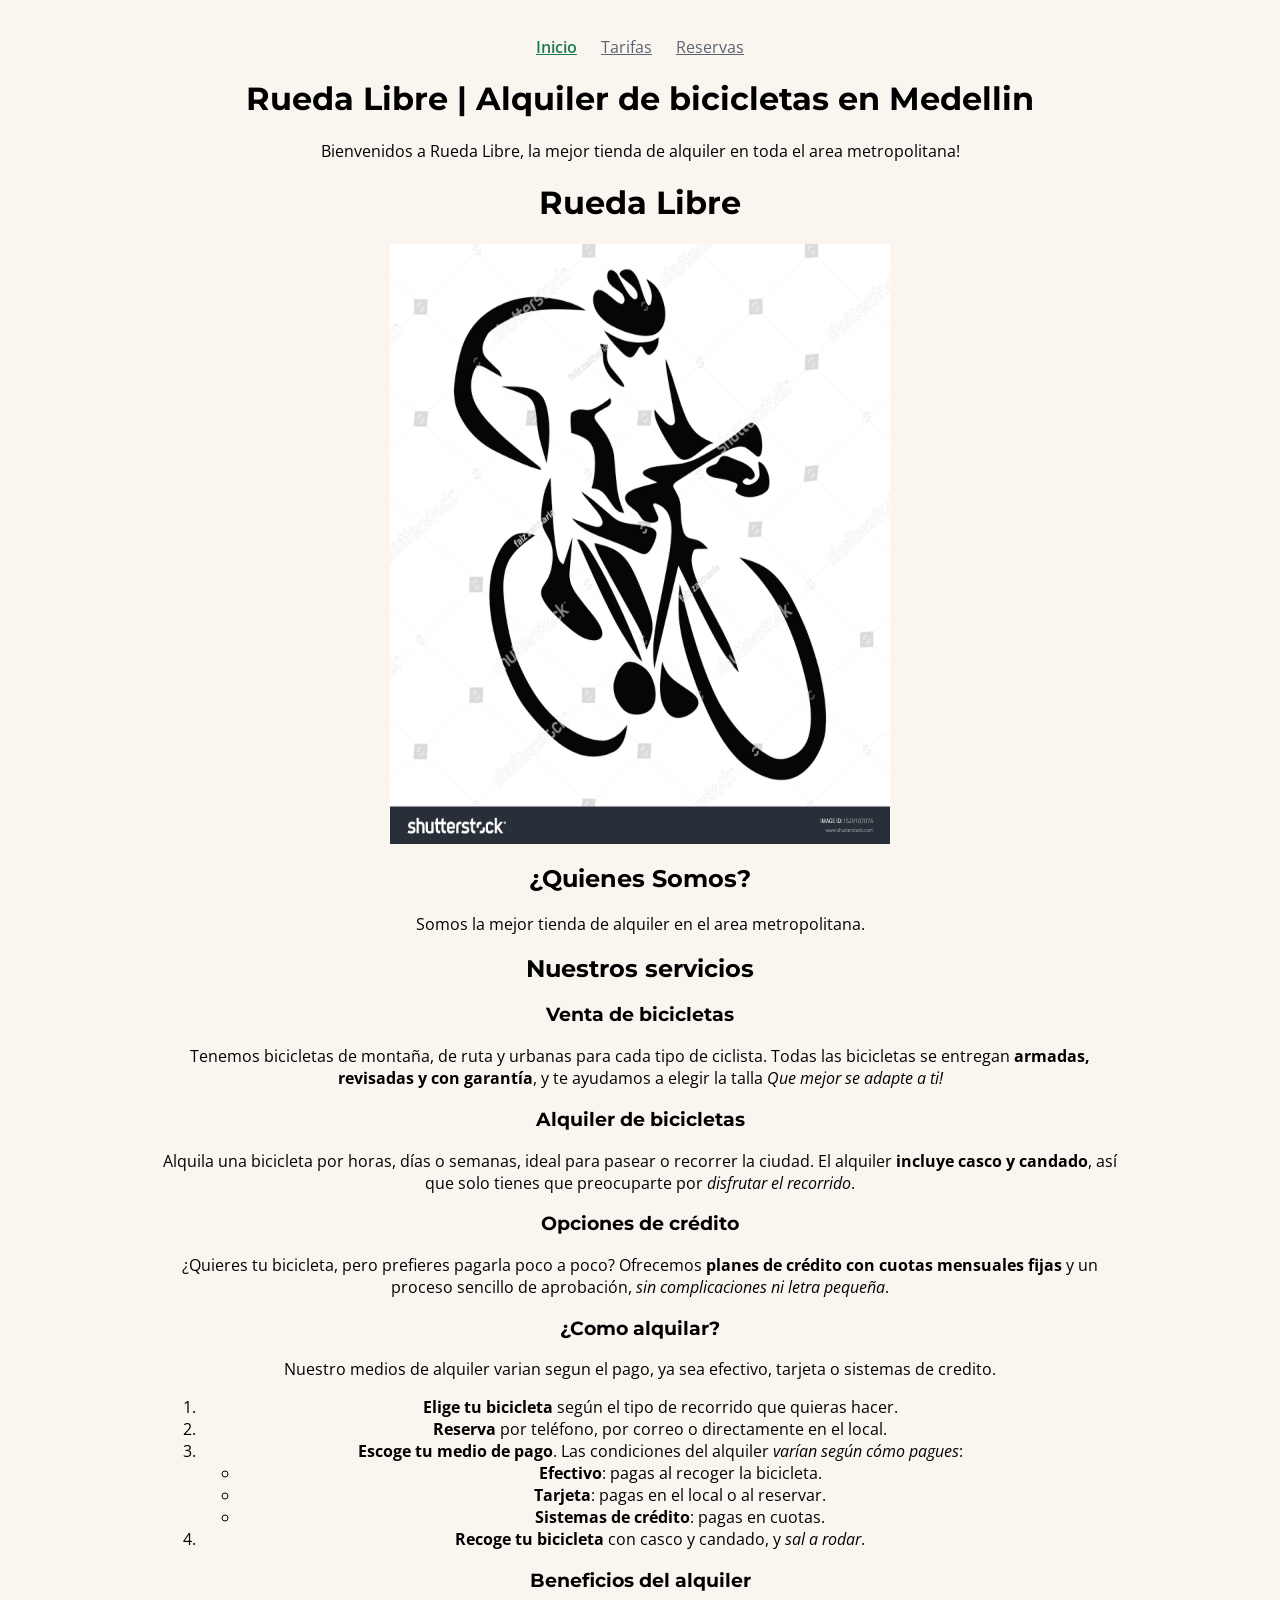
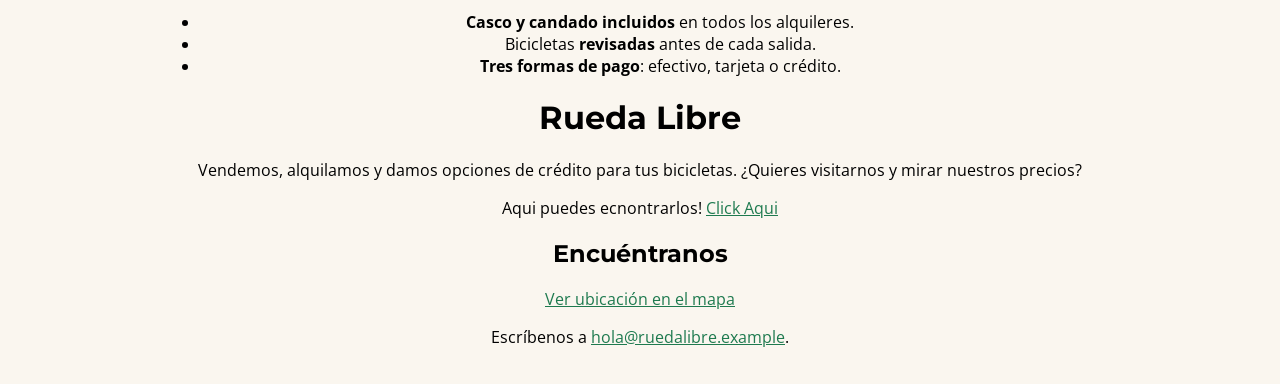
==== index.html @ 527c54b6 "Actualizacion 2.6" ====
<!DOCTYPE html>

<html lang="es">
<head> 

     <meta charset="UTF-8">
     <meta name="viewport" content="width=device-width, initial-scale=1.0">
     
<header>
  <nav>
    <ul id="menu">
      <li><a href="index.html" class="activo" aria-current="page">Inicio</a></li>
      <li><a href="Paginas/tarifas-recorridos.html">Tarifas</a></li>
      <li><a href="Paginas/reservas.html">Reservas</a></li>
    </ul>
  </nav>
</header>


<link rel="preconnect" href="https://fonts.googleapis.com">
<link rel="preconnect" href="https://fonts.gstatic.com" crossorigin>

<link href="https://fonts.googleapis.com/css2?family=Montserrat:wght@400;500;600;700&family=Open+Sans:wght@400;500;600;700&display=swap" rel="stylesheet">

<link rel="stylesheet" href="../Css/styles.css">
 
</head> 


<h1 class="Tituloprincipal">Rueda Libre | Alquiler de bicicletas en Medellin


</h1>

<p class="descripcion">Bienvenidos a Rueda Libre, la mejor tienda de alquiler en toda el area metropolitana!</p>







<h1 class="titulo-RuedaLibre">Rueda Libre</h1>

<img src="Img/Bicicleta.jpg" alt="Bicicleta" width="500" height="600">     



<section> <h2>¿Quienes Somos?</h2> </section>

<p> Somos la mejor tienda de alquiler en el area metropolitana.
 </p>


<section> <h2>Nuestros servicios</h2></section>




<h3>Venta de bicicletas</h3>

<p>Tenemos bicicletas de montaña, de ruta y urbanas para cada tipo de ciclista.
  Todas las bicicletas se entregan <strong>armadas, revisadas y con garantía</strong>,
  y te ayudamos a elegir la talla <em>Que mejor se adapte a ti!</em></p>


  <h3>Alquiler de bicicletas</h3>

<p>
  Alquila una bicicleta por horas, días o semanas, ideal para pasear o
  recorrer la ciudad. El alquiler <strong>incluye casco y candado</strong>,
  así que solo tienes que preocuparte por <em>disfrutar el recorrido</em>.     
  </p>   


  


    <h3>Opciones de crédito

     </h3>
  <p>
  ¿Quieres tu bicicleta, pero prefieres pagarla poco a poco? Ofrecemos
  <strong>planes de crédito con cuotas mensuales fijas</strong> y un
  proceso sencillo de aprobación, <em>sin complicaciones ni letra pequeña</em>.
     </p>
 
<section> <h3>¿Como alquilar?</h3></section>


<p> Nuestro medios de alquiler varian segun el pago, ya sea efectivo, tarjeta o sistemas de credito. </p>


<ol>
  <li><strong>Elige tu bicicleta</strong> según el tipo de recorrido que quieras hacer.</li>
  <li><strong>Reserva</strong> por teléfono, por correo o directamente en el local.</li>
  <li>
    <strong>Escoge tu medio de pago</strong>. Las condiciones del alquiler
    <em>varían según cómo pagues</em>:
    <ul>
      <li><strong>Efectivo</strong>: pagas al recoger la bicicleta.</li>
       
      <li><strong>Tarjeta</strong>: pagas en el local o al reservar.</li>
      <li><strong>Sistemas de crédito</strong>: pagas en cuotas.</li>
    </ul>
  </li>
  <li><strong>Recoge tu bicicleta</strong> con casco y candado, y <em>sal a rodar</em>.</li>
</ol>

<h3>Beneficios del alquiler</h3>

<ul>
  <li><strong>Casco y candado incluidos</strong> en todos los alquileres.</li>
  <li>Bicicletas <strong>revisadas</strong> antes de cada salida.</li>
  <li><strong>Tres formas de pago</strong>: efectivo, tarjeta o crédito.</li>
</ul>


<h1 class="titulo-RuedaLibre">Rueda Libre</h1>

<!-- Enlace interno: del primer párrafo hacia "Encuéntranos" -->
<p>
  Vendemos, alquilamos y damos opciones de crédito para tus bicicletas.
  ¿Quieres visitarnos y mirar nuestros precios? 
 
</p>
<p>

Aqui puedes ecnontrarlos!

<a href="http://127.0.0.1:5500/Paginas/tarifas-recorridos.html">Click Aqui</a>


</p>

<!-- ... resto de la página ... -->

<h2 id="encuentranos">Encuéntranos</h2>

<!-- Enlace absoluto al mapa, en pestaña nueva -->
<p>
  <a href="https://www.google.com/maps/search/?api=1&query=Medellín" target="_blank">Ver ubicación en el mapa</a>
</p>

<!-- Enlace de correo -->
<p>
  Escríbenos a <a href="mailto:hola@ruedalibre.example">hola@ruedalibre.example</a>.
</p>





</html>
---- Css/styles.css ----
/* ===== Variables de la paleta del cliente ===== */
:root {
  --verde-ruta: #1E7A4F;
  --naranja-pedal: #F39A2B;
  --azul-noche: #14213D;
  --crema: #FAF6EF;
  --gris-asfalto: #5B6470;
}

/* ===== Base ===== */
html {
  width: 100%;
}

body {
  width: 90%;
  max-width: 1000px;
  margin: 0 auto;
  padding: 20px;
  box-sizing: border-box;
  text-align: center;
  font-family: 'Open Sans', sans-serif;
  background-color: var(--crema);
}

h1, h2, h3, h4, h5, h6 {
  font-family: 'Montserrat', sans-serif;
}

img {
  display: block;
  margin: 0 auto;
}

h1.titulo-RuedaLibre,
h1.Tituloprincipal,
p.descripcion {
  text-align: center;
}

/* ===== Enlaces en general ===== */
a {
  color: var(--verde-ruta);
}

a:hover {
  text-decoration: none;
}

a:focus {
  outline: 3px solid var(--azul-noche);
  outline-offset: 3px;
}

/* ===== Menú ===== */
#menu {
  list-style: none;
  display: flex;
  justify-content: center;
  gap: 24px;
  margin: 16px 0;
  padding: 0;
}

#menu a {
  color: var(--gris-asfalto);
}

#menu a.activo {              /* (1,1,1) */
  color: var(--verde-ruta);
  font-weight: 600;
}

#menu a:hover {
  color: var(--azul-noche);
  text-decoration: underline;
}

#menu a:focus {
  color: var(--azul-noche);
  text-decoration: underline;
  outline: 3px solid var(--azul-noche);
  outline-offset: 3px;
}

/* ===== Botón de llamada a la acción ===== */
.btn-cta {
  display: inline-block;
  padding: 12px 24px;
  background-color: var(--naranja-pedal);
  color: var(--azul-noche);
  font-weight: 700;
  text-decoration: none;
  border: 2px solid var(--azul-noche);
  border-radius: 8px;
  cursor: pointer;
}

.btn-cta:hover {
  background-color: var(--azul-noche);
  color: var(--crema);
}

.btn-cta:focus {
  outline: 3px solid var(--verde-ruta);
  outline-offset: 3px;
}

/* ===== Formulario ===== */
fieldset {
  margin-bottom: 20px;
  padding: 16px;
  border: 1px solid var(--verde-ruta);
  border-radius: 10px;
}

legend {
  font-weight: bold;
  color: var(--verde-ruta);
  padding: 0 8px;
}

label {
  display: inline-block;
  margin-top: 10px;
}

input[type="text"],
input[type="email"],
input[type="tel"],
input[type="date"],
input[type="number"],
select,
textarea {
  display: block;
  width: 100%;
  box-sizing: border-box;
  padding: 8px;
  margin-top: 4px;
}

input:focus,
select:focus,
textarea:focus {
  outline: 3px solid var(--azul-noche);
  outline-offset: 2px;
}

/* ===== Tablas ===== */
table {
  margin: 20px auto;
  width: 100%;
  border-collapse: separate;
  border-spacing: 0;
  border: 1px solid var(--verde-ruta);
  border-radius: 10px;
  overflow: hidden;
  box-shadow: 0 2px 8px rgba(0, 0, 0, 0.15);
}

caption {
  font-size: 1.2em;
  font-weight: bold;
  margin-bottom: 10px;
}

thead th {
  background-color: var(--verde-ruta);
  color: white;
  padding: 12px 16px;
}

tbody th {
  background-color: #e3f2ec;
  text-align: left;
  padding: 10px 16px;
}

td {
  padding: 10px 16px;
}

tbody tr:nth-child(even) td {
  background-color: #f5f5f5;
}

tbody tr:hover td,
tbody tr:hover th {
  background-color: #ffe8a3;
}
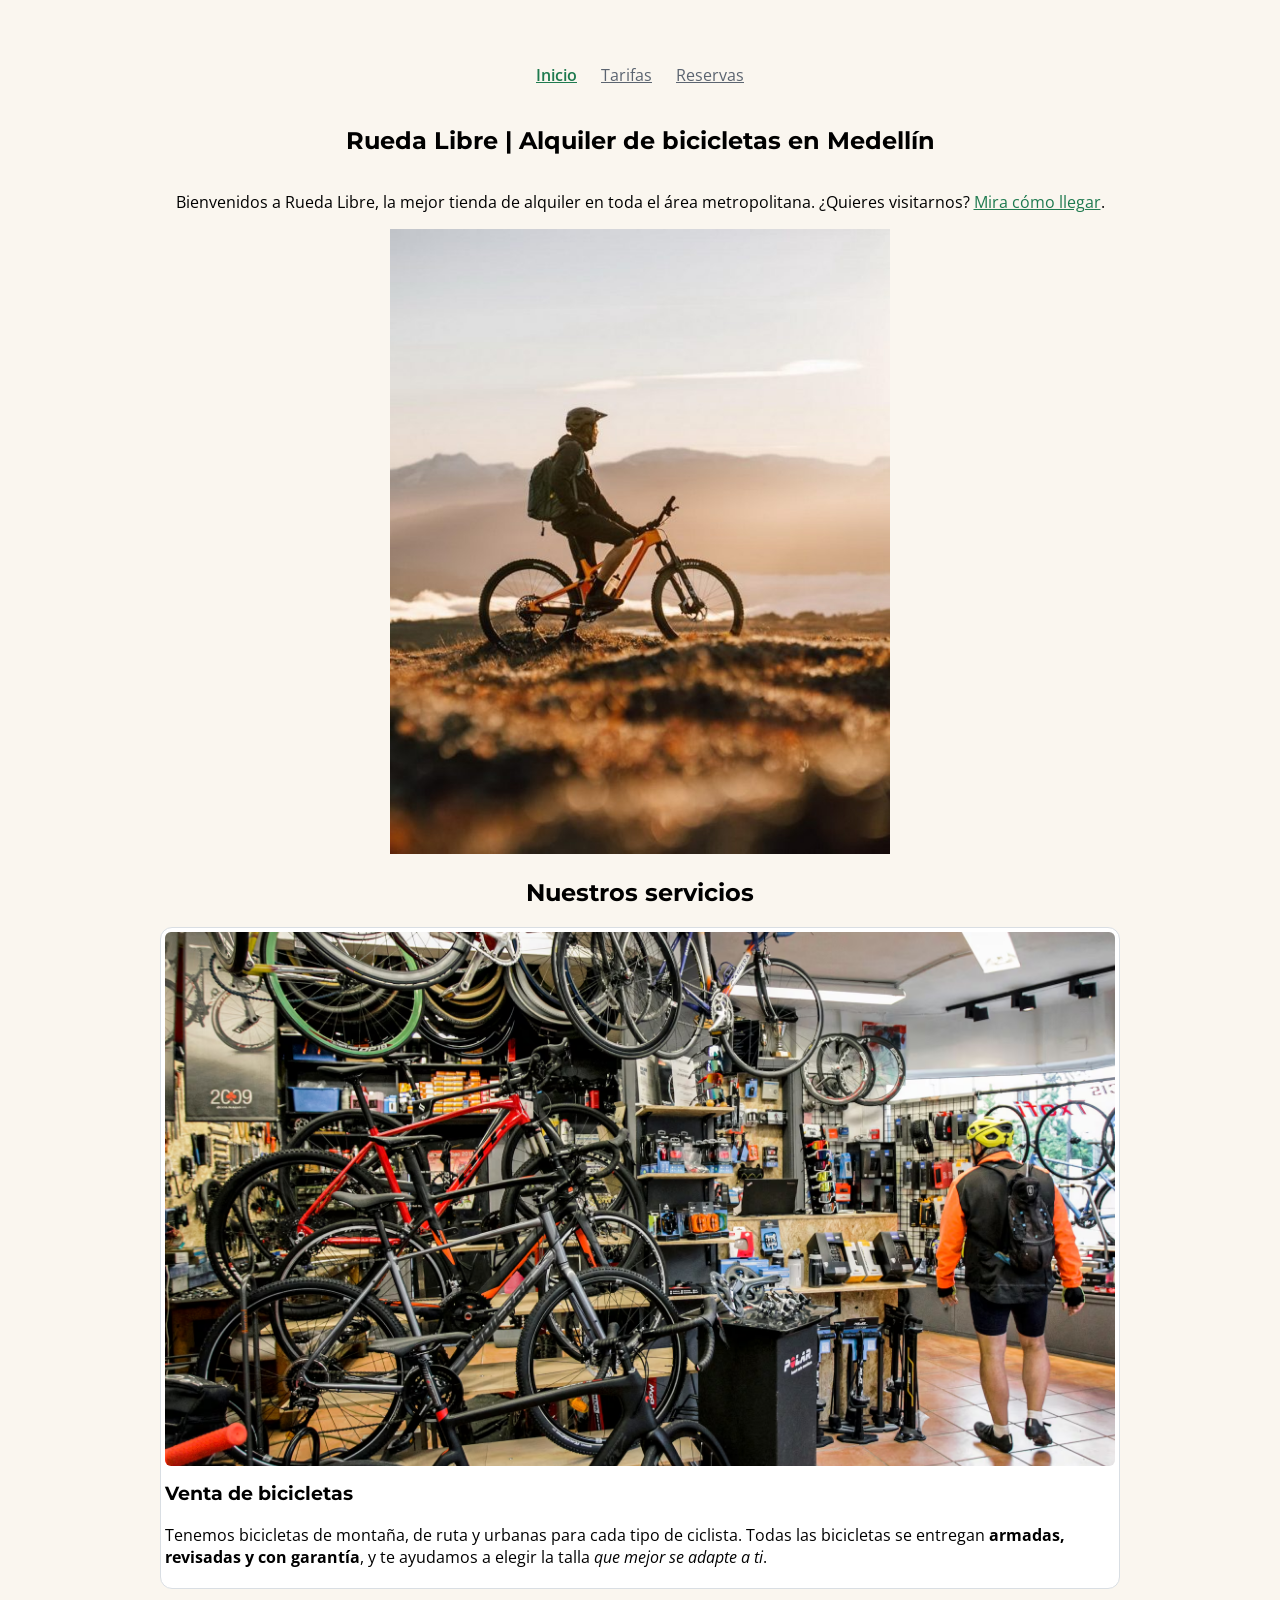
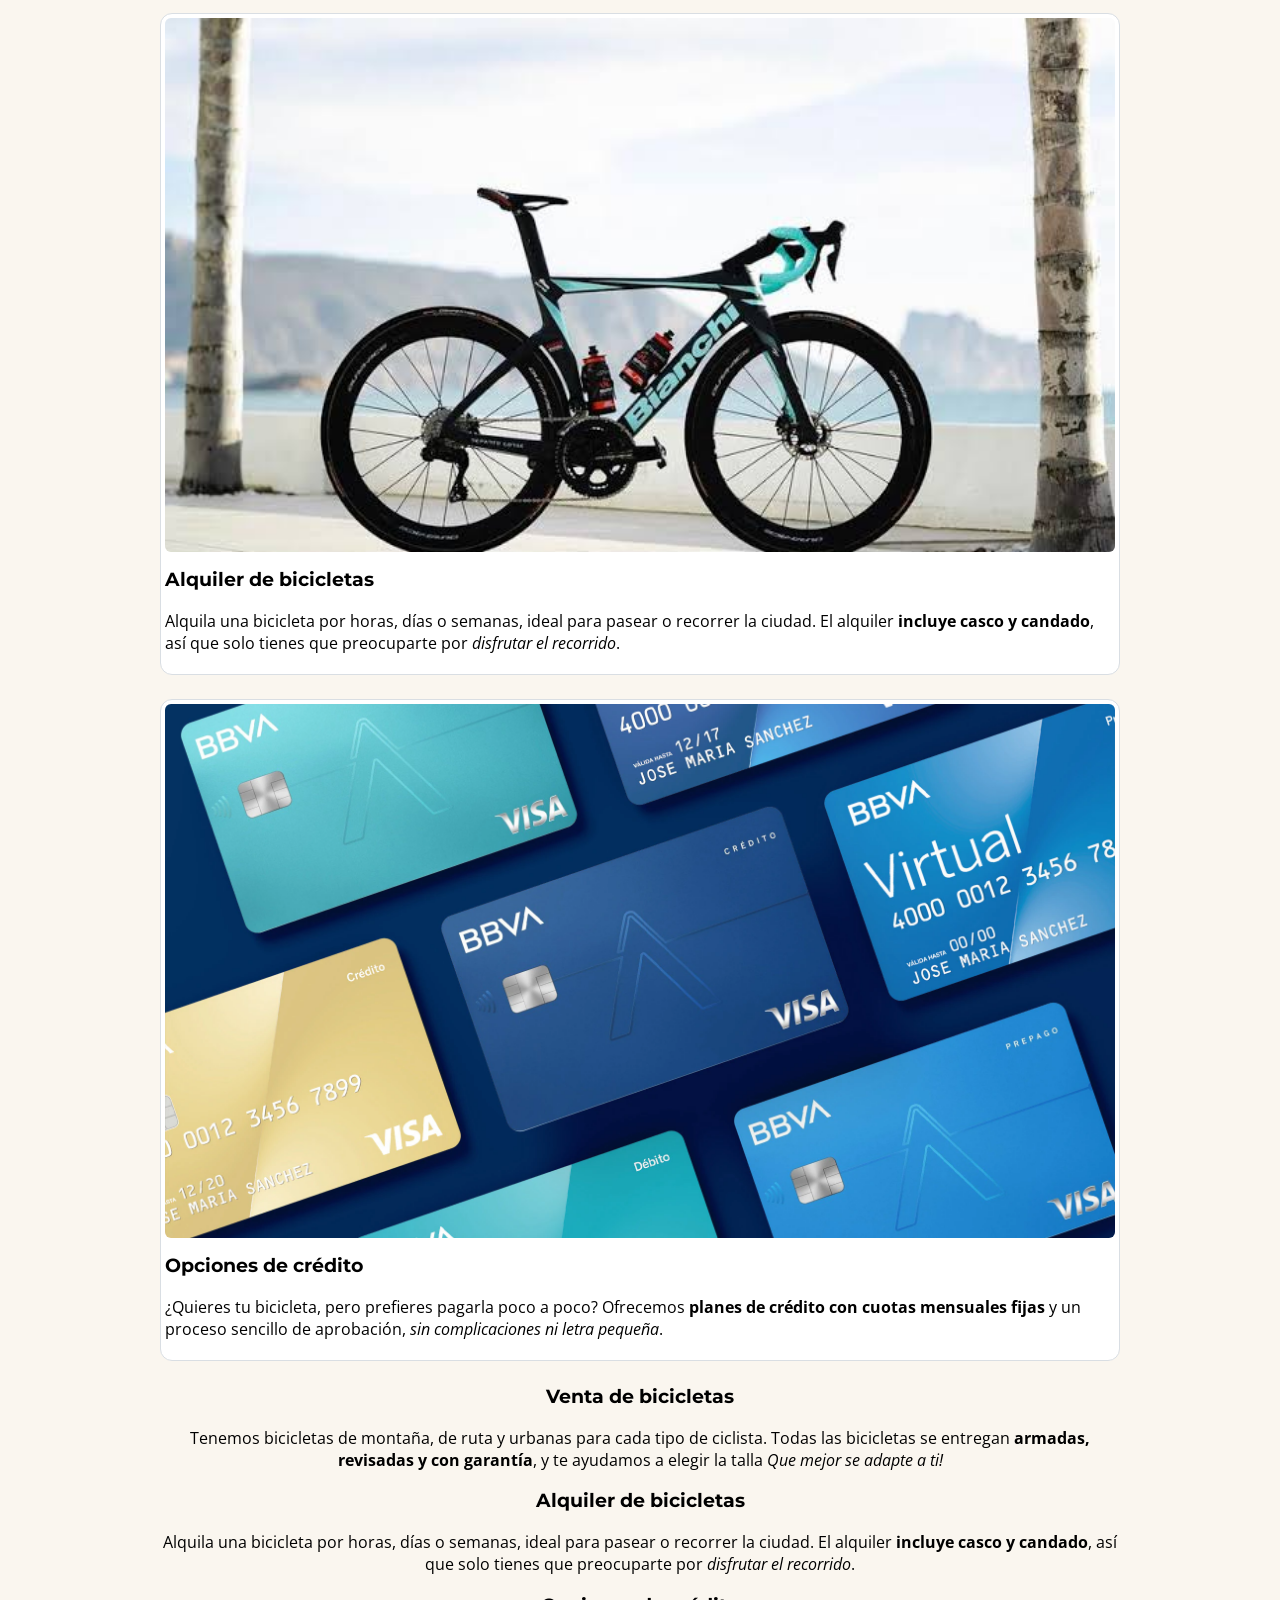
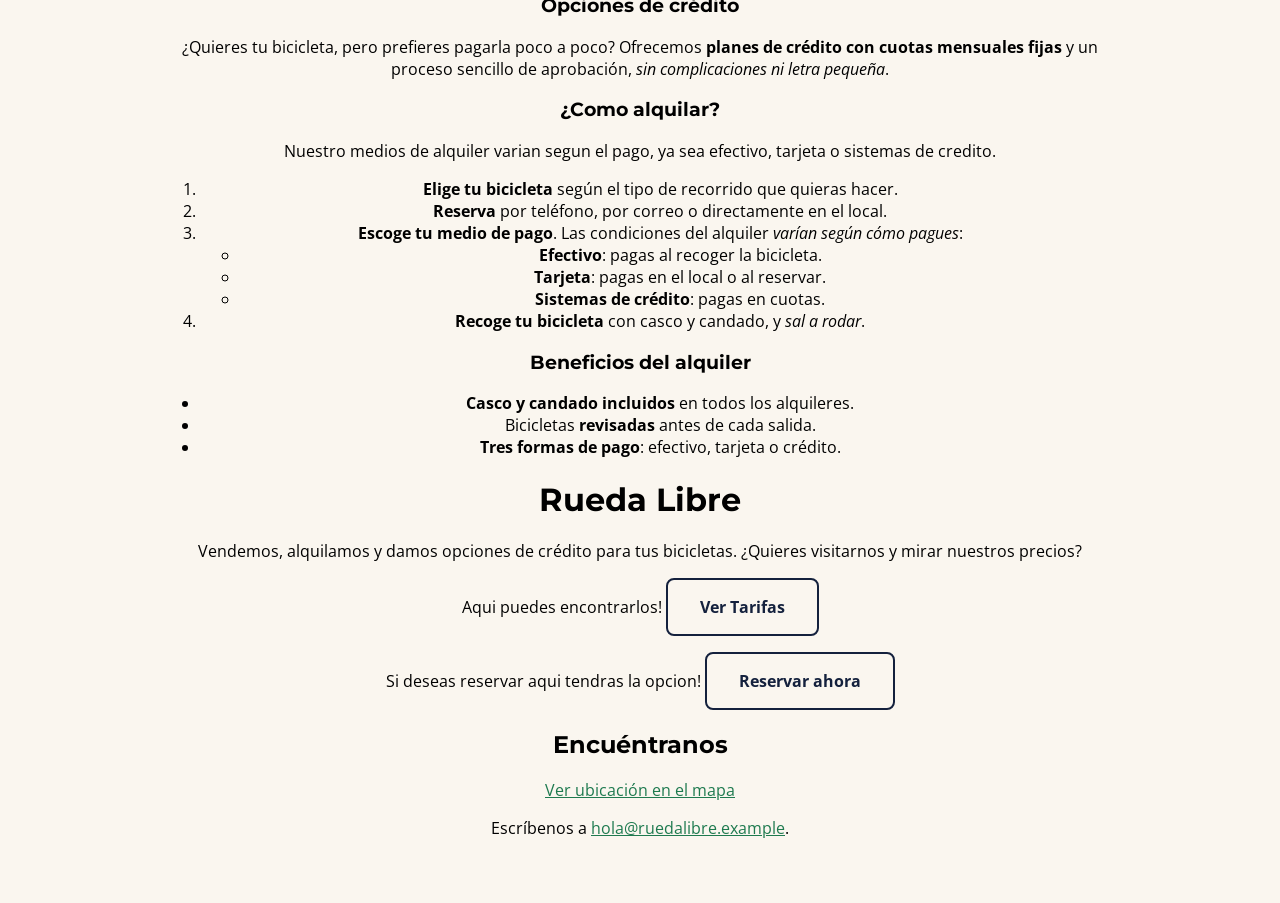
==== commit 9e940146: "actualizacion 2.7" ====
--- a/index.html
+++ b/index.html
@@ -5,54 +5,71 @@
 
      <meta charset="UTF-8">
      <meta name="viewport" content="width=device-width, initial-scale=1.0">
-     
-<header>
-  <nav>
-    <ul id="menu">
-      <li><a href="index.html" class="activo" aria-current="page">Inicio</a></li>
-      <li><a href="Paginas/tarifas-recorridos.html">Tarifas</a></li>
-      <li><a href="Paginas/reservas.html">Reservas</a></li>
-    </ul>
-  </nav>
-</header>
-
-
 <link rel="preconnect" href="https://fonts.googleapis.com">
 <link rel="preconnect" href="https://fonts.gstatic.com" crossorigin>
 
 <link href="https://fonts.googleapis.com/css2?family=Montserrat:wght@400;500;600;700&family=Open+Sans:wght@400;500;600;700&display=swap" rel="stylesheet">
 
-<link rel="stylesheet" href="../Css/styles.css">
+<link rel="stylesheet" href="Css/styles.css"
  
 </head> 
 
+<main>
 
-<h1 class="Tituloprincipal">Rueda Libre | Alquiler de bicicletas en Medellin
+ <header>
+  <nav>
+    <ul id="menu">
+      <li><a href="http://127.0.0.1:5500/index.html" class="activo" aria-current="page">Inicio</a></li>
+      <li><a href="http://127.0.0.1:5500/tarifas-recorridos.html">Tarifas</a></li>
+      <li><a href="http://127.0.0.1:5500/reservas.html">Reservas</a></li>
+    </ul>
+  </nav>
+</header> 
 
+<section class="portada">
+    <h1 class="Tituloprincipal">Rueda Libre | Alquiler de bicicletas en Medellín</h1>
+    <p class="descripcion">
+      Bienvenidos a Rueda Libre, la mejor tienda de alquiler en toda el área metropolitana.
+      ¿Quieres visitarnos? <a href="#encuentranos">Mira cómo llegar</a>.
+    </p>
+    <img src="Img/Ruta2.jpg" alt="Bicicleta" width="500" height="600">
+  </section>
 
-</h1>
+  <!-- ... ¿Quiénes somos? igual que antes ... -->
 
-<p class="descripcion">Bienvenidos a Rueda Libre, la mejor tienda de alquiler en toda el area metropolitana!</p>
+  <section id="servicios">
+    <h2>Nuestros servicios</h2>
 
+    <article class="tarjeta">
+      <img src="Img/Img.jpeg" alt="Bicicleta" width="500" height="600">
+      <h3>Venta de bicicletas</h3>
+      <p>
+        Tenemos bicicletas de montaña, de ruta y urbanas para cada tipo de ciclista.
+        Todas las bicicletas se entregan <strong>armadas, revisadas y con garantía</strong>,
+        y te ayudamos a elegir la talla <em>que mejor se adapte a ti</em>.
+      </p>
+    </article>
 
+    <article class="tarjeta">
+      <img src="Img/Ruta.jpeg" alt="Bicicleta" width="500" height="600">
+      <h3>Alquiler de bicicletas</h3>
+      <p>
+        Alquila una bicicleta por horas, días o semanas, ideal para pasear o
+        recorrer la ciudad. El alquiler <strong>incluye casco y candado</strong>,
+        así que solo tienes que preocuparte por <em>disfrutar el recorrido</em>.
+      </p>
+    </article>
 
-
-
-
-
-<h1 class="titulo-RuedaLibre">Rueda Libre</h1>
-
-<img src="Img/Bicicleta.jpg" alt="Bicicleta" width="500" height="600">     
-
-
-
-<section> <h2>¿Quienes Somos?</h2> </section>
-
-<p> Somos la mejor tienda de alquiler en el area metropolitana.
- </p>
-
-
-<section> <h2>Nuestros servicios</h2></section>
+    <article class="tarjeta">
+      <img src="Img/Tarjetas.jpg" alt="Credito" width="500" height="600">
+      <h3>Opciones de crédito</h3>
+      <p>
+        ¿Quieres tu bicicleta, pero prefieres pagarla poco a poco? Ofrecemos
+        <strong>planes de crédito con cuotas mensuales fijas</strong> y un
+        proceso sencillo de aprobación, <em>sin complicaciones ni letra pequeña</em>.
+      </p>
+    </article>
+  </section>
 
 
 
@@ -126,13 +143,28 @@
 </p>
 <p>
 
-Aqui puedes ecnontrarlos!
+Aqui puedes encontrarlos!
 
-<a href="http://127.0.0.1:5500/Paginas/tarifas-recorridos.html">Click Aqui</a>
+<a href="http://127.0.0.1:5500/reservas.html" class="btn-cta">Ver Tarifas</a>     
+
 
 
 </p>
 
+     <p>    Si deseas reservar aqui tendras la opcion!
+
+
+
+<a href="http://127.0.0.1:5500/reservas.html" class="btn-cta">Reservar ahora</a>
+    
+    
+    </p>
+</main>
+
+
+
+
+<footer>
 <!-- ... resto de la página ... -->
 
 <h2 id="encuentranos">Encuéntranos</h2>
@@ -146,7 +178,7 @@
 <p>
   Escríbenos a <a href="mailto:hola@ruedalibre.example">hola@ruedalibre.example</a>.
 </p>
-
+</footer>
 
 
 
--- a/Css/styles.css
+++ b/Css/styles.css
@@ -1,10 +1,29 @@
-/* ===== Variables de la paleta del cliente ===== */
+/* ===== Variables ===== */
 :root {
+  /* Paleta del cliente */
   --verde-ruta: #1E7A4F;
   --naranja-pedal: #F39A2B;
   --azul-noche: #14213D;
   --crema: #FAF6EF;
   --gris-asfalto: #5B6470;
+  --blanco: #FFFFFF;
+  --borde-suave: #D9DEE3;
+
+  /* Escala de espaciado */
+  --espacio-1: 0.25rem;
+  --espacio-2: 0.5rem;
+  --espacio-3: 1rem;
+  --espacio-4: 1.5rem;
+  --espacio-5: 2rem;
+  --espacio-6: 3rem;
+
+  /* Esquinas redondeadas */
+  --radio: 0.75rem;
+}
+
+/* ===== Modelo de caja: el ancho incluye relleno y borde ===== */
+*, *::before, *::after {
+  box-sizing: border-box;
 }
 
 /* ===== Base ===== */
@@ -13,16 +32,18 @@
 }
 
 body {
-  width: 90%;
-  max-width: 1000px;
-  margin: 0 auto;
-  padding: 20px;
-  box-sizing: border-box;
+  margin: 0;
+  padding: var(--espacio-6);
   text-align: center;
   font-family: 'Open Sans', sans-serif;
   background-color: var(--crema);
 }
 
+main {
+  max-width: 60rem;
+  margin: 0 auto;
+}
+
 h1, h2, h3, h4, h5, h6 {
   font-family: 'Montserrat', sans-serif;
 }
@@ -30,6 +51,8 @@
 img {
   display: block;
   margin: 0 auto;
+  max-width: 100%;
+  height: auto;
 }
 
 h1.titulo-RuedaLibre,
@@ -38,6 +61,38 @@
   text-align: center;
 }
 
+/* ===== Portada de inicio ===== */
+.portada {
+  min-height: 70vh;
+  display: flex;
+  flex-direction: column;
+  justify-content: center;
+  align-items: center;
+  padding: var(--espacio-1) var(--espacio-1);
+}
+
+/* ===== Tarjetas de servicios ===== */
+.tarjeta {
+  padding: var(--espacio-1);
+  margin-bottom: var(--espacio-4);
+  border: 1px solid var(--borde-suave);
+  border-radius: var(--radio);
+  background-color: var(--blanco);
+  text-align: left;
+}
+
+.tarjeta h3 {
+  margin-top: 0;
+}
+
+.tarjeta img {
+  width: 100%;
+  aspect-ratio: 16 / 9;
+  object-fit: cover;
+  border-radius: calc(var(--radio) / 2);
+  margin-bottom: var(--espacio-3);
+}
+
 /* ===== Enlaces en general ===== */
 a {
   color: var(--verde-ruta);
@@ -52,13 +107,13 @@
   outline-offset: 3px;
 }
 
-/* ===== Menú ===== */
+/* ===== Menú: opciones en fila ===== */
 #menu {
   list-style: none;
   display: flex;
   justify-content: center;
-  gap: 24px;
-  margin: 16px 0;
+  gap: var(--espacio-4);
+  margin: var(--espacio-3) 0;
   padding: 0;
 }
 
@@ -86,9 +141,11 @@
 /* ===== Botón de llamada a la acción ===== */
 .btn-cta {
   display: inline-block;
-  padding: 12px 24px;
-  background-color: var(--naranja-pedal);
+  padding: var(--espacio-3) var(--espacio-5);
+  background-color: var(--crema);
   color: var(--azul-noche);
+  font-family: inherit;
+  font-size: 1em;
   font-weight: 700;
   text-decoration: none;
   border: 2px solid var(--azul-noche);
@@ -106,23 +163,37 @@
   outline-offset: 3px;
 }
 
+.btn-cta:active {
+  background-color: var(--azul-noche);
+  color: var(--crema);
+  transform: translateY(1px);
+}
+
 /* ===== Formulario ===== */
 fieldset {
-  margin-bottom: 20px;
-  padding: 16px;
+  margin: 0 0 var(--espacio-4);
+  padding: var(--espacio-4);
   border: 1px solid var(--verde-ruta);
-  border-radius: 10px;
+  border-radius: var(--radio);
+  text-align: left;
 }
 
 legend {
   font-weight: bold;
   color: var(--verde-ruta);
-  padding: 0 8px;
+  padding: 0 var(--espacio-2);
 }
 
 label {
+  display: block;
+  margin-top: var(--espacio-3);
+}
+
+input[type="radio"] + label,
+input[type="checkbox"] + label {
   display: inline-block;
-  margin-top: 10px;
+  margin-top: 0;
+  margin-right: var(--espacio-3);
 }
 
 input[type="text"],
@@ -134,9 +205,9 @@
 textarea {
   display: block;
   width: 100%;
-  box-sizing: border-box;
-  padding: 8px;
-  margin-top: 4px;
+  padding: var(--espacio-2);
+  margin-top: var(--espacio-1);
+  font: inherit;
 }
 
 input:focus,
@@ -144,16 +215,21 @@
 textarea:focus {
   outline: 3px solid var(--azul-noche);
   outline-offset: 2px;
+  border-color: var(--verde-ruta);
+}
+
+form .btn-cta {
+  margin-top: var(--espacio-3);
 }
 
 /* ===== Tablas ===== */
 table {
-  margin: 20px auto;
+  margin: var(--espacio-4) auto;
   width: 100%;
   border-collapse: separate;
   border-spacing: 0;
   border: 1px solid var(--verde-ruta);
-  border-radius: 10px;
+  border-radius: var(--radio);
   overflow: hidden;
   box-shadow: 0 2px 8px rgba(0, 0, 0, 0.15);
 }
@@ -161,23 +237,23 @@
 caption {
   font-size: 1.2em;
   font-weight: bold;
-  margin-bottom: 10px;
+  margin-bottom: var(--espacio-2);
+}
+
+th, td {
+  padding: var(--espacio-3) var(--espacio-4);
+  text-align: left;
+  border-bottom: 1px solid var(--borde-suave);
 }
 
 thead th {
   background-color: var(--verde-ruta);
-  color: white;
-  padding: 12px 16px;
+  color: var(--blanco);
+  border-bottom: none;
 }
 
 tbody th {
   background-color: #e3f2ec;
-  text-align: left;
-  padding: 10px 16px;
-}
-
-td {
-  padding: 10px 16px;
 }
 
 tbody tr:nth-child(even) td {
@@ -187,4 +263,11 @@
 tbody tr:hover td,
 tbody tr:hover th {
   background-color: #ffe8a3;
-}+}
+
+tbody tr:last-child th,
+tbody tr:last-child td {
+  border-bottom: none;
+}
+
+
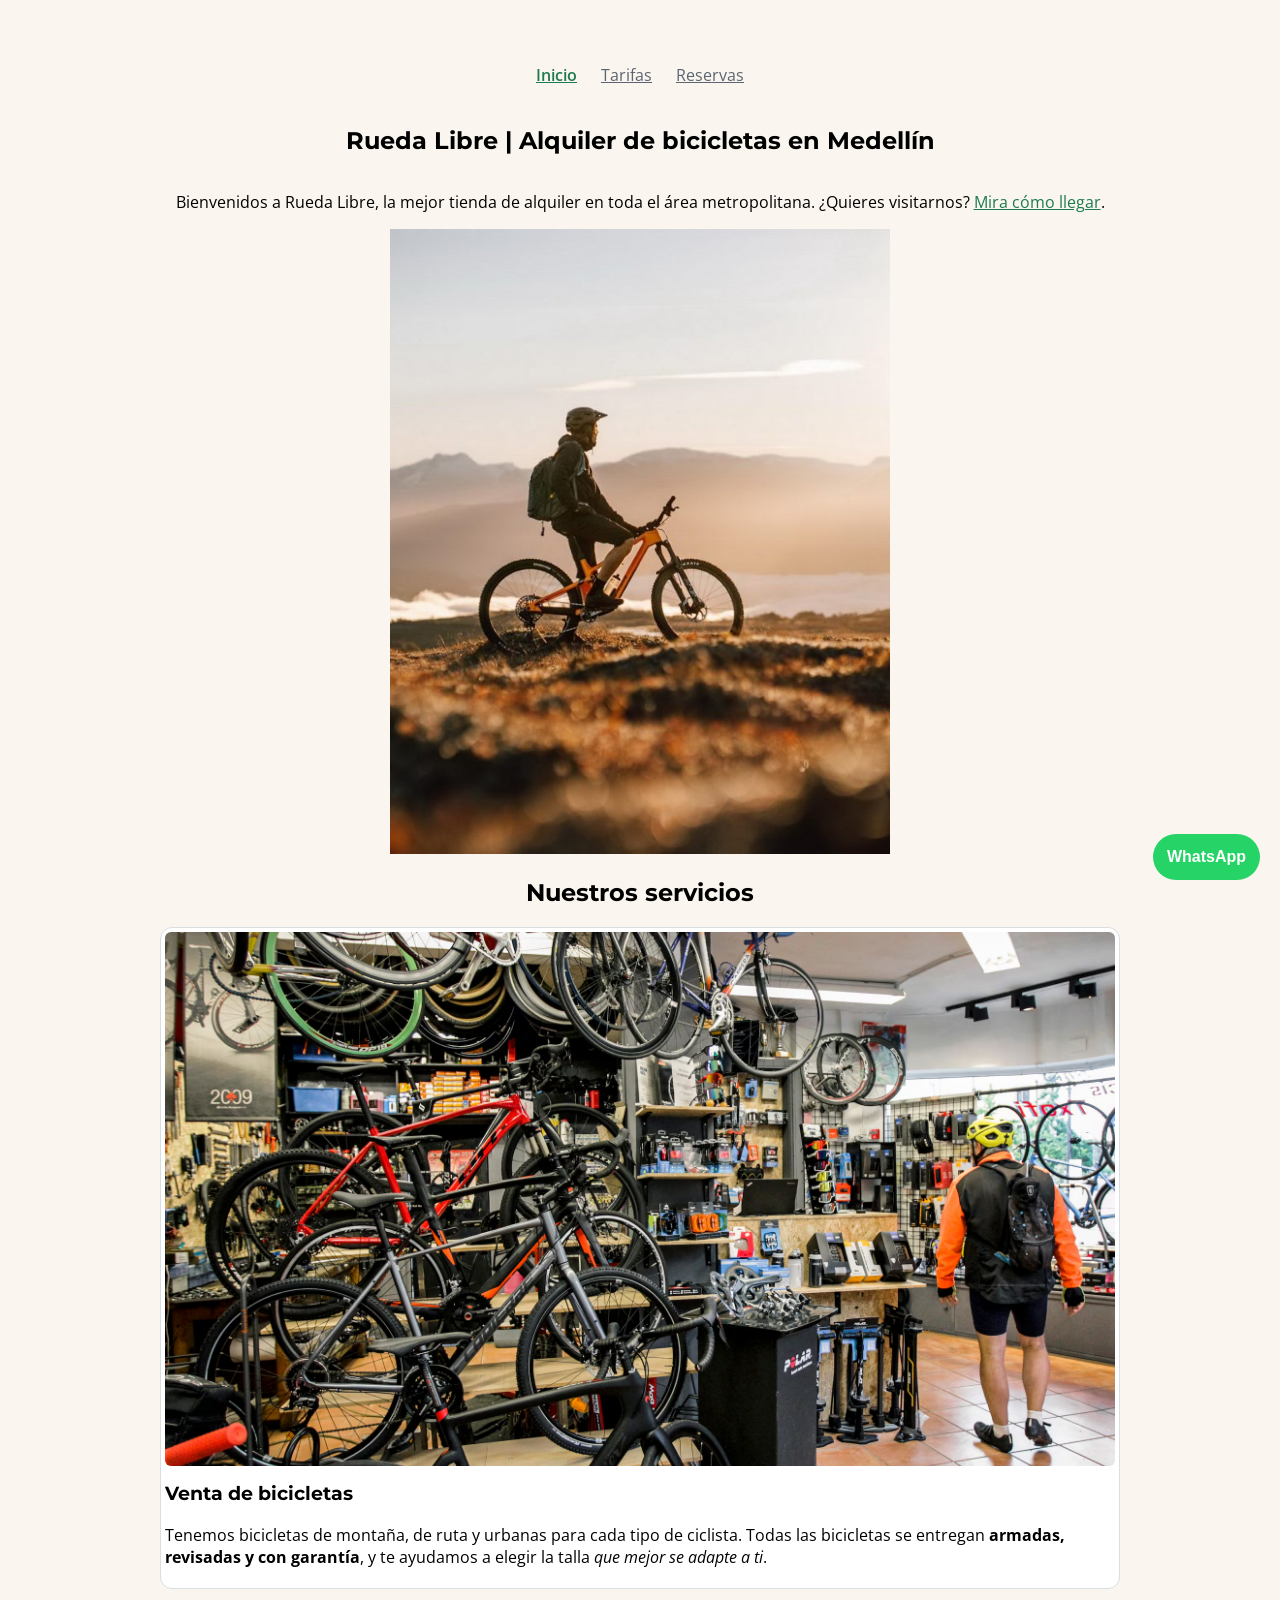
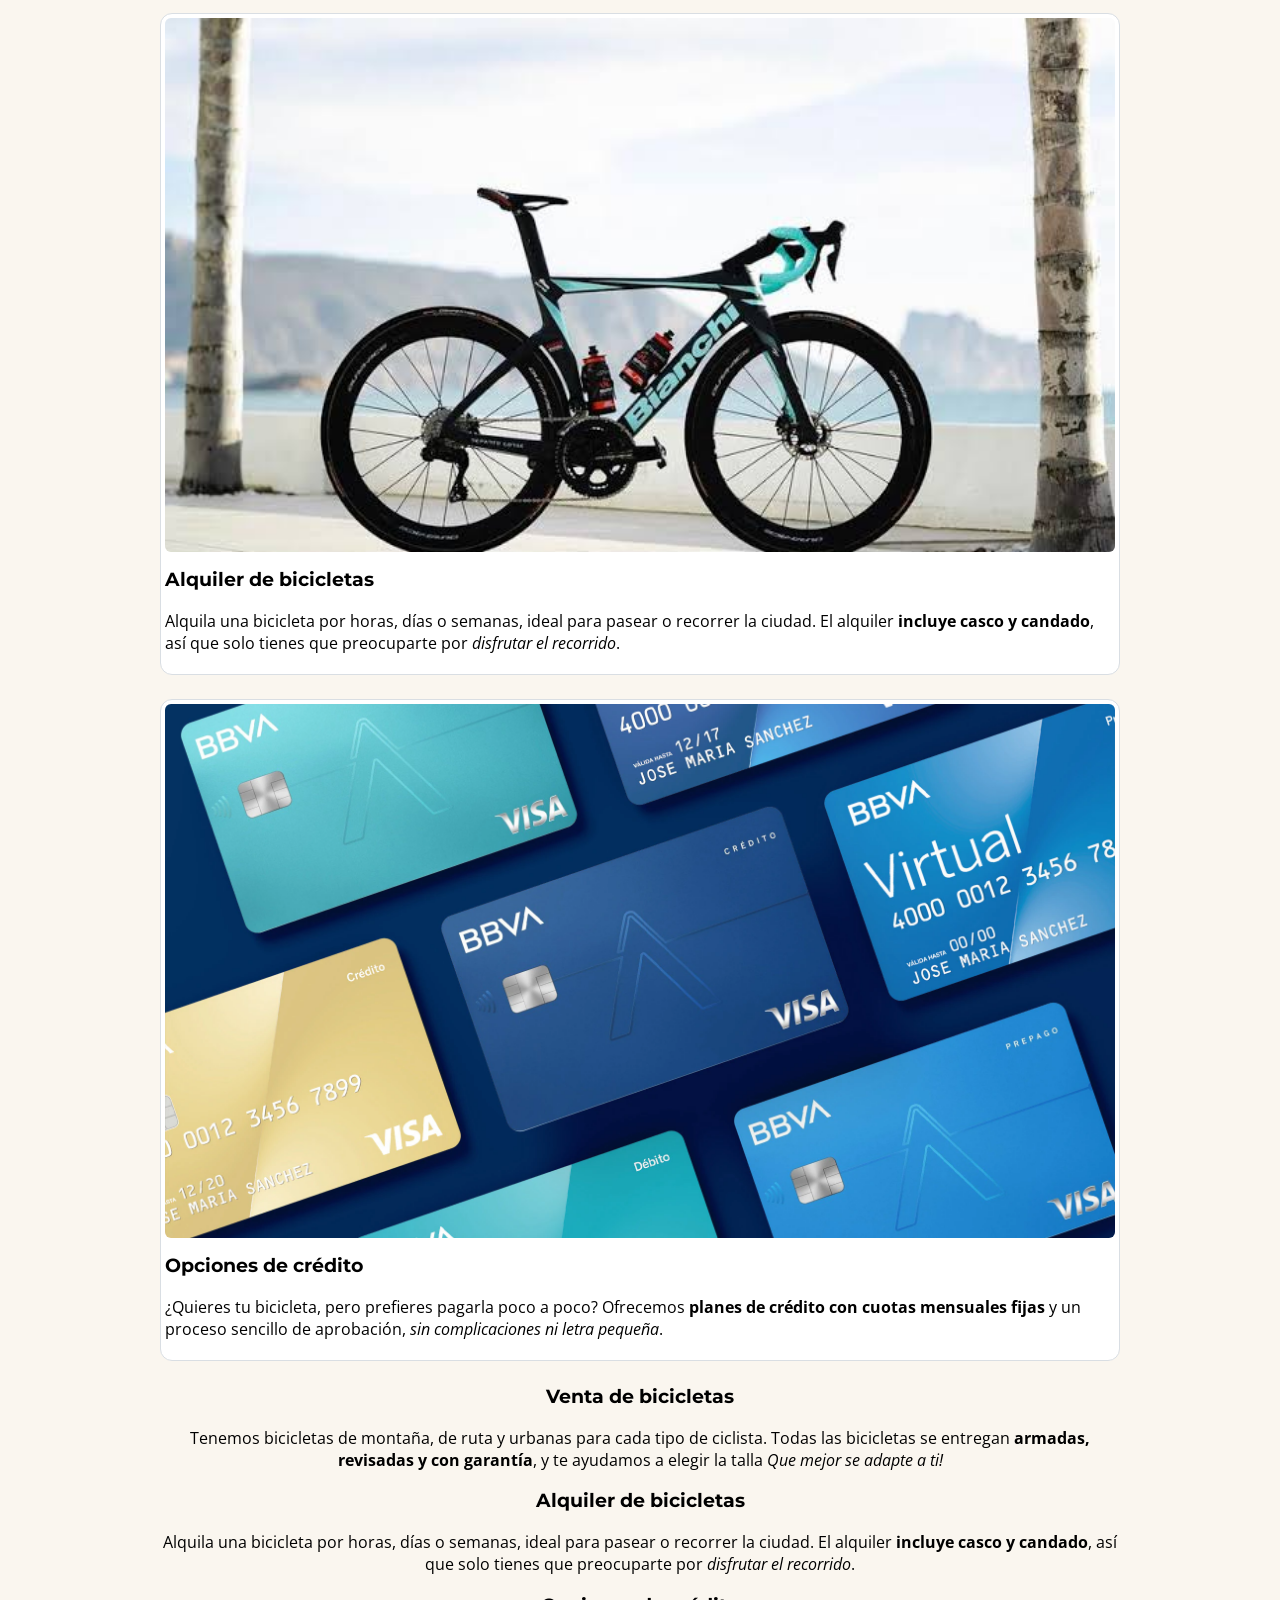
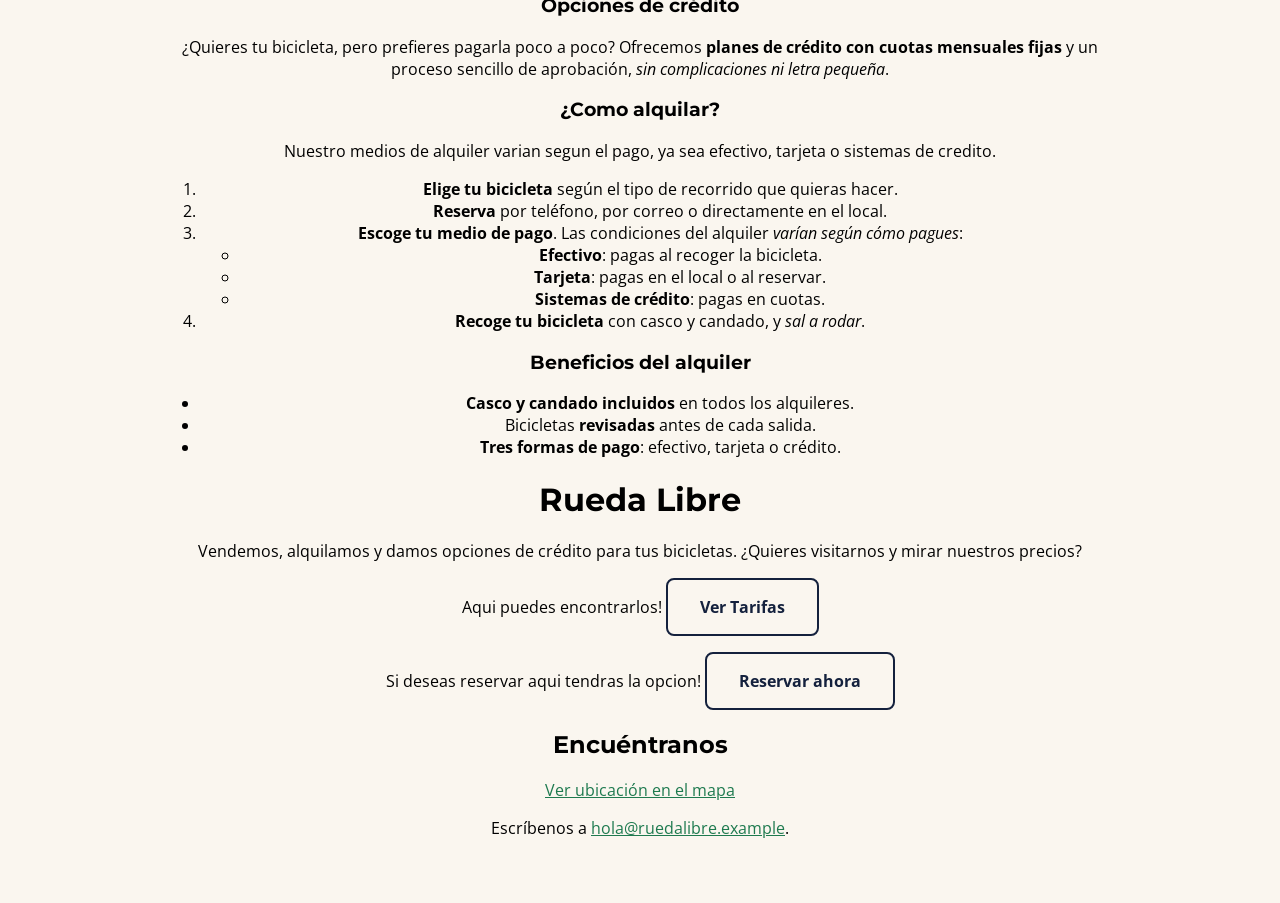
==== commit 892c056d: "actualizacion 2.8" ====
--- a/index.html
+++ b/index.html
@@ -19,9 +19,9 @@
  <header>
   <nav>
     <ul id="menu">
-      <li><a href="http://127.0.0.1:5500/index.html" class="activo" aria-current="page">Inicio</a></li>
-      <li><a href="http://127.0.0.1:5500/tarifas-recorridos.html">Tarifas</a></li>
-      <li><a href="http://127.0.0.1:5500/reservas.html">Reservas</a></li>
+      <li><a href="index.html" class="activo" aria-current="page">Inicio</a></li>
+      <li><a href="Paginas/tarifas-recorridos.html">Tarifas</a></li>
+      <li><a href="Paginas/reservas.html">Reservas</a></li>
     </ul>
   </nav>
 </header> 
@@ -156,6 +156,22 @@
 
 
 <a href="http://127.0.0.1:5500/reservas.html" class="btn-cta">Reservar ahora</a>
+
+
+
+
+<a
+href="https://wa.me/573001234567"
+class="whatsapp-fijo"
+target="_blank"
+rel="noopener noreferrer"
+aria-label="WhatsApp"
+
+> WhatsApp
+</a>
+
+
+
     
     
     </p>
@@ -183,4 +199,7 @@
 
 
 
+
+
+
 </html>
--- a/Css/styles.css
+++ b/Css/styles.css
@@ -271,3 +271,32 @@
 }
 
 
+.whatsapp-fijo {
+  position: fixed;
+  right: 20px;
+  bottom: 20px;
+z-index: 9999;
+
+background-color: #25d366;
+color: #FFFFFF;
+padding: 14px;
+border-radius: 30px;
+
+
+font-family: Arial, Helvetica, sans-serif;
+font-size: 16px;
+font-weight: bold;
+text-decoration: none;
+
+box-shadow: 0 4px 10px rgba (0, 0, 0, 0, 2);
+transition: background-color 0.3s ease;
+
+
+
+}
+
+.whatsapp-fijo :hover {
+  background-color: #128c7e;
+color: #FFFFFF;
+
+}
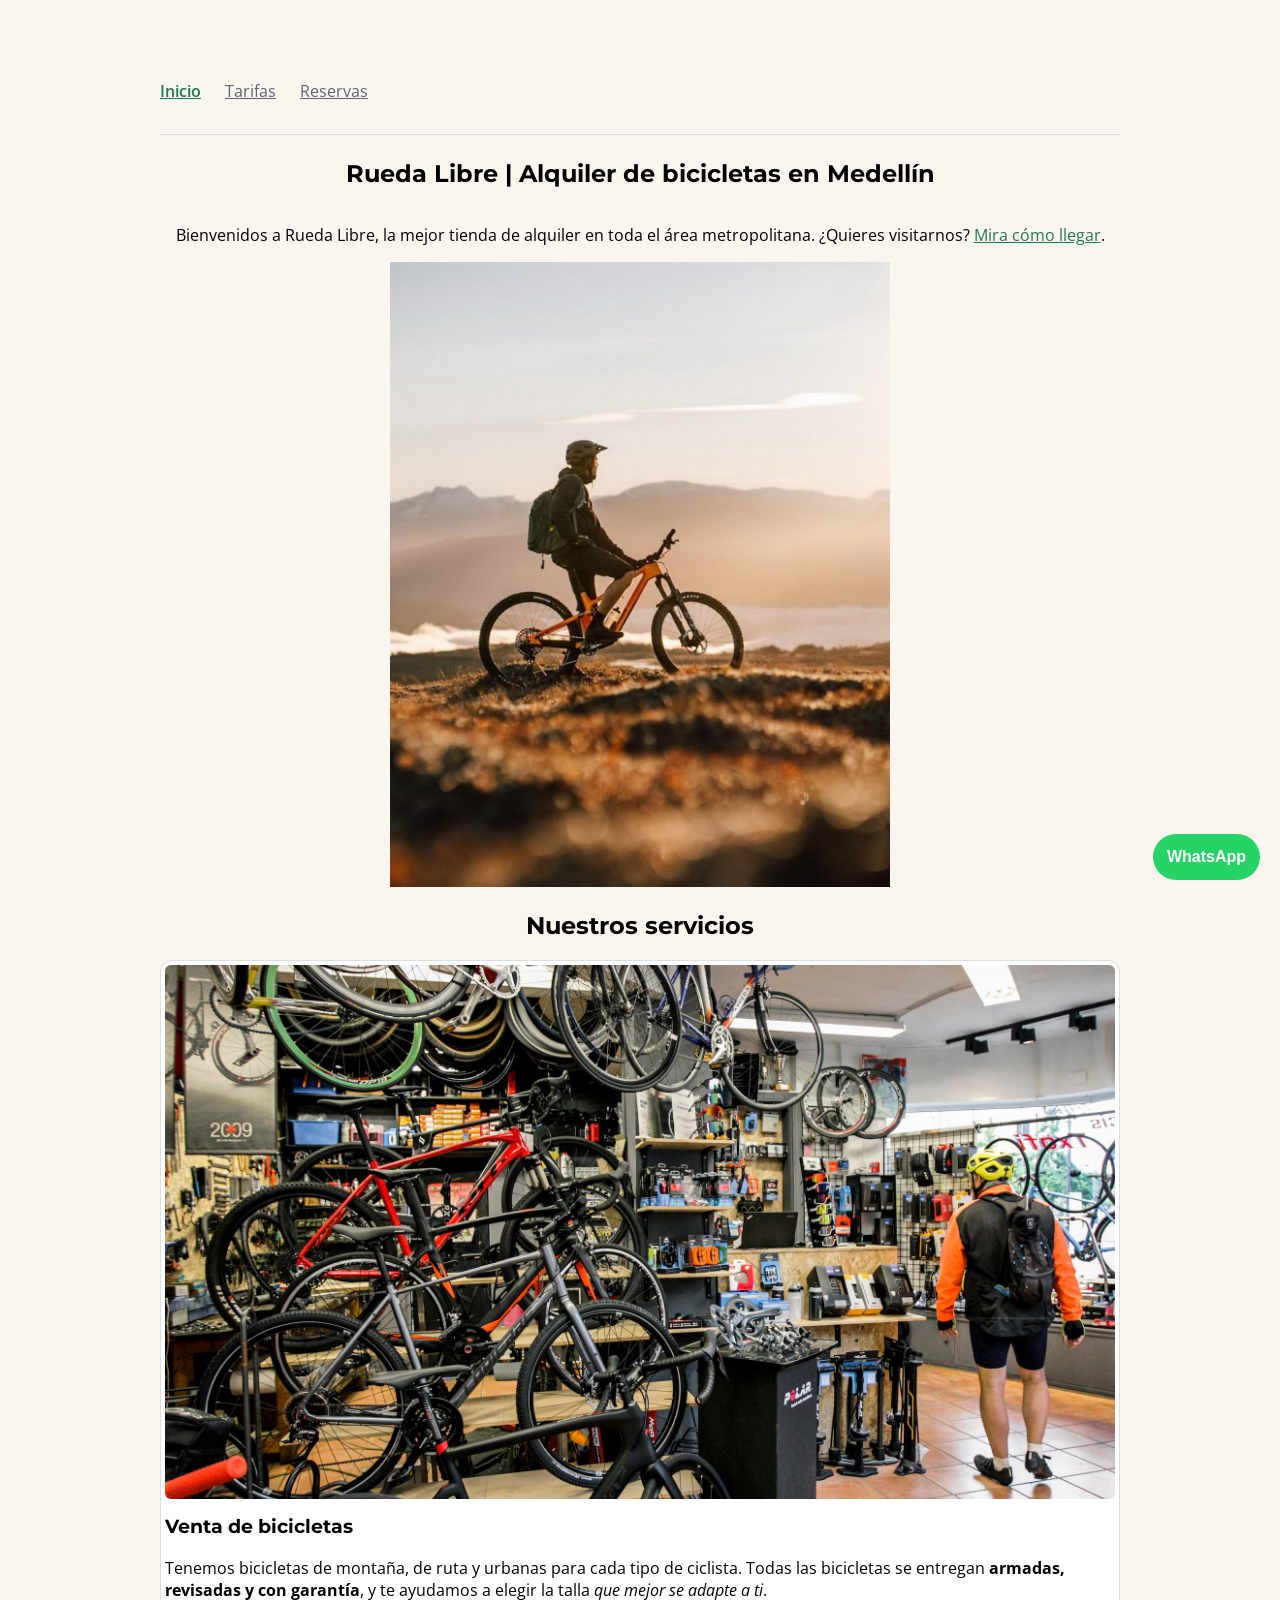
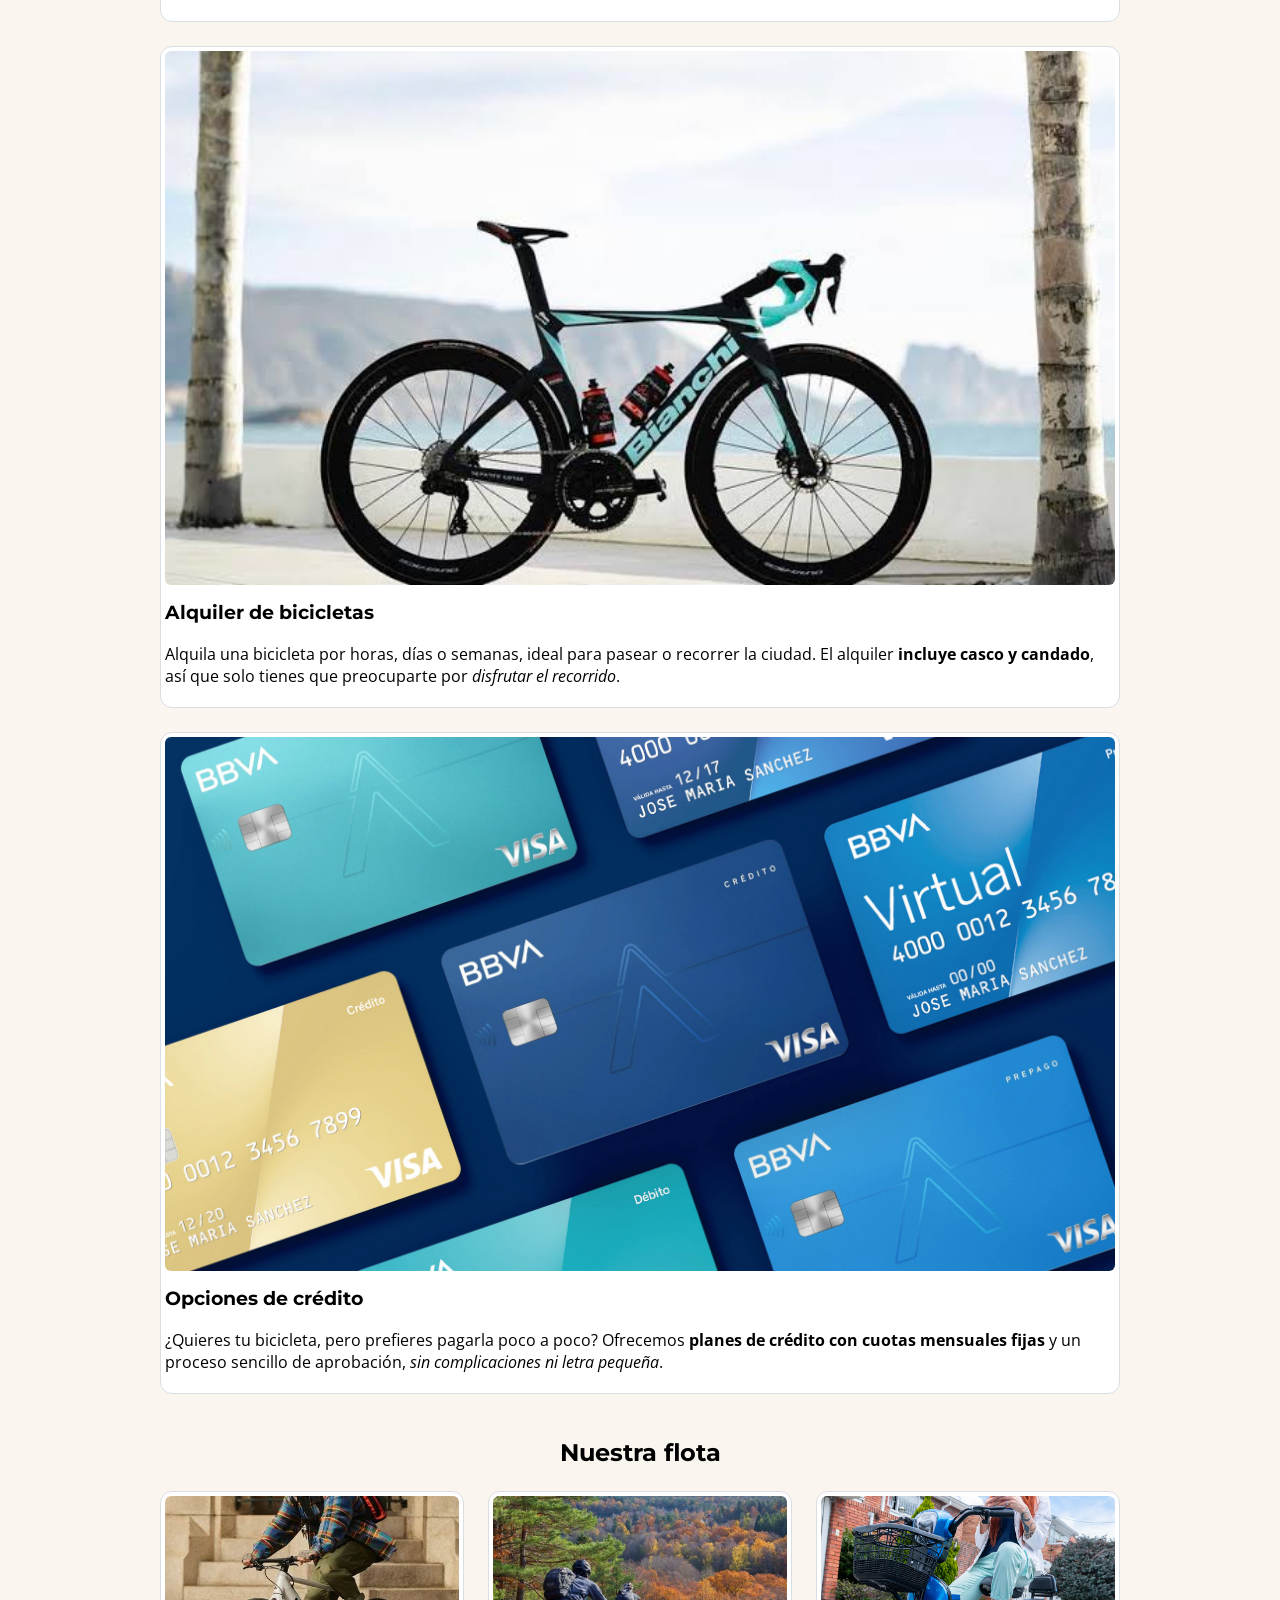
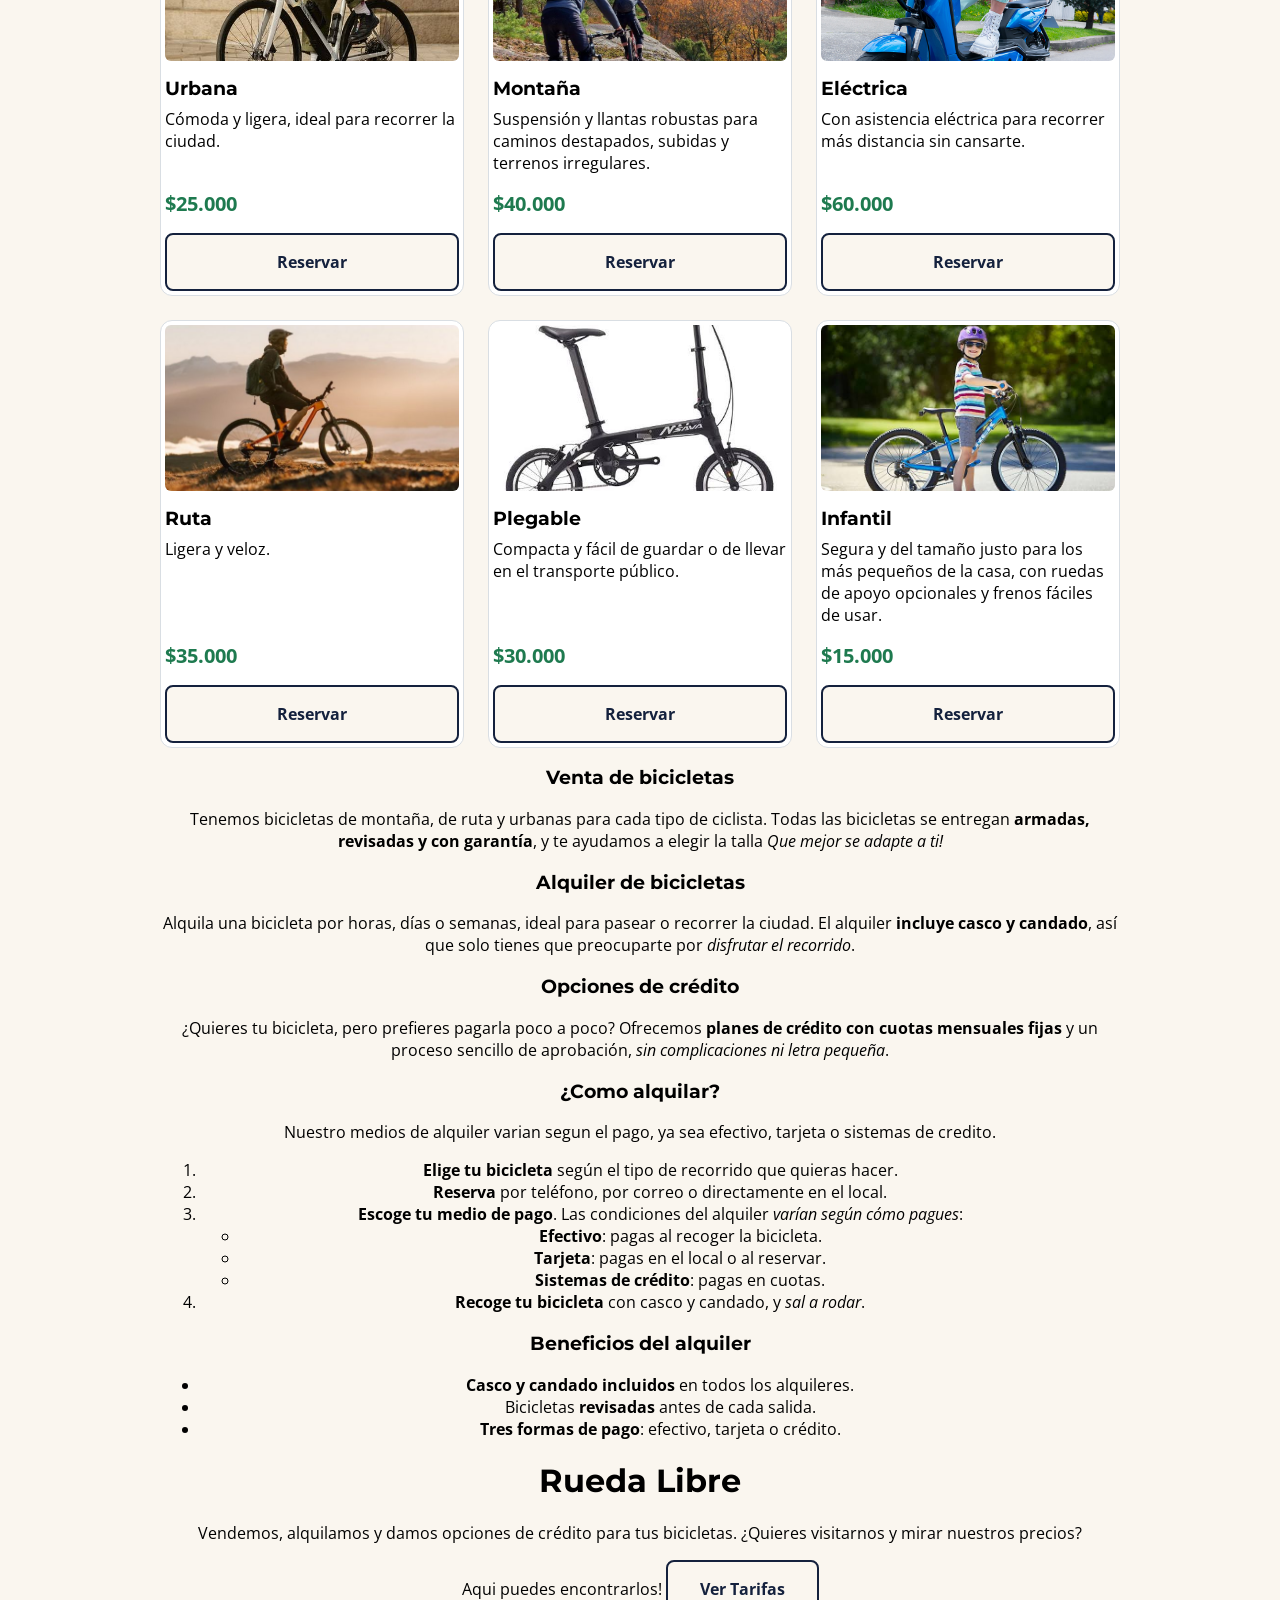
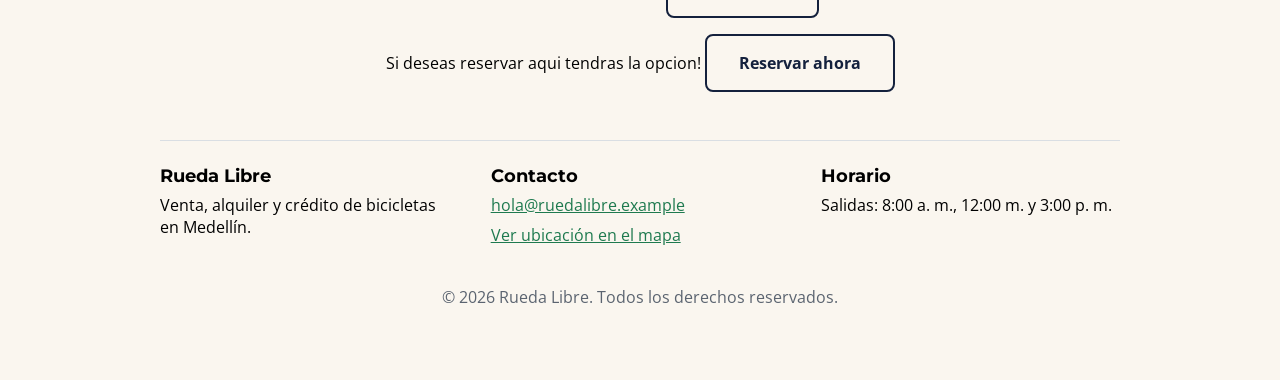
==== commit c8df973e: "actualizacion 2.9" ====
--- a/index.html
+++ b/index.html
@@ -28,7 +28,7 @@
 
 <section class="portada">
     <h1 class="Tituloprincipal">Rueda Libre | Alquiler de bicicletas en Medellín</h1>
-    <p class="descripcion">
+    <p class="descripcion"> 
       Bienvenidos a Rueda Libre, la mejor tienda de alquiler en toda el área metropolitana.
       ¿Quieres visitarnos? <a href="#encuentranos">Mira cómo llegar</a>.
     </p>
@@ -38,6 +38,8 @@
   <!-- ... ¿Quiénes somos? igual que antes ... -->
 
   <section id="servicios">
+
+
     <h2>Nuestros servicios</h2>
 
     <article class="tarjeta">
@@ -70,6 +72,61 @@
       </p>
     </article>
   </section>
+
+  <section id="flota" class="flota">
+  <h2>Nuestra flota</h2>
+
+  <article class="tarjeta modelo">
+    <img src="/Img/Urban.jpeg" alt="Bicicleta urbana" width="500" height="600">
+    <h3>Urbana</h3>
+    <p class="modelo-desc">Cómoda y ligera, ideal para recorrer la ciudad.</p>
+    <p class="precio">$25.000</p>
+    <a href="Paginas/reservas.html" class="btn-cta" aria-label="Reservar bicicleta Urbana">Reservar</a>
+  </article>
+
+  <article class="tarjeta modelo">
+    <img src="/Img/Montaña.jpg" alt="Bicicleta de montaña" width="500" height="600">
+    <h3>Montaña</h3>
+    <p class="modelo-desc">Suspensión y llantas robustas para caminos destapados, subidas y terrenos irregulares.</p>
+    <p class="precio">$40.000</p>
+    <a href="Paginas/reservas.html" class="btn-cta" aria-label="Reservar bicicleta de Montaña">Reservar</a>
+  </article>
+
+  <article class="tarjeta modelo">
+    <img src="/Img/Electricas.jpg" alt="Bicicleta eléctrica" width="500" height="600">
+    <h3>Eléctrica</h3>
+    <p class="modelo-desc">Con asistencia eléctrica para recorrer más distancia sin cansarte.</p>
+    <p class="precio">$60.000</p>
+    <a href="Paginas/reservas.html" class="btn-cta" aria-label="Reservar bicicleta Eléctrica">Reservar</a>
+  </article>
+
+  
+  <article class="tarjeta modelo">
+    <img src="/Img/Ruta2.jpg" alt="Bicicleta de ruta" width="500" height="600">
+    <h3>Ruta</h3>
+    <p class="modelo-desc">Ligera y veloz.</p>
+    <p class="precio">$35.000</p>
+    <a href="Paginas/reservas.html" class="btn-cta" aria-label="Reservar bicicleta de Ruta">Reservar</a>
+  </article>
+
+  
+  <article class="tarjeta modelo">
+    <img src="/Img/Plegable.jpeg" alt="Bicicleta plegable" width="500" height="600">
+    <h3>Plegable</h3>
+    <p class="modelo-desc">Compacta y fácil de guardar o de llevar en el transporte público.</p>
+    <p class="precio">$30.000</p>
+    <a href="Paginas/reservas.html" class="btn-cta" aria-label="Reservar bicicleta Plegable">Reservar</a>
+  </article>
+
+
+  <article class="tarjeta modelo">
+    <img src="/Img/NIño.jpeg".jpg" alt="Bicicleta infantil" width="500" height="600">
+    <h3>Infantil</h3>
+    <p class="modelo-desc">Segura y del tamaño justo para los más pequeños de la casa, con ruedas de apoyo opcionales y frenos fáciles de usar.</p>
+    <p class="precio">$15.000</p>
+    <a href="Paginas/reservas.html" class="btn-cta" aria-label="Reservar bicicleta Infantil">Reservar</a>
+  </article>
+</section>
 
 
 
@@ -145,7 +202,10 @@
 
 Aqui puedes encontrarlos!
 
-<a href="http://127.0.0.1:5500/reservas.html" class="btn-cta">Ver Tarifas</a>     
+<a href="Paginas/tarifas-recorridos.html" class="btn-cta">Ver Tarifas</a>     
+
+
+
 
 
 
@@ -155,7 +215,7 @@
 
 
 
-<a href="http://127.0.0.1:5500/reservas.html" class="btn-cta">Reservar ahora</a>
+<a href="Paginas/reservas.html" class="btn-cta">Reservar ahora</a>
 
 
 
@@ -181,19 +241,23 @@
 
 
 <footer>
-<!-- ... resto de la página ... -->
-
-<h2 id="encuentranos">Encuéntranos</h2>
-
-<!-- Enlace absoluto al mapa, en pestaña nueva -->
-<p>
-  <a href="https://www.google.com/maps/search/?api=1&query=Medellín" target="_blank">Ver ubicación en el mapa</a>
-</p>
-
-<!-- Enlace de correo -->
-<p>
-  Escríbenos a <a href="mailto:hola@ruedalibre.example">hola@ruedalibre.example</a>.
-</p>
+  <section class="pie-bloque">
+    <h2>Rueda Libre</h2>
+    <p>Venta, alquiler y crédito de bicicletas en Medellín.</p>
+  </section>
+
+  <section class="pie-bloque">
+    <h2>Contacto</h2>
+    <p><a href="mailto:hola@ruedalibre.example">hola@ruedalibre.example</a></p>
+    <p><a href="https://www.google.com/maps/search/?api=1&amp;query=Medellín" target="_blank" rel="noopener noreferrer">Ver ubicación en el mapa</a></p>
+  </section>
+
+  <section class="pie-bloque">
+    <h2>Horario</h2>
+    <p>Salidas: 8:00 a. m., 12:00 m. y 3:00 p. m.</p>
+  </section>
+
+  <p class="derechos">&copy; 2026 Rueda Libre. Todos los derechos reservados.</p>
 </footer>
 
 
--- a/Css/styles.css
+++ b/Css/styles.css
@@ -39,7 +39,9 @@
   background-color: var(--crema);
 }
 
-main {
+header,
+main,
+footer {
   max-width: 60rem;
   margin: 0 auto;
 }
@@ -59,6 +61,25 @@
 h1.Tituloprincipal,
 p.descripcion {
   text-align: center;
+}
+
+/* ===== Encabezado ===== */
+header {
+  display: flex;
+  justify-content: space-between;
+  align-items: center;
+  flex-wrap: wrap;
+  gap: var(--espacio-3);
+  padding: var(--espacio-3) 0;
+  border-bottom: 1px solid var(--borde-suave);
+}
+
+.marca {
+  margin: 0;
+  font-family: 'Montserrat', sans-serif;
+  font-size: 1.5rem;
+  font-weight: 700;
+  color: var(--azul-noche);
 }
 
 /* ===== Portada de inicio ===== */
@@ -299,4 +320,77 @@
   background-color: #128c7e;
 color: #FFFFFF;
 
+}
+
+
+
+/* ===== Pie: tres bloques en fila ===== */
+footer {
+  display: flex;
+  flex-wrap: wrap;  
+  align-items: flex-start;
+  gap: var(--espacio-5);
+  margin-top: var(--espacio-6);
+  padding: var(--espacio-4) 0;
+  border-top: 1px solid var(--borde-suave);
+  text-align: left;
+}
+
+.pie-bloque {
+  flex: 1 1 12rem;
+}
+
+.pie-bloque h2 {
+  margin: 0 0 var(--espacio-2);
+  font-size: 1.1rem;
+}
+
+.pie-bloque p {
+  margin: 0 0 var(--espacio-2);
+}
+
+.derechos {
+  flex: 0 0 100%;
+  margin: 0;
+  text-align: center;
+  color: var(--gris-asfalto);
+}
+
+/* ===== Flota: cuadrícula adaptable ===== */
+.flota {
+  display: grid;
+  grid-template-columns: repeat(auto-fit, minmax(min(16rem, 100%), 1fr));
+  gap: var(--espacio-4);
+}
+
+.flota > h2 {
+  grid-column: 1 / -1;
+  margin-bottom: 0;
+}
+
+/* ===== Tarjeta de modelo: columna con Flexbox ===== */
+.modelo {
+  display: flex;
+  flex-direction: column;
+  margin-bottom: 0;
+}
+
+.modelo h3 {
+  margin-bottom: var(--espacio-2);
+}
+
+.modelo-desc {
+  flex-grow: 1;
+  margin: 0 0 var(--espacio-3);
+}
+
+.precio {
+  margin: 0 0 var(--espacio-3);
+  font-size: 1.25rem;
+  font-weight: 700;
+  color: var(--verde-ruta);
+}
+
+.modelo .btn-cta {
+  text-align: center;
 }
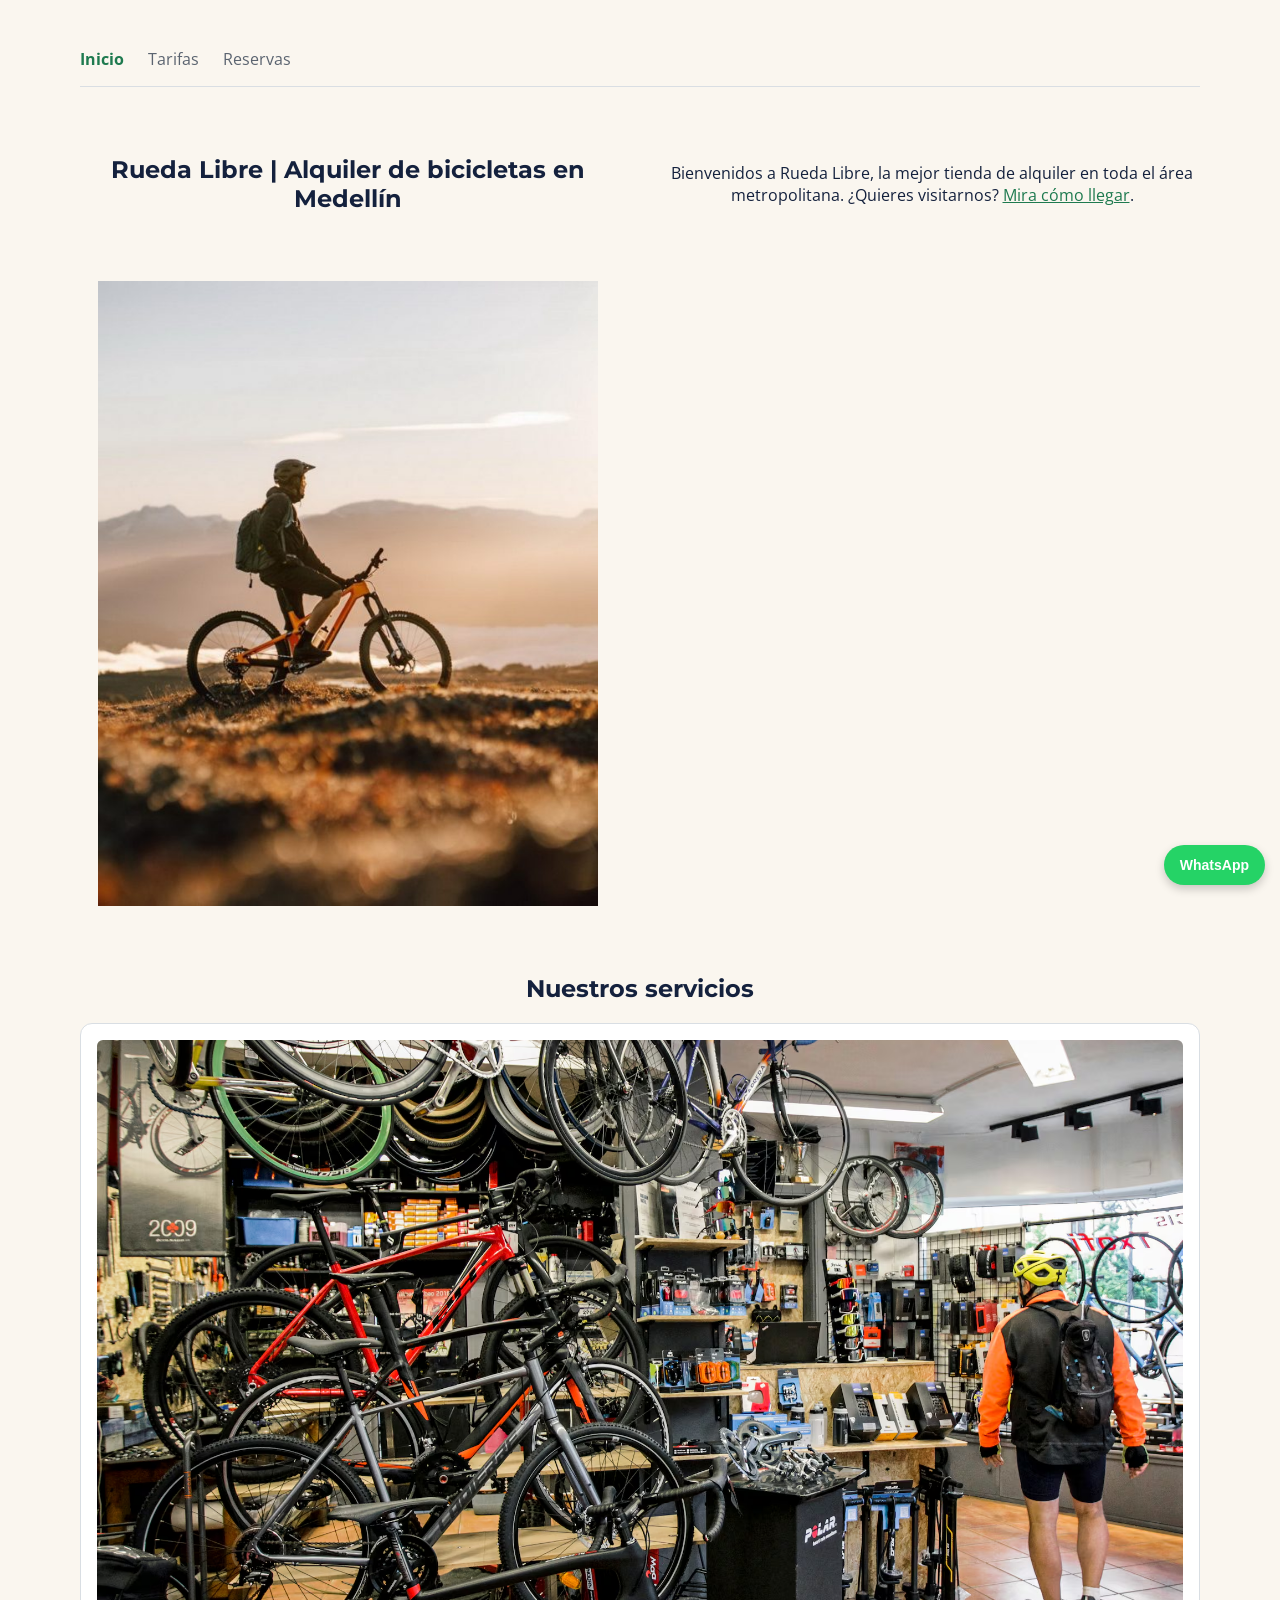
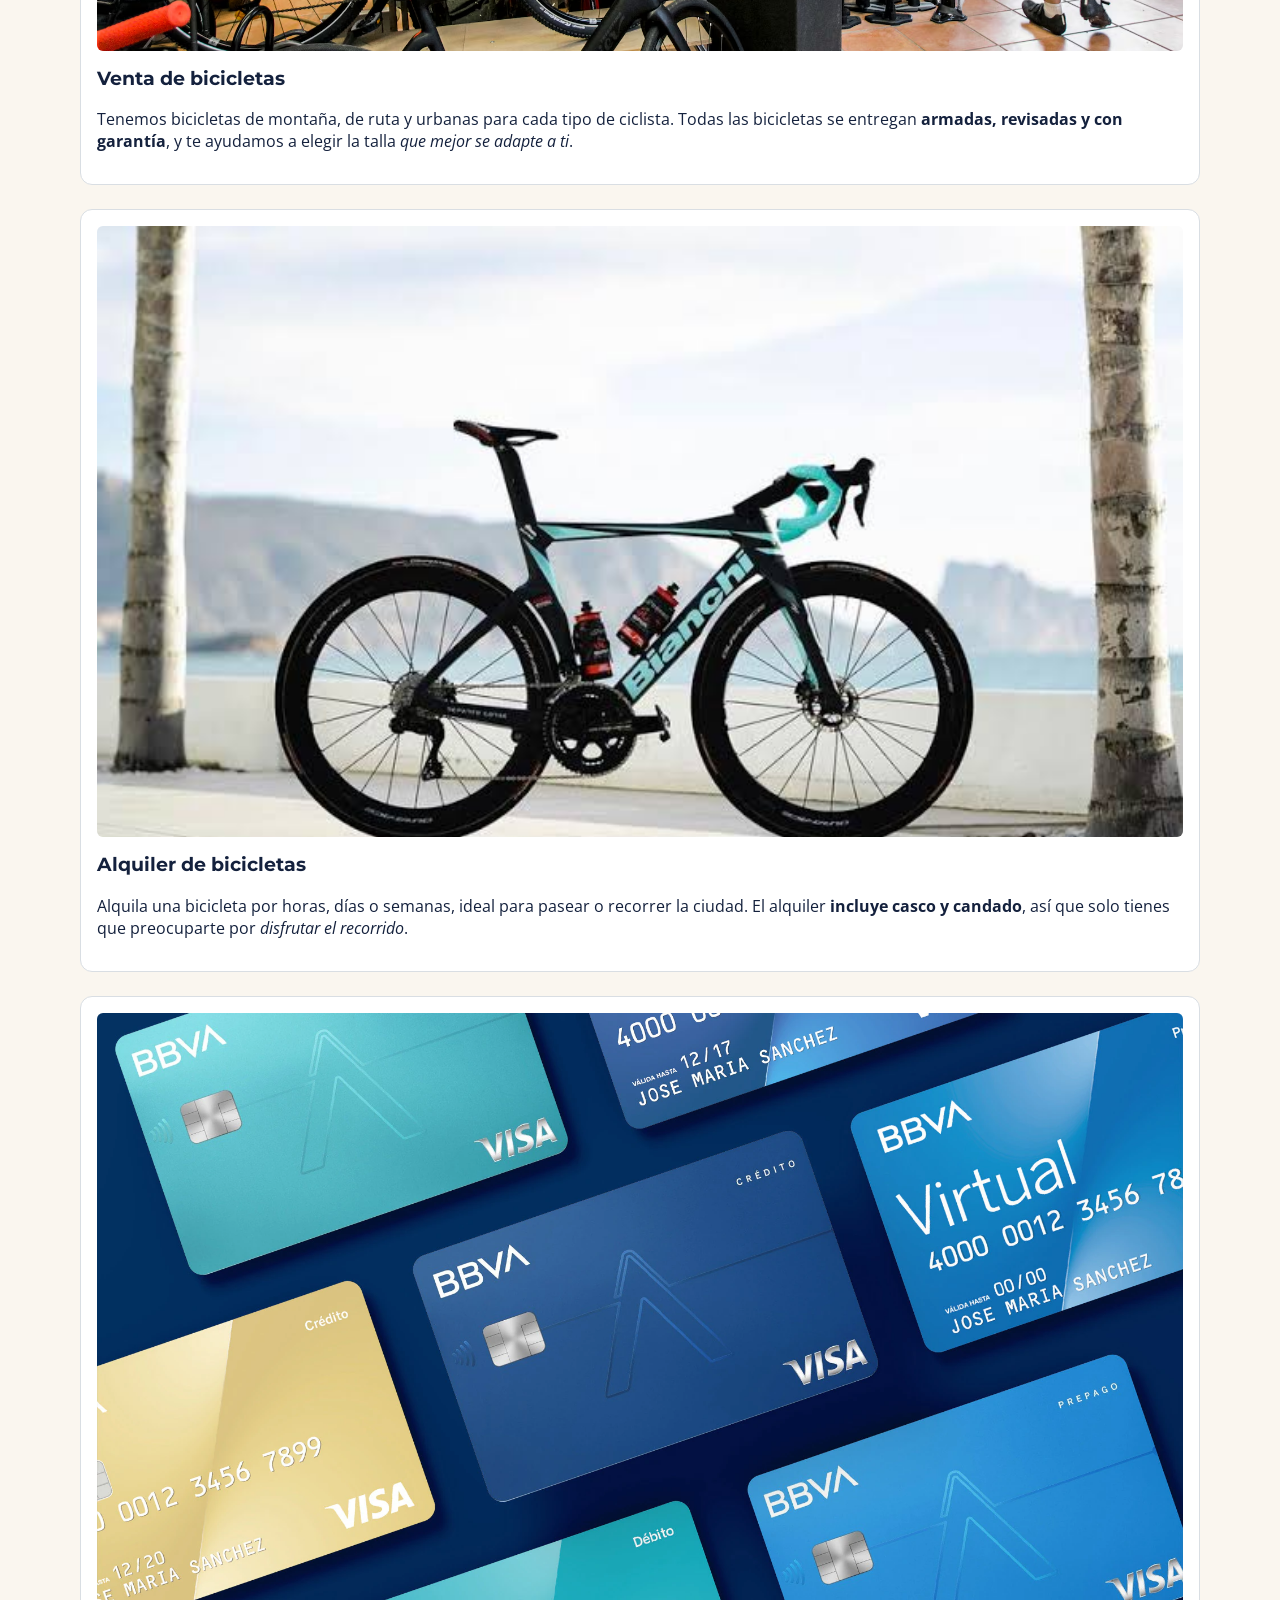
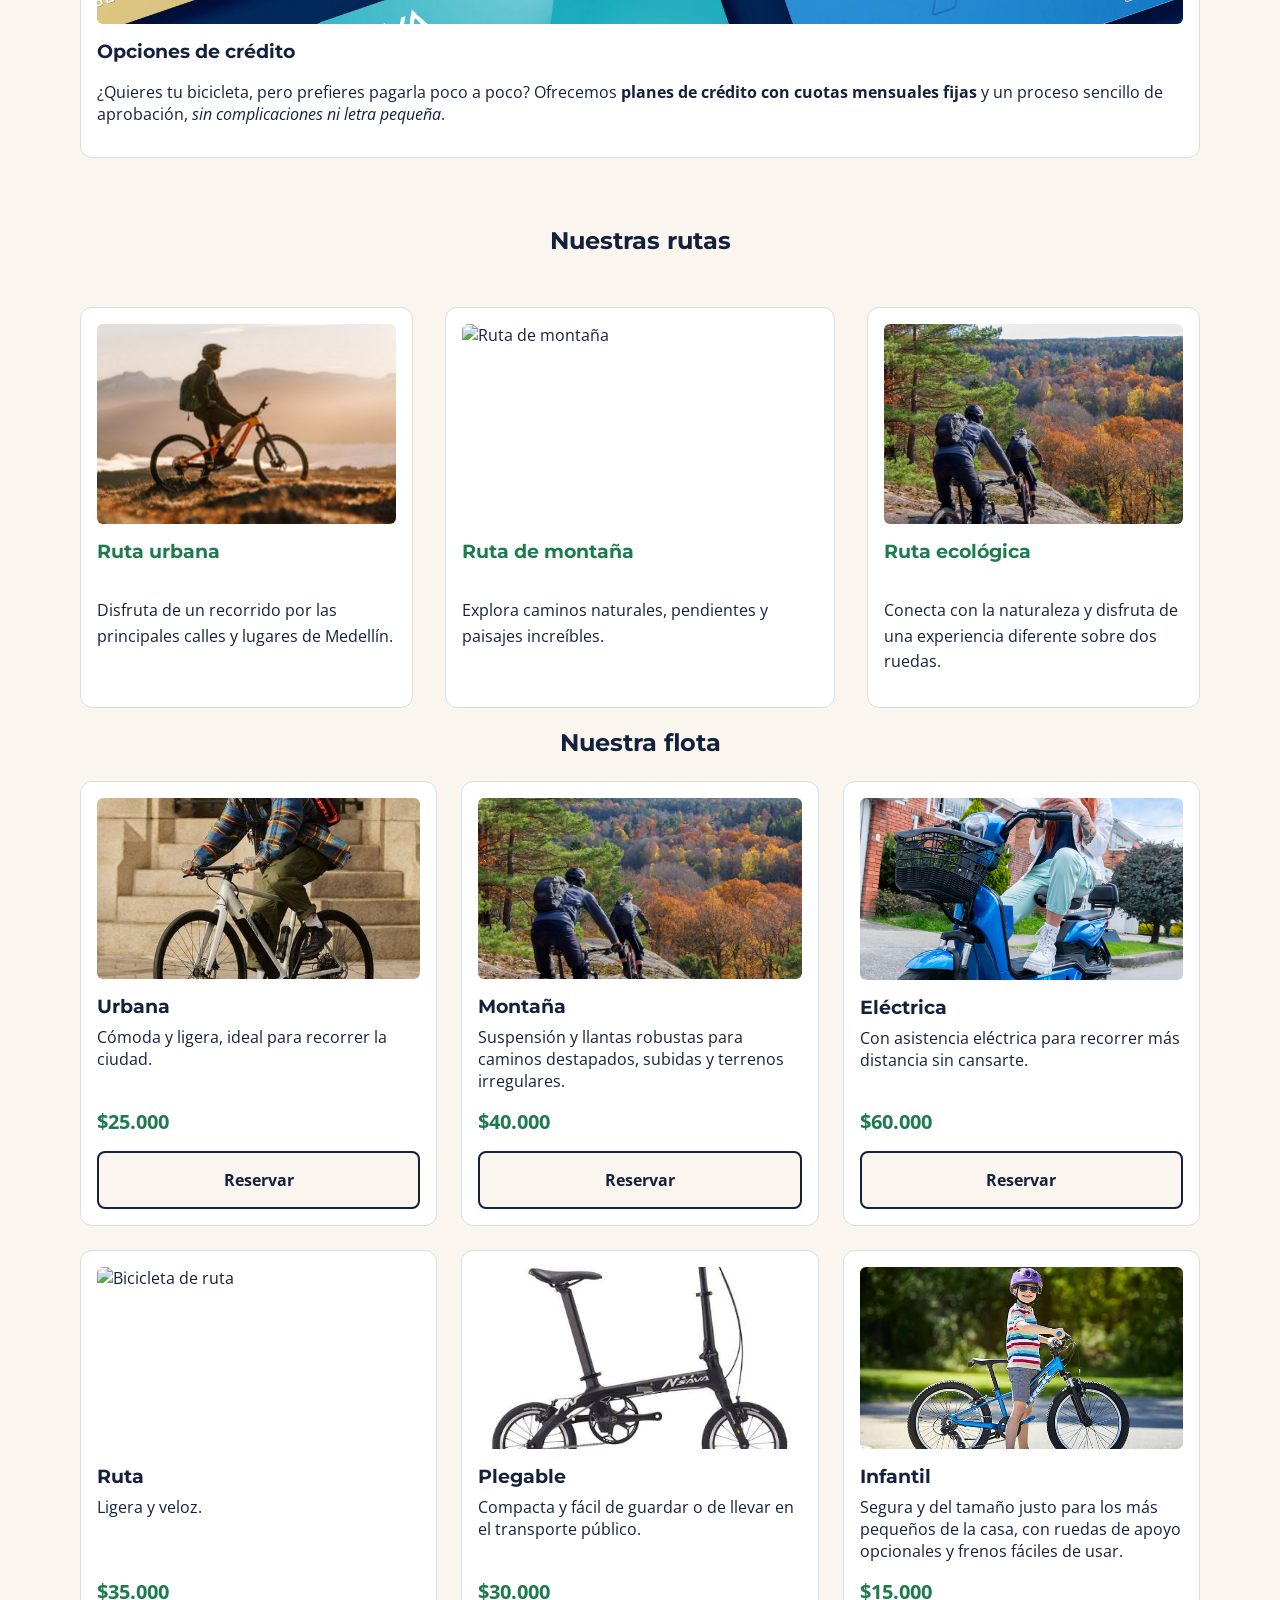
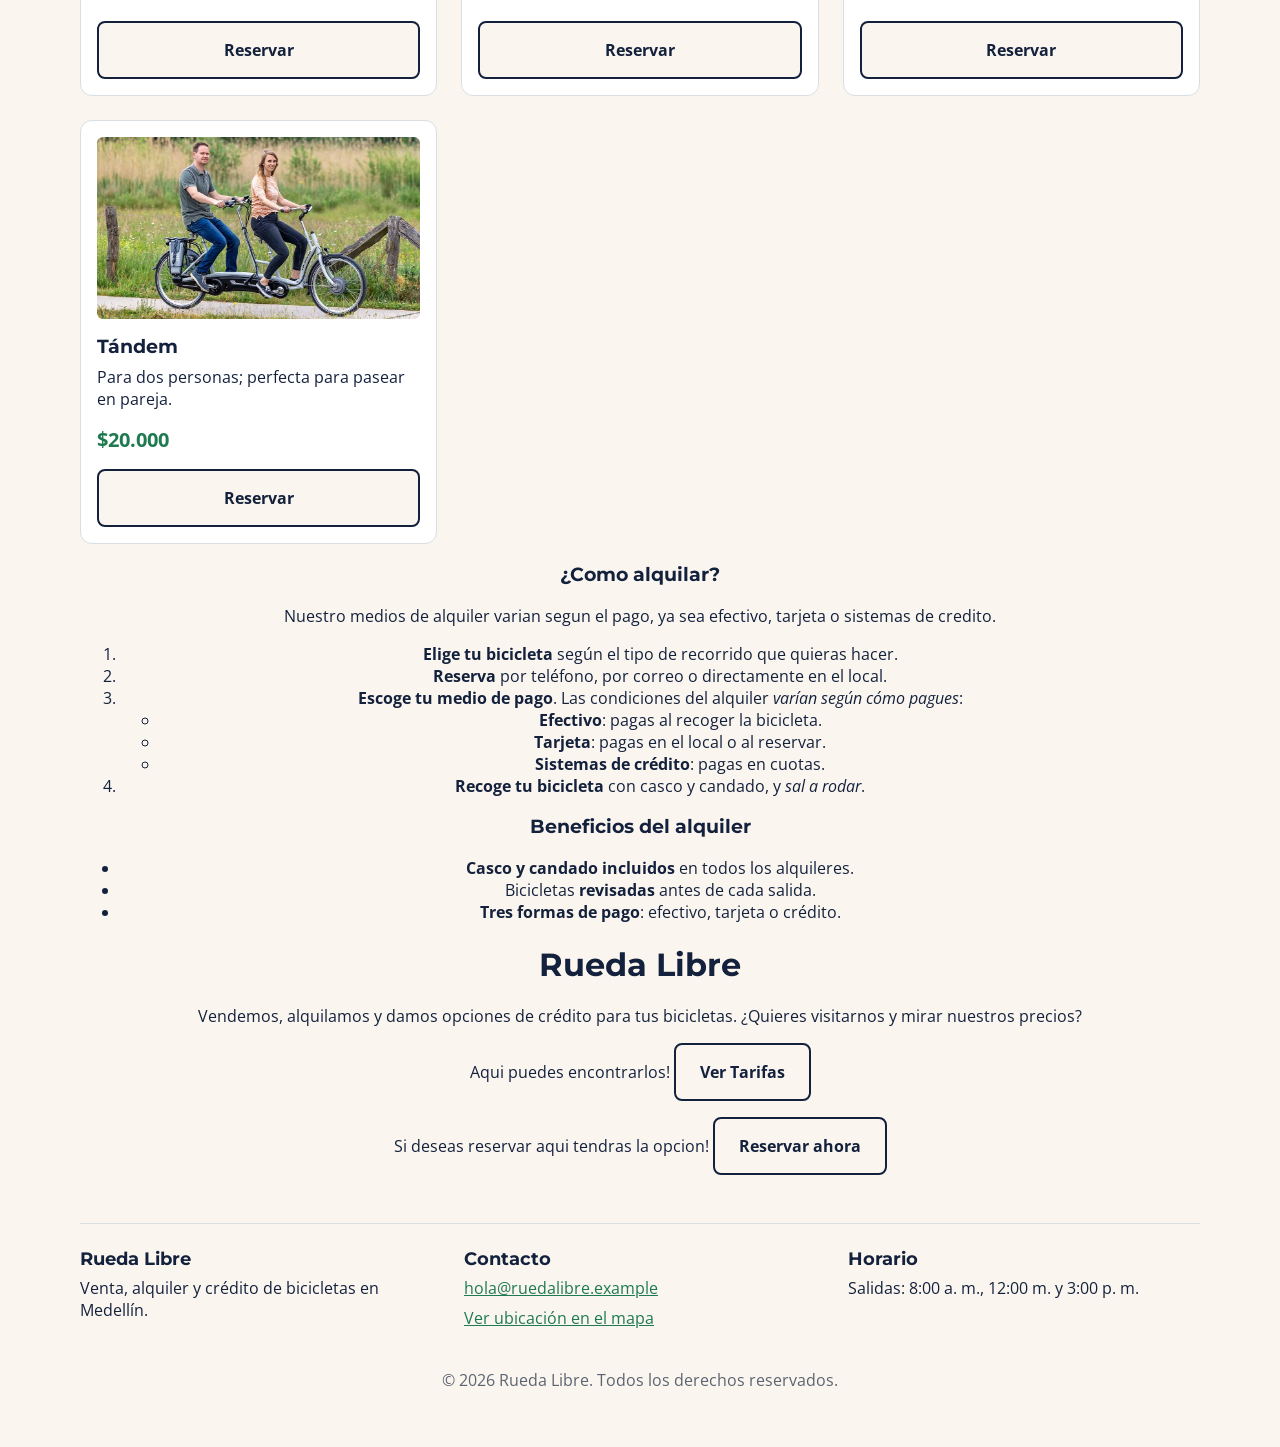
==== commit 6316a6f1: "actualizacion 3" ====
--- a/index.html
+++ b/index.html
@@ -10,9 +10,13 @@
 
 <link href="https://fonts.googleapis.com/css2?family=Montserrat:wght@400;500;600;700&family=Open+Sans:wght@400;500;600;700&display=swap" rel="stylesheet">
 
-<link rel="stylesheet" href="Css/styles.css"
- 
+<link rel="stylesheet" href="Css/styles.css">
+
 </head> 
+
+
+ <body> 
+
 
 <main>
 
@@ -25,15 +29,19 @@
     </ul>
   </nav>
 </header> 
-
 <section class="portada">
     <h1 class="Tituloprincipal">Rueda Libre | Alquiler de bicicletas en Medellín</h1>
-    <p class="descripcion"> 
+    <p class="descripcion">
       Bienvenidos a Rueda Libre, la mejor tienda de alquiler en toda el área metropolitana.
       ¿Quieres visitarnos? <a href="#encuentranos">Mira cómo llegar</a>.
     </p>
     <img src="Img/Ruta2.jpg" alt="Bicicleta" width="500" height="600">
-  </section>
+    
+</section>
+
+  
+
+</section>
 
   <!-- ... ¿Quiénes somos? igual que antes ... -->
 
@@ -73,11 +81,58 @@
     </article>
   </section>
 
+
+  <section class="rutas">
+
+  <h2>Nuestras rutas</h2>
+
+  <article class="tarjeta ruta-card">
+
+    <img src="Img/Ruta2.jpg" alt="Ruta por Medellín">
+
+    <h3>Ruta urbana</h3>
+
+    <p>
+      Disfruta de un recorrido por las principales calles
+      y lugares de Medellín.
+    </p>
+
+  </article>
+
+  <article class="tarjeta ruta-card">
+
+    <img src="Img/Rutas.jpeg" alt="Ruta de montaña">
+
+    <h3>Ruta de montaña</h3>
+
+    <p>
+      Explora caminos naturales, pendientes y paisajes
+      increíbles.
+    </p>
+
+  </article>
+
+  <article class="tarjeta ruta-card">
+
+    <img src="Img/Montaña.jpg" alt="Ruta ecológica">
+
+    <h3>Ruta ecológica</h3>
+
+    <p>
+      Conecta con la naturaleza y disfruta de una
+      experiencia diferente sobre dos ruedas.
+    </p>
+
+  </article>
+
+</section>
+
+
   <section id="flota" class="flota">
   <h2>Nuestra flota</h2>
 
   <article class="tarjeta modelo">
-    <img src="/Img/Urban.jpeg" alt="Bicicleta urbana" width="500" height="600">
+    <img src="Img/Urban.jpeg" alt="Bicicleta urbana" width="500" height="600">
     <h3>Urbana</h3>
     <p class="modelo-desc">Cómoda y ligera, ideal para recorrer la ciudad.</p>
     <p class="precio">$25.000</p>
@@ -85,7 +140,7 @@
   </article>
 
   <article class="tarjeta modelo">
-    <img src="/Img/Montaña.jpg" alt="Bicicleta de montaña" width="500" height="600">
+    <img src="Img/Montaña.jpg" alt="Bicicleta de montaña" width="500" height="600">
     <h3>Montaña</h3>
     <p class="modelo-desc">Suspensión y llantas robustas para caminos destapados, subidas y terrenos irregulares.</p>
     <p class="precio">$40.000</p>
@@ -93,7 +148,7 @@
   </article>
 
   <article class="tarjeta modelo">
-    <img src="/Img/Electricas.jpg" alt="Bicicleta eléctrica" width="500" height="600">
+    <img src="Img/Electricas.jpg" alt="Bicicleta eléctrica" width="500" height="600">
     <h3>Eléctrica</h3>
     <p class="modelo-desc">Con asistencia eléctrica para recorrer más distancia sin cansarte.</p>
     <p class="precio">$60.000</p>
@@ -102,7 +157,7 @@
 
   
   <article class="tarjeta modelo">
-    <img src="/Img/Ruta2.jpg" alt="Bicicleta de ruta" width="500" height="600">
+    <img src="Img/Rutas.jpeg" alt="Bicicleta de ruta" width="500" height="600">
     <h3>Ruta</h3>
     <p class="modelo-desc">Ligera y veloz.</p>
     <p class="precio">$35.000</p>
@@ -111,7 +166,7 @@
 
   
   <article class="tarjeta modelo">
-    <img src="/Img/Plegable.jpeg" alt="Bicicleta plegable" width="500" height="600">
+    <img src="Img/Plegable.jpeg" alt="Bicicleta plegable" width="500" height="600">
     <h3>Plegable</h3>
     <p class="modelo-desc">Compacta y fácil de guardar o de llevar en el transporte público.</p>
     <p class="precio">$30.000</p>
@@ -120,44 +175,30 @@
 
 
   <article class="tarjeta modelo">
-    <img src="/Img/NIño.jpeg".jpg" alt="Bicicleta infantil" width="500" height="600">
+    <img src="Img/NIño.jpeg" alt="Bicicleta infantil" width="500" height="600">
     <h3>Infantil</h3>
     <p class="modelo-desc">Segura y del tamaño justo para los más pequeños de la casa, con ruedas de apoyo opcionales y frenos fáciles de usar.</p>
     <p class="precio">$15.000</p>
     <a href="Paginas/reservas.html" class="btn-cta" aria-label="Reservar bicicleta Infantil">Reservar</a>
   </article>
-</section>
-
-
-
-
-<h3>Venta de bicicletas</h3>
-
-<p>Tenemos bicicletas de montaña, de ruta y urbanas para cada tipo de ciclista.
-  Todas las bicicletas se entregan <strong>armadas, revisadas y con garantía</strong>,
-  y te ayudamos a elegir la talla <em>Que mejor se adapte a ti!</em></p>
-
-
-  <h3>Alquiler de bicicletas</h3>
-
-<p>
-  Alquila una bicicleta por horas, días o semanas, ideal para pasear o
-  recorrer la ciudad. El alquiler <strong>incluye casco y candado</strong>,
-  así que solo tienes que preocuparte por <em>disfrutar el recorrido</em>.     
-  </p>   
-
-
-  
-
-
-    <h3>Opciones de crédito
-
-     </h3>
-  <p>
-  ¿Quieres tu bicicleta, pero prefieres pagarla poco a poco? Ofrecemos
-  <strong>planes de crédito con cuotas mensuales fijas</strong> y un
-  proceso sencillo de aprobación, <em>sin complicaciones ni letra pequeña</em>.
-     </p>
+
+
+
+ <article class="tarjeta modelo">
+    <img src="Img/tandem.jpeg" alt="Bicicleta tándem" width="500" height="600">
+    <h3>Tándem</h3>
+    <p class="modelo-desc">Para dos personas; perfecta para pasear en pareja.</p>
+    <p class="precio">$20.000</p>
+    <a href="Paginas/reservas.html" class="btn-cta" aria-label="Reservar bicicleta Tándem">Reservar</a>
+  </article>
+  </section>
+  
+  
+
+
+
+
+
  
 <section> <h3>¿Como alquilar?</h3></section>
 
@@ -260,7 +301,7 @@
   <p class="derechos">&copy; 2026 Rueda Libre. Todos los derechos reservados.</p>
 </footer>
 
-
+</body>
 
 
 
--- a/Css/styles.css
+++ b/Css/styles.css
@@ -1,6 +1,12 @@
-/* ===== Variables ===== */
+/* ==================================================
+   RUEDA LIBRE - HOJA DE ESTILOS
+   Diseño Mobile First
+   ================================================== */
+
+
+/* ===== 1. VARIABLES ===== */
+
 :root {
-  /* Paleta del cliente */
   --verde-ruta: #1E7A4F;
   --naranja-pedal: #F39A2B;
   --azul-noche: #14213D;
@@ -9,7 +15,7 @@
   --blanco: #FFFFFF;
   --borde-suave: #D9DEE3;
 
-  /* Escala de espaciado */
+  /* Espaciado */
   --espacio-1: 0.25rem;
   --espacio-2: 0.5rem;
   --espacio-3: 1rem;
@@ -17,58 +23,78 @@
   --espacio-5: 2rem;
   --espacio-6: 3rem;
 
-  /* Esquinas redondeadas */
+  /* Bordes */
   --radio: 0.75rem;
 }
 
-/* ===== Modelo de caja: el ancho incluye relleno y borde ===== */
-*, *::before, *::after {
+
+/* ===== 2. ESTILOS GENERALES ===== */
+
+*,
+*::before,
+*::after {
   box-sizing: border-box;
 }
 
-/* ===== Base ===== */
 html {
   width: 100%;
 }
 
 body {
   margin: 0;
-  padding: var(--espacio-6);
-  text-align: center;
+  padding: var(--espacio-3);
   font-family: 'Open Sans', sans-serif;
   background-color: var(--crema);
+  text-align: center;
+  color: var(--azul-noche);
 }
 
 header,
 main,
 footer {
+  width: 100%;
   max-width: 60rem;
   margin: 0 auto;
 }
 
-h1, h2, h3, h4, h5, h6 {
+h1,
+h2,
+h3,
+h4,
+h5,
+h6 {
   font-family: 'Montserrat', sans-serif;
 }
 
 img {
   display: block;
-  margin: 0 auto;
   max-width: 100%;
   height: auto;
-}
-
-h1.titulo-RuedaLibre,
-h1.Tituloprincipal,
-p.descripcion {
-  text-align: center;
-}
-
-/* ===== Encabezado ===== */
+  margin: 0 auto;
+}
+
+a {
+  color: var(--verde-ruta);
+}
+
+a:hover {
+  text-decoration: none;
+}
+
+a:focus {
+  outline: 3px solid var(--azul-noche);
+  outline-offset: 3px;
+}
+
+
+/* ===== 3. ENCABEZADO Y MENÚ ===== */
+
+/* Móvil: nombre arriba y menú debajo */
+
 header {
   display: flex;
-  justify-content: space-between;
+  flex-direction: column;
   align-items: center;
-  flex-wrap: wrap;
   gap: var(--espacio-3);
   padding: var(--espacio-3) 0;
   border-bottom: 1px solid var(--borde-suave);
@@ -80,21 +106,87 @@
   font-size: 1.5rem;
   font-weight: 700;
   color: var(--azul-noche);
-}
-
-/* ===== Portada de inicio ===== */
+  text-decoration: none;
+}
+
+#menu {
+  display: flex;
+  flex-direction: column;
+  align-items: center;
+  gap: var(--espacio-3);
+  list-style: none;
+  margin: 0;
+  padding: 0;
+}
+
+#menu a {
+  color: var(--gris-asfalto);
+  text-decoration: none;
+}
+
+#menu a.activo {
+  color: var(--verde-ruta);
+  font-weight: 700;
+}
+
+#menu a:hover {
+  color: var(--azul-noche);
+  text-decoration: underline;
+}
+
+#menu a:focus {
+  outline: 3px solid var(--azul-noche);
+  outline-offset: 3px;
+}
+
+
+/* ===== 4. PORTADA ===== */
+
+/* Móvil: una sola columna */
+
 .portada {
-  min-height: 70vh;
+  display: grid;
+  grid-template-columns: 1fr;
+  gap: var(--espacio-4);
+  padding: var(--espacio-4) 0;
+  align-items: center;
+}
+
+.portada-texto {
   display: flex;
   flex-direction: column;
   justify-content: center;
   align-items: center;
-  padding: var(--espacio-1) var(--espacio-1);
-}
-
-/* ===== Tarjetas de servicios ===== */
+  text-align: center;
+}
+
+.Tituloprincipal,
+.titulo-RuedaLibre,
+.descripcion {
+  text-align: center;
+}
+
+.portada-texto h1 {
+  color: var(--azul-noche);
+}
+
+.portada-texto p {
+  color: var(--gris-asfalto);
+  line-height: 1.7;
+}
+
+.portada-imagen img {
+  width: 100%;
+  height: 280px;
+  object-fit: cover;
+  border-radius: var(--radio);
+}
+
+
+/* ===== 5. TARJETAS DE SERVICIOS ===== */
+
 .tarjeta {
-  padding: var(--espacio-1);
+  padding: var(--espacio-3);
   margin-bottom: var(--espacio-4);
   border: 1px solid var(--borde-suave);
   border-radius: var(--radio);
@@ -108,61 +200,19 @@
 
 .tarjeta img {
   width: 100%;
+  max-width: 100%;
   aspect-ratio: 16 / 9;
   object-fit: cover;
   border-radius: calc(var(--radio) / 2);
   margin-bottom: var(--espacio-3);
 }
 
-/* ===== Enlaces en general ===== */
-a {
-  color: var(--verde-ruta);
-}
-
-a:hover {
-  text-decoration: none;
-}
-
-a:focus {
-  outline: 3px solid var(--azul-noche);
-  outline-offset: 3px;
-}
-
-/* ===== Menú: opciones en fila ===== */
-#menu {
-  list-style: none;
-  display: flex;
-  justify-content: center;
-  gap: var(--espacio-4);
-  margin: var(--espacio-3) 0;
-  padding: 0;
-}
-
-#menu a {
-  color: var(--gris-asfalto);
-}
-
-#menu a.activo {              /* (1,1,1) */
-  color: var(--verde-ruta);
-  font-weight: 600;
-}
-
-#menu a:hover {
-  color: var(--azul-noche);
-  text-decoration: underline;
-}
-
-#menu a:focus {
-  color: var(--azul-noche);
-  text-decoration: underline;
-  outline: 3px solid var(--azul-noche);
-  outline-offset: 3px;
-}
-
-/* ===== Botón de llamada a la acción ===== */
+
+/* ===== 6. BOTONES ===== */
+
 .btn-cta {
   display: inline-block;
-  padding: var(--espacio-3) var(--espacio-5);
+  padding: var(--espacio-3) var(--espacio-4);
   background-color: var(--crema);
   color: var(--azul-noche);
   font-family: inherit;
@@ -172,6 +222,7 @@
   border: 2px solid var(--azul-noche);
   border-radius: 8px;
   cursor: pointer;
+  text-align: center;
 }
 
 .btn-cta:hover {
@@ -185,18 +236,98 @@
 }
 
 .btn-cta:active {
-  background-color: var(--azul-noche);
-  color: var(--crema);
   transform: translateY(1px);
 }
 
-/* ===== Formulario ===== */
+
+/* ===== 7. FLOTA ===== */
+
+/* Móvil: una columna */
+
+.flota {
+  display: grid;
+  grid-template-columns: 1fr;
+  gap: var(--espacio-4);
+}
+
+.flota > h2 {
+  grid-column: 1 / -1;
+  margin-bottom: 0;
+}
+
+.modelo {
+  display: flex;
+  flex-direction: column;
+  margin-bottom: 0;
+}
+
+.modelo h3 {
+  margin-bottom: var(--espacio-2);
+}
+
+.modelo-desc {
+  flex-grow: 1;
+  margin: 0 0 var(--espacio-3);
+}
+
+.precio {
+  margin: 0 0 var(--espacio-3);
+  font-size: 1.25rem;
+  font-weight: 700;
+  color: var(--verde-ruta);
+}
+
+.modelo .btn-cta {
+  text-align: center;
+}
+
+
+/* ===== 8. GALERÍA NUESTRAS RUTAS ===== */
+
+/* Móvil: una columna */
+
+.rutas {
+  display: grid;
+  grid-template-columns: 1fr;
+  gap: var(--espacio-4);
+  margin-top: var(--espacio-6);
+}
+
+.rutas > h2 {
+  grid-column: 1 / -1;
+  text-align: center;
+}
+
+.ruta-card {
+  display: flex;
+  flex-direction: column;
+  margin-bottom: 0;
+}
+
+.ruta-card img {
+  width: 100%;
+  height: 200px;
+  object-fit: cover;
+}
+
+.ruta-card h3 {
+  color: var(--verde-ruta);
+}
+
+.ruta-card p {
+  line-height: 1.6;
+}
+
+
+/* ===== 9. FORMULARIOS ===== */
+
 fieldset {
   margin: 0 0 var(--espacio-4);
-  padding: var(--espacio-4);
+  padding: var(--espacio-3);
   border: 1px solid var(--verde-ruta);
   border-radius: var(--radio);
   text-align: left;
+  min-width: 0;
 }
 
 legend {
@@ -214,7 +345,7 @@
 input[type="checkbox"] + label {
   display: inline-block;
   margin-top: 0;
-  margin-right: var(--espacio-3);
+  margin-right: var(--espacio-2);
 }
 
 input[type="text"],
@@ -226,6 +357,7 @@
 textarea {
   display: block;
   width: 100%;
+  max-width: 100%;
   padding: var(--espacio-2);
   margin-top: var(--espacio-1);
   font: inherit;
@@ -243,28 +375,87 @@
   margin-top: var(--espacio-3);
 }
 
-/* ===== Tablas ===== */
+
+/* ===== 10. RESERVAS ===== */
+
+/* Móvil: formulario y contacto apilados */
+
+.reservas-contenedor {
+  display: grid;
+  grid-template-columns: 1fr;
+  gap: var(--espacio-4);
+  margin-top: var(--espacio-4);
+}
+
+#formulario-reserva {
+  min-width: 0;
+}
+
+.contacto-reserva {
+  padding: var(--espacio-4);
+  background-color: var(--blanco);
+  border: 1px solid var(--borde-suave);
+  border-radius: var(--radio);
+  text-align: left;
+}
+
+.contacto-reserva h2 {
+  color: var(--azul-noche);
+}
+
+.contacto-reserva h3 {
+  color: var(--verde-ruta);
+  margin-bottom: var(--espacio-1);
+}
+
+.contacto-reserva p {
+  color: var(--gris-asfalto);
+  line-height: 1.6;
+}
+
+
+/* Dos campos relacionados */
+
+.campos-fila {
+  display: flex;
+  flex-direction: column;
+  gap: var(--espacio-2);
+}
+
+.campo {
+  flex: 1;
+  min-width: 0;
+}
+
+.campo input {
+  width: 100%;
+}
+
+
+/* ===== 11. TABLAS DE TARIFAS ===== */
+
 table {
+  width: 100%;
   margin: var(--espacio-4) auto;
-  width: 100%;
-  border-collapse: separate;
-  border-spacing: 0;
+  border-collapse: collapse;
+  table-layout: fixed;
   border: 1px solid var(--verde-ruta);
   border-radius: var(--radio);
-  overflow: hidden;
-  box-shadow: 0 2px 8px rgba(0, 0, 0, 0.15);
+  font-size: 0.75rem;
 }
 
 caption {
-  font-size: 1.2em;
+  font-size: 1rem;
   font-weight: bold;
   margin-bottom: var(--espacio-2);
 }
 
-th, td {
-  padding: var(--espacio-3) var(--espacio-4);
-  text-align: left;
+th,
+td {
+  padding: 0.4rem 0.25rem;
+  text-align: center;
   border-bottom: 1px solid var(--borde-suave);
+  overflow-wrap: anywhere;
 }
 
 thead th {
@@ -292,52 +483,71 @@
 }
 
 
+/* ===== 12. INFORMACIÓN ADICIONAL ===== */
+
+#informacion-adicional {
+  background-color: var(--blanco);
+  padding: var(--espacio-4);
+  margin-top: var(--espacio-5);
+  border: 1px solid var(--borde-suave);
+  border-radius: var(--radio);
+  text-align: left;
+}
+
+#informacion-adicional h2 {
+  color: var(--azul-noche);
+}
+
+#informacion-adicional h3 {
+  color: var(--verde-ruta);
+}
+
+
+/* ===== 13. WHATSAPP ===== */
+
 .whatsapp-fijo {
   position: fixed;
-  right: 20px;
-  bottom: 20px;
-z-index: 9999;
-
-background-color: #25d366;
-color: #FFFFFF;
-padding: 14px;
-border-radius: 30px;
-
-
-font-family: Arial, Helvetica, sans-serif;
-font-size: 16px;
-font-weight: bold;
-text-decoration: none;
-
-box-shadow: 0 4px 10px rgba (0, 0, 0, 0, 2);
-transition: background-color 0.3s ease;
-
-
-
-}
-
-.whatsapp-fijo :hover {
+  right: 15px;
+  bottom: 15px;
+  z-index: 9999;
+
+  background-color: #25d366;
+  color: var(--blanco);
+  padding: 12px 16px;
+  border-radius: 30px;
+
+  font-family: Arial, Helvetica, sans-serif;
+  font-size: 14px;
+  font-weight: bold;
+  text-decoration: none;
+
+  box-shadow: 0 4px 10px rgba(0, 0, 0, 0.2);
+  transition: background-color 0.3s ease;
+}
+
+.whatsapp-fijo:hover {
   background-color: #128c7e;
-color: #FFFFFF;
-
-}
-
-
-
-/* ===== Pie: tres bloques en fila ===== */
+  color: var(--blanco);
+}
+
+
+/* ===== 14. PIE DE PÁGINA ===== */
+
+/* Móvil: bloques apilados */
+
 footer {
   display: flex;
-  flex-wrap: wrap;  
-  align-items: flex-start;
-  gap: var(--espacio-5);
+  flex-direction: column;
+  align-items: center;
+  gap: var(--espacio-4);
   margin-top: var(--espacio-6);
   padding: var(--espacio-4) 0;
   border-top: 1px solid var(--borde-suave);
-  text-align: left;
+  text-align: center;
 }
 
 .pie-bloque {
-  flex: 1 1 12rem;
+  width: 100%;
 }
 
 .pie-bloque h2 {
@@ -350,47 +560,156 @@
 }
 
 .derechos {
-  flex: 0 0 100%;
+  width: 100%;
   margin: 0;
   text-align: center;
   color: var(--gris-asfalto);
 }
 
-/* ===== Flota: cuadrícula adaptable ===== */
-.flota {
-  display: grid;
-  grid-template-columns: repeat(auto-fit, minmax(min(16rem, 100%), 1fr));
-  gap: var(--espacio-4);
-}
-
-.flota > h2 {
-  grid-column: 1 / -1;
-  margin-bottom: 0;
-}
-
-/* ===== Tarjeta de modelo: columna con Flexbox ===== */
-.modelo {
-  display: flex;
-  flex-direction: column;
-  margin-bottom: 0;
-}
-
-.modelo h3 {
-  margin-bottom: var(--espacio-2);
-}
-
-.modelo-desc {
-  flex-grow: 1;
-  margin: 0 0 var(--espacio-3);
-}
-
-.precio {
-  margin: 0 0 var(--espacio-3);
-  font-size: 1.25rem;
-  font-weight: 700;
-  color: var(--verde-ruta);
-}
-
-.modelo .btn-cta {
-  text-align: center;
-}+
+/* ==================================================
+   15. TABLET
+   Desde 768 px
+   ================================================== */
+
+@media (min-width: 768px) {
+
+  body {
+    padding: var(--espacio-5);
+  }
+
+  /* Encabezado: marca izquierda y menú derecha */
+
+  header {
+    flex-direction: row;
+    justify-content: space-between;
+    align-items: center;
+  }
+
+  #menu {
+    flex-direction: row;
+    justify-content: center;
+    gap: var(--espacio-4);
+  }
+
+  /* Portada: dos columnas */
+
+  .portada {
+    grid-template-columns: 1fr 1fr;
+    gap: var(--espacio-5);
+    min-height: 450px;
+  }
+
+  .portada-imagen img {
+    height: 350px;
+  }
+
+  /* Flota: dos columnas */
+
+  .flota {
+    grid-template-columns: repeat(2, 1fr);
+  }
+
+  /* Galería: tres columnas */
+
+  .rutas {
+    grid-template-columns: repeat(3, 1fr);
+  }
+
+  /* Reservas: proporción 2:1 */
+
+  .reservas-contenedor {
+    grid-template-columns: 2fr 1fr;
+    gap: var(--espacio-5);
+  }
+
+  /* Documento y celular en una fila */
+
+  .campos-fila {
+    flex-direction: row;
+    gap: var(--espacio-3);
+  }
+
+  /* Tablas */
+
+  table {
+    font-size: 0.9rem;
+  }
+
+  th,
+  td {
+    padding: var(--espacio-2);
+  }
+
+  /* Pie de página */
+
+  footer {
+    flex-direction: row;
+    flex-wrap: wrap;
+    align-items: flex-start;
+    text-align: left;
+  }
+
+  .pie-bloque {
+    flex: 1 1 12rem;
+    width: auto;
+  }
+
+  .derechos {
+    flex: 0 0 100%;
+    text-align: center;
+  }
+
+}
+
+
+/* ==================================================
+   16. ESCRITORIO
+   Desde 1200 px
+   ================================================== */
+
+@media (min-width: 1200px) {
+
+  header,
+  main,
+  footer {
+    max-width: 70rem;
+  }
+
+  /* Portada */
+
+  .portada {
+    gap: var(--espacio-6);
+    padding: var(--espacio-6) 0;
+  }
+
+  .portada-imagen img {
+    height: 420px;
+  }
+
+  /* Flota: tres columnas */
+
+  .flota {
+    grid-template-columns: repeat(3, 1fr);
+  }
+
+  /* Galería de rutas */
+
+  .rutas {
+    grid-template-columns: repeat(3, 1fr);
+    gap: var(--espacio-5);
+  }
+
+  /* Reservas */
+
+  .reservas-contenedor {
+    gap: var(--espacio-6);
+  }
+
+  /* Pie */
+
+  footer {
+    gap: var(--espacio-5);
+  }
+
+}
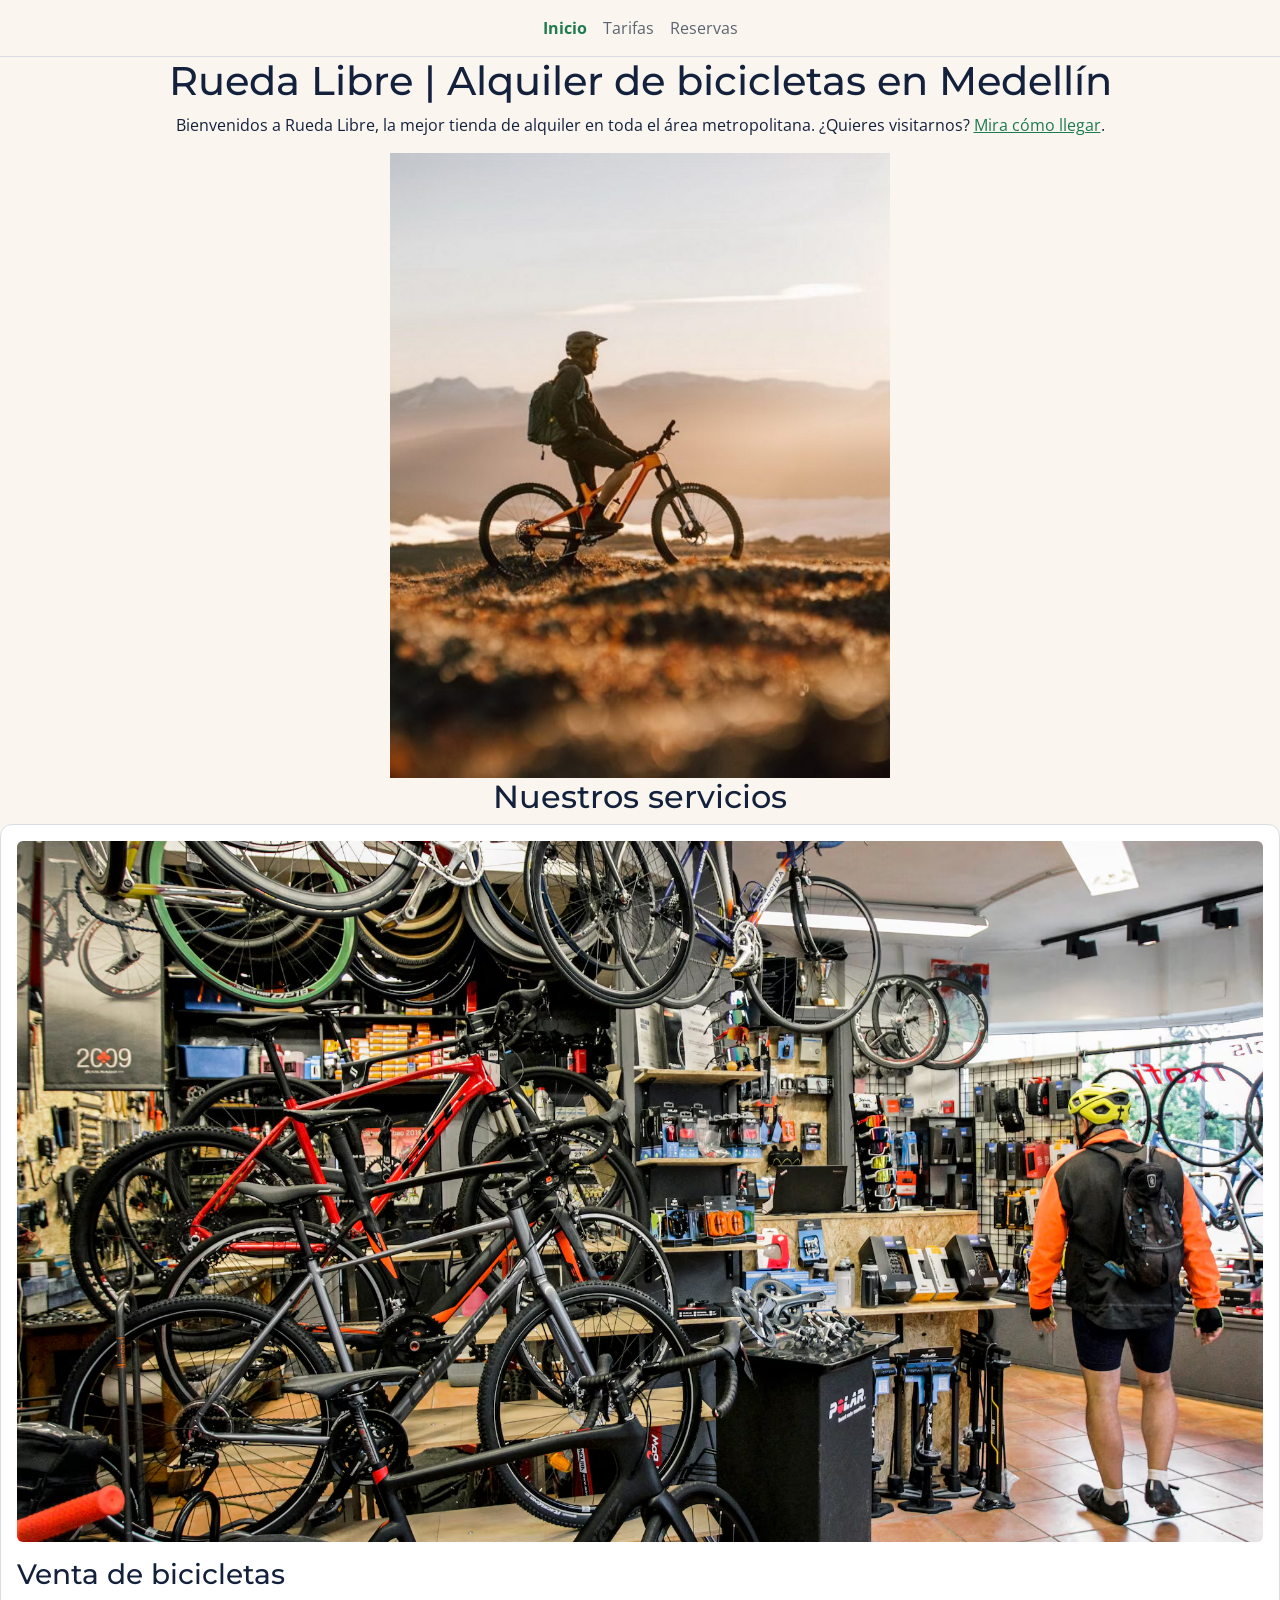
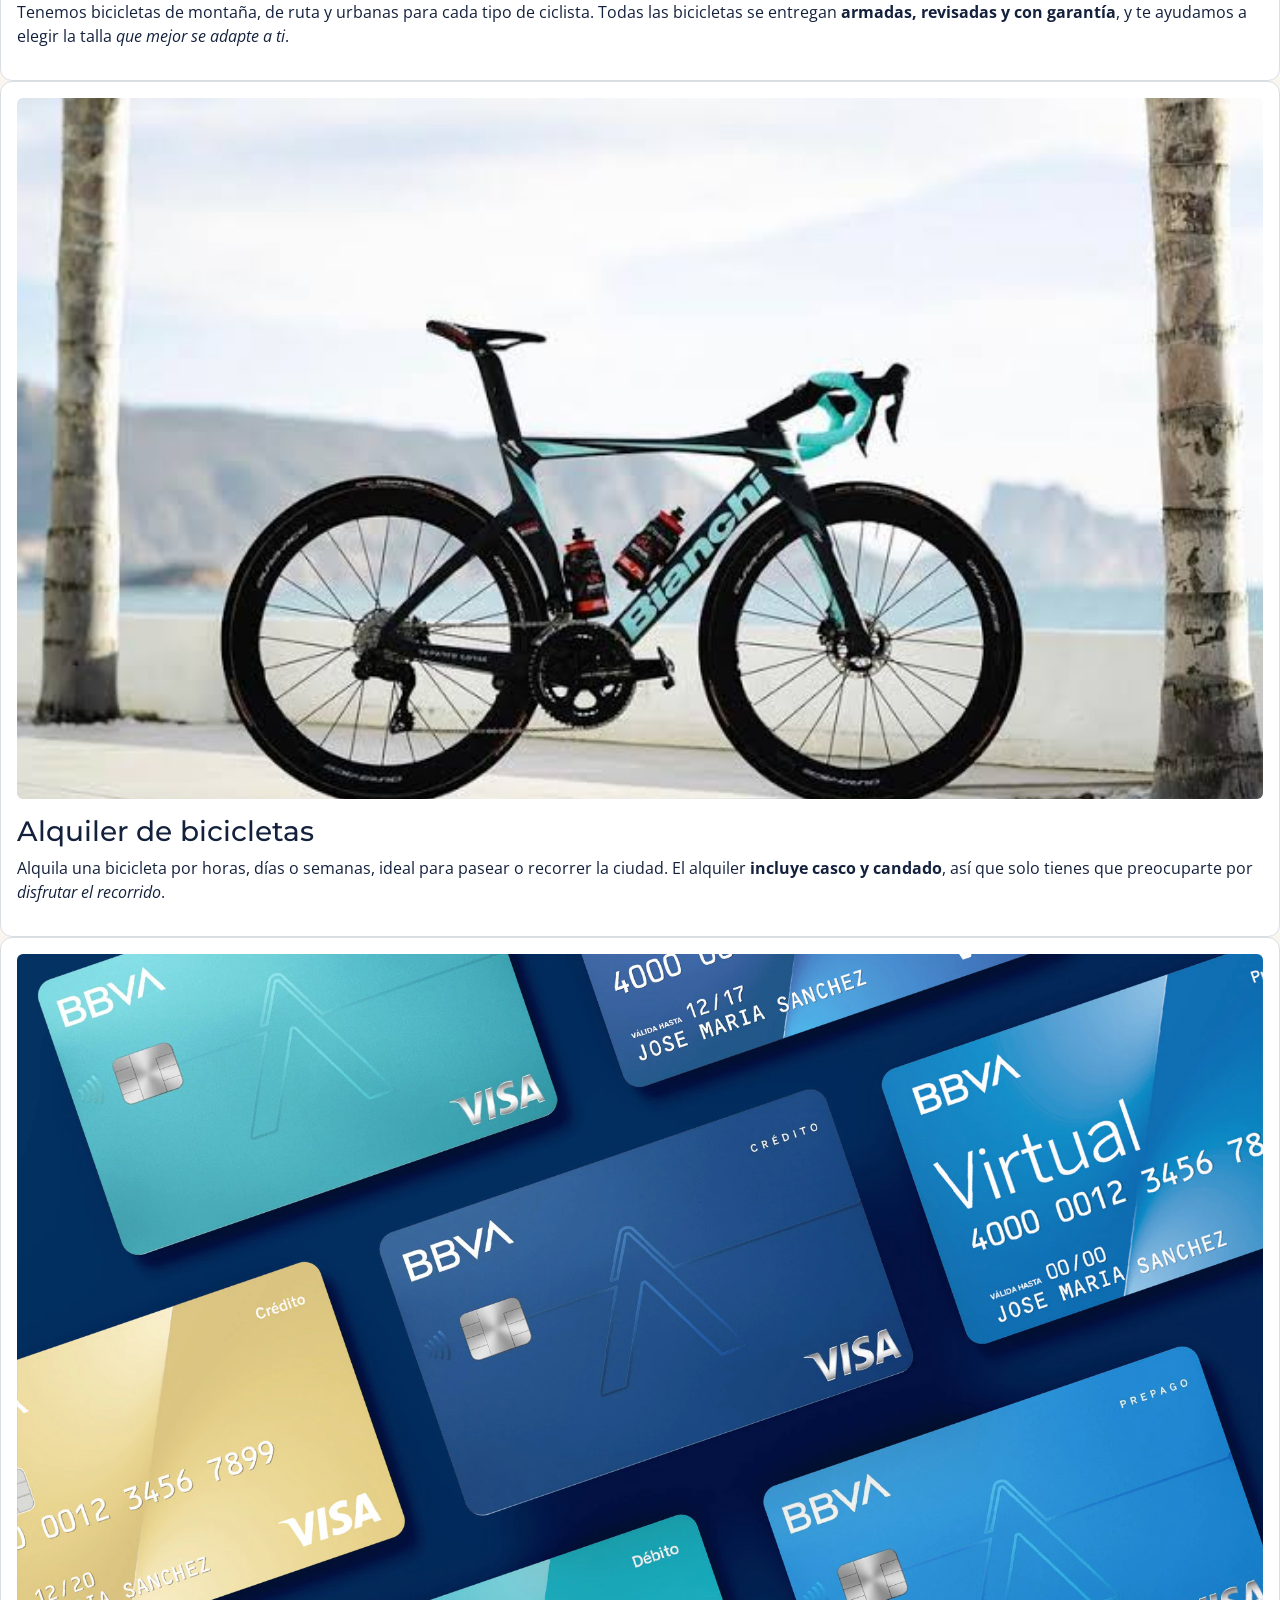
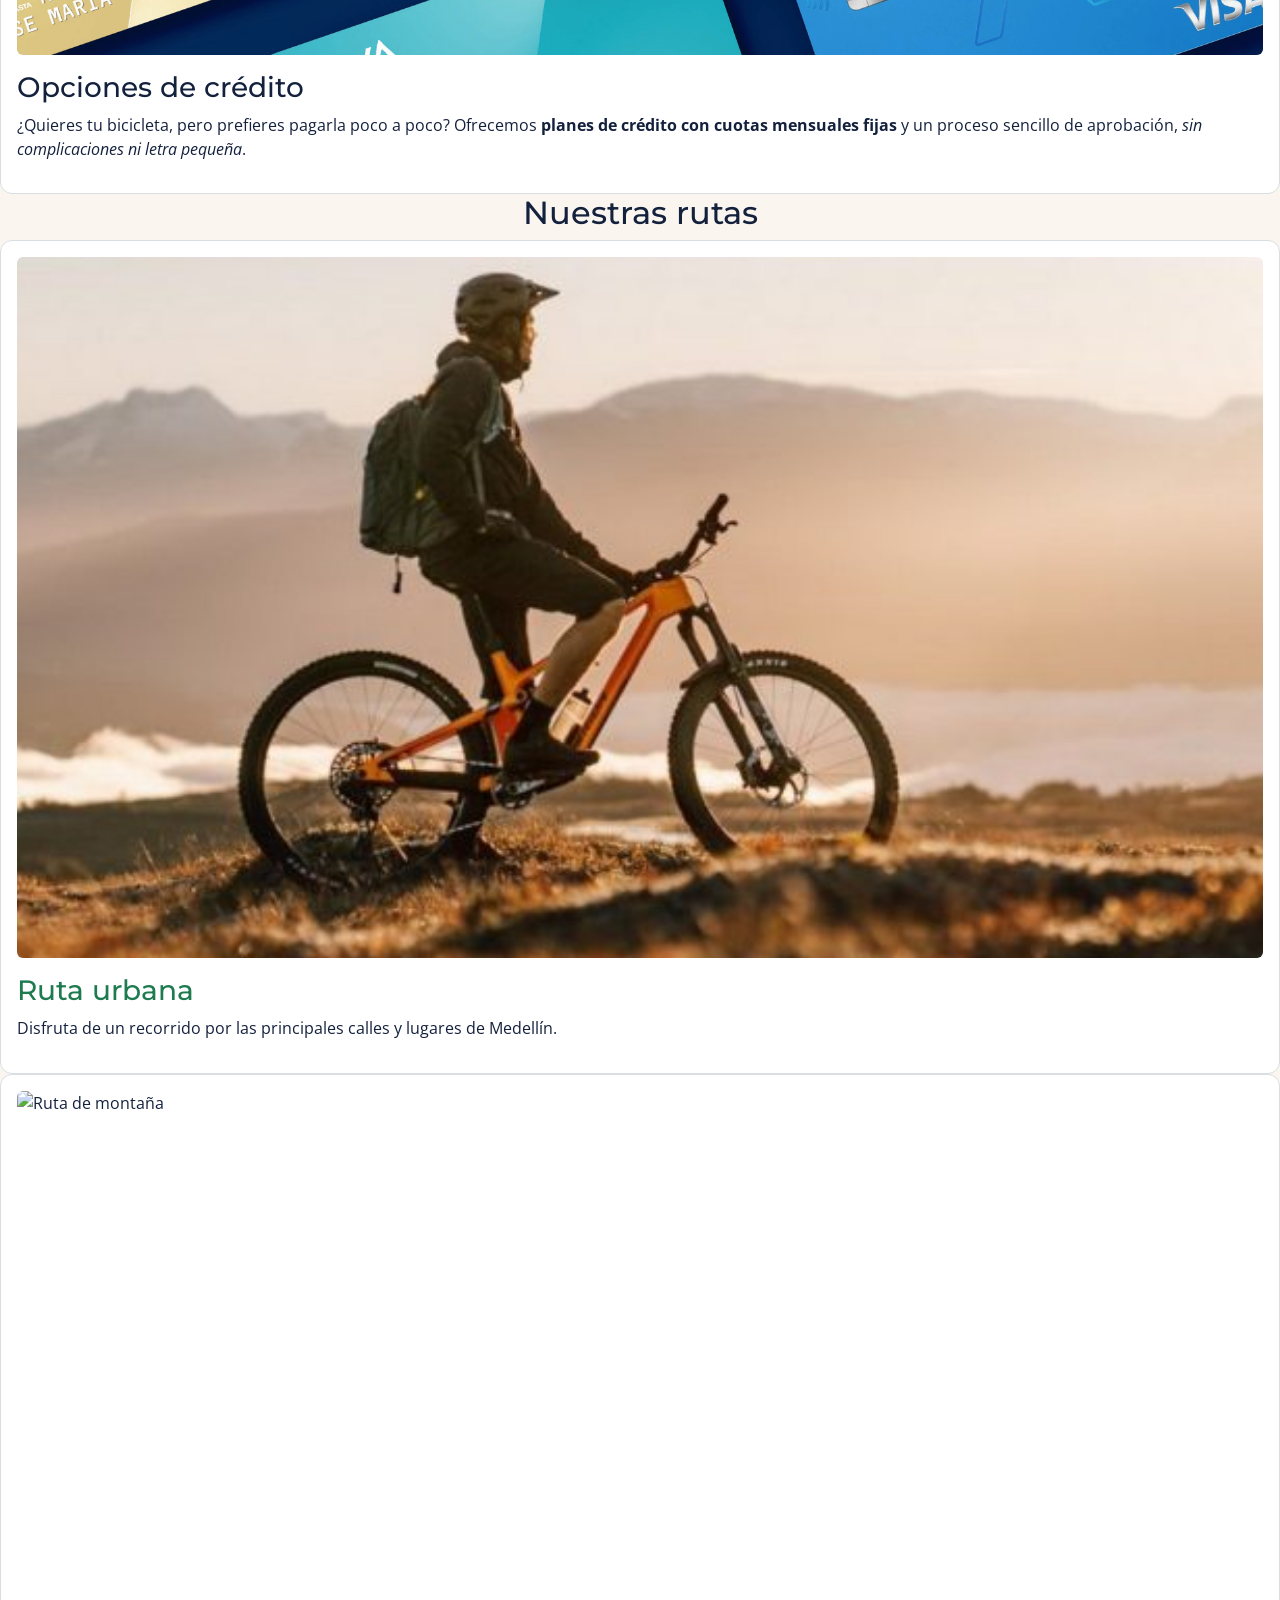
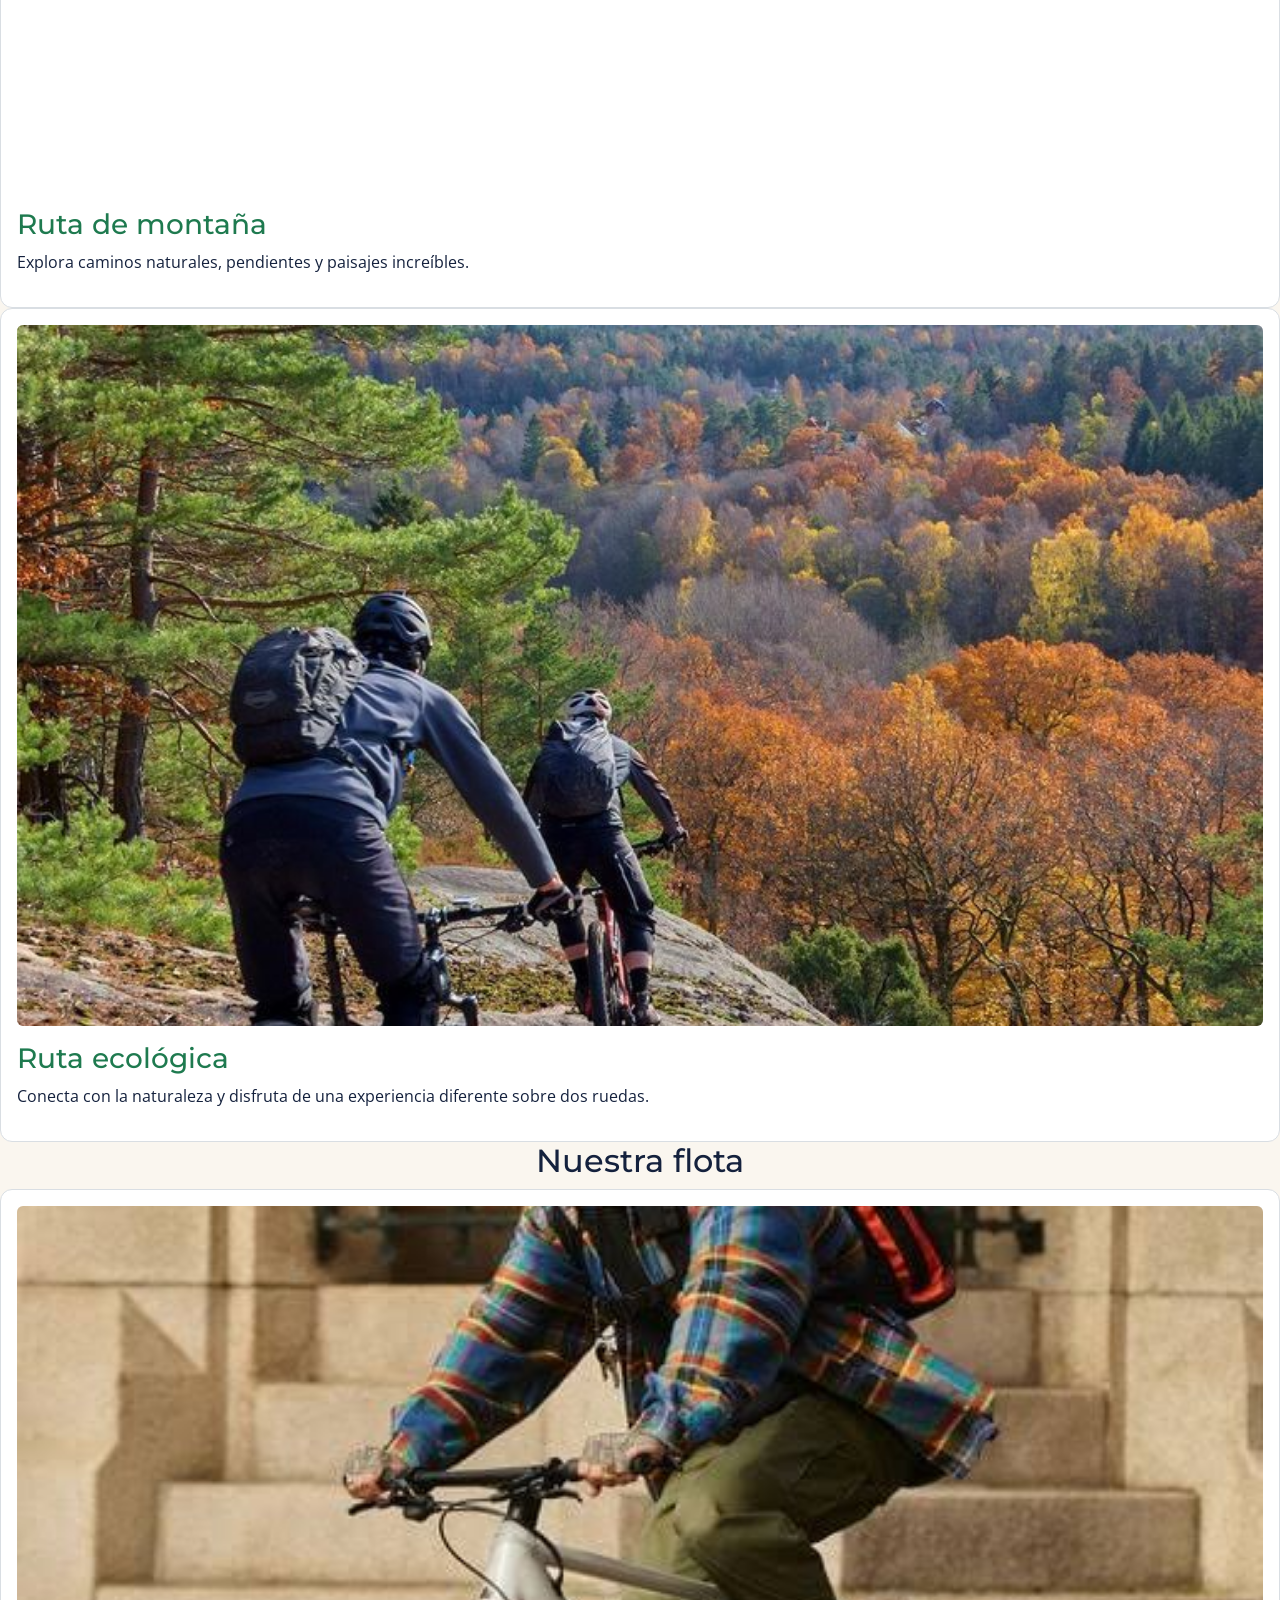
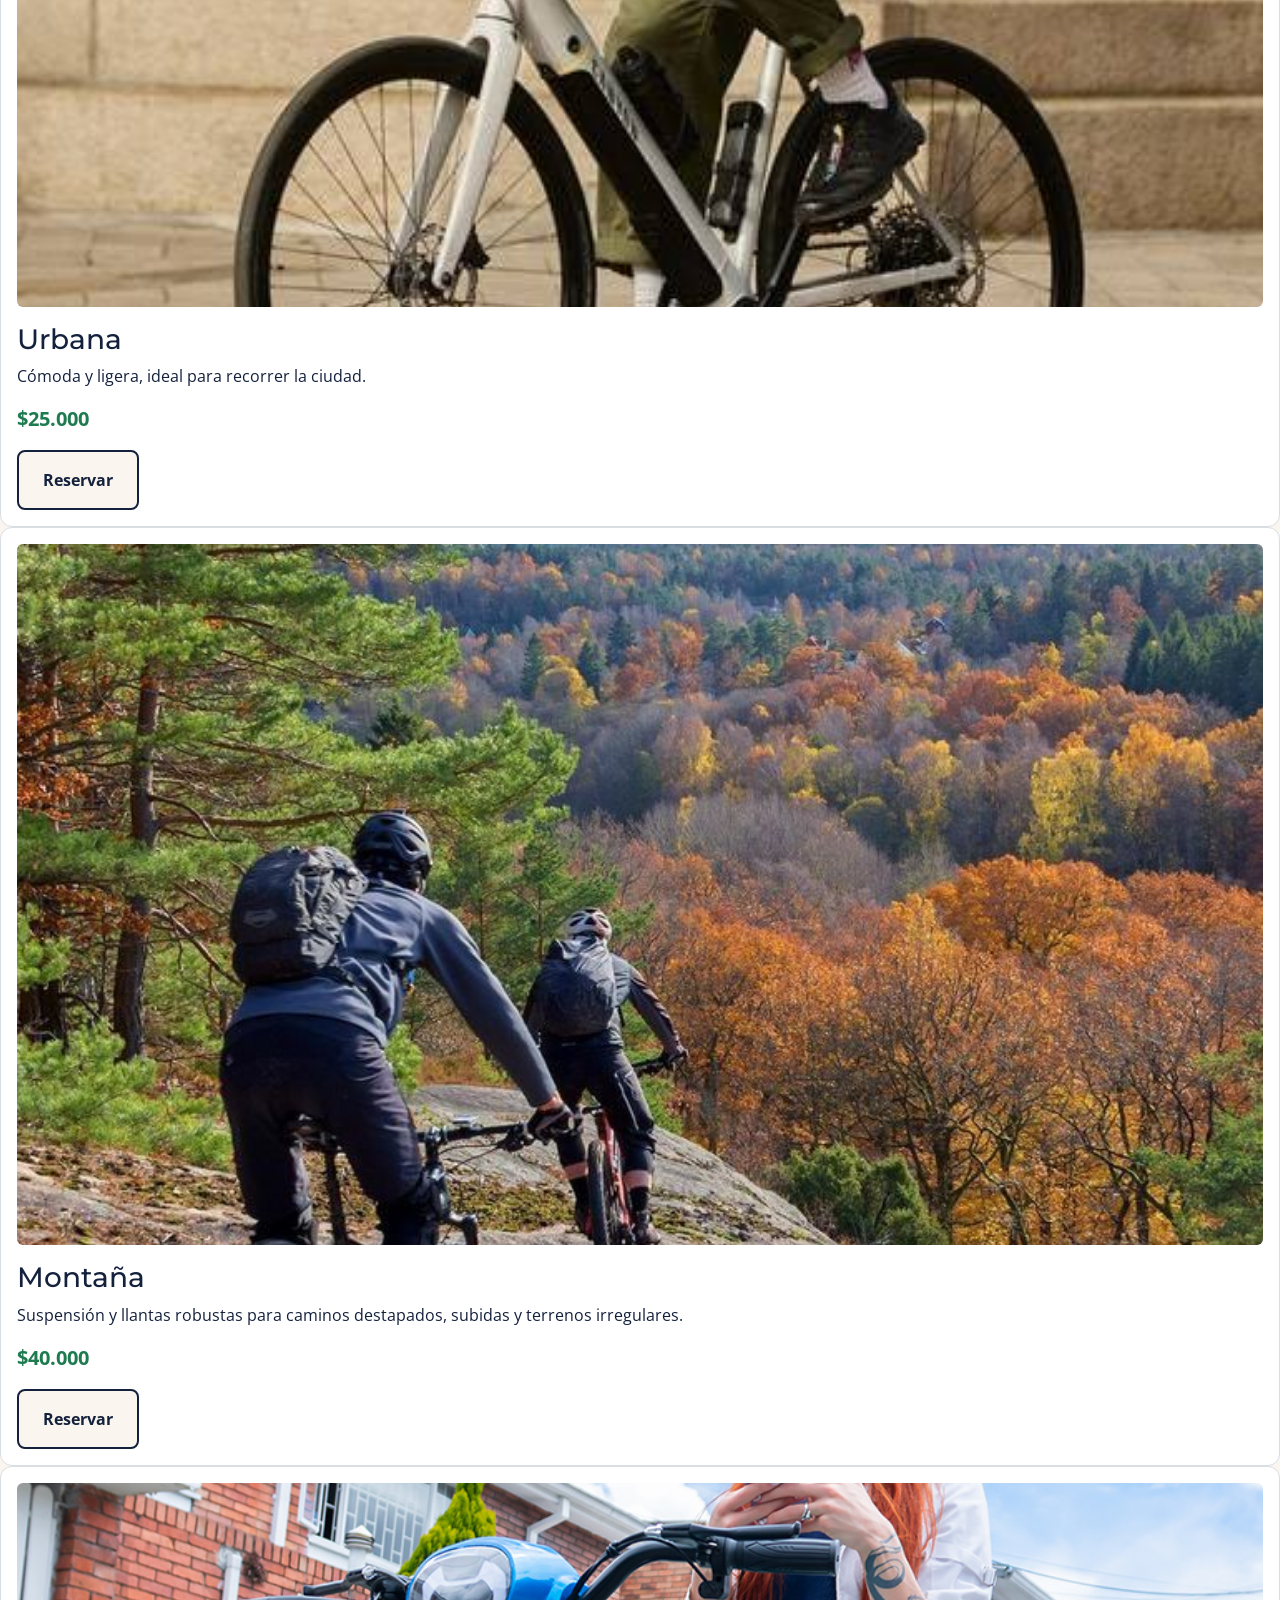
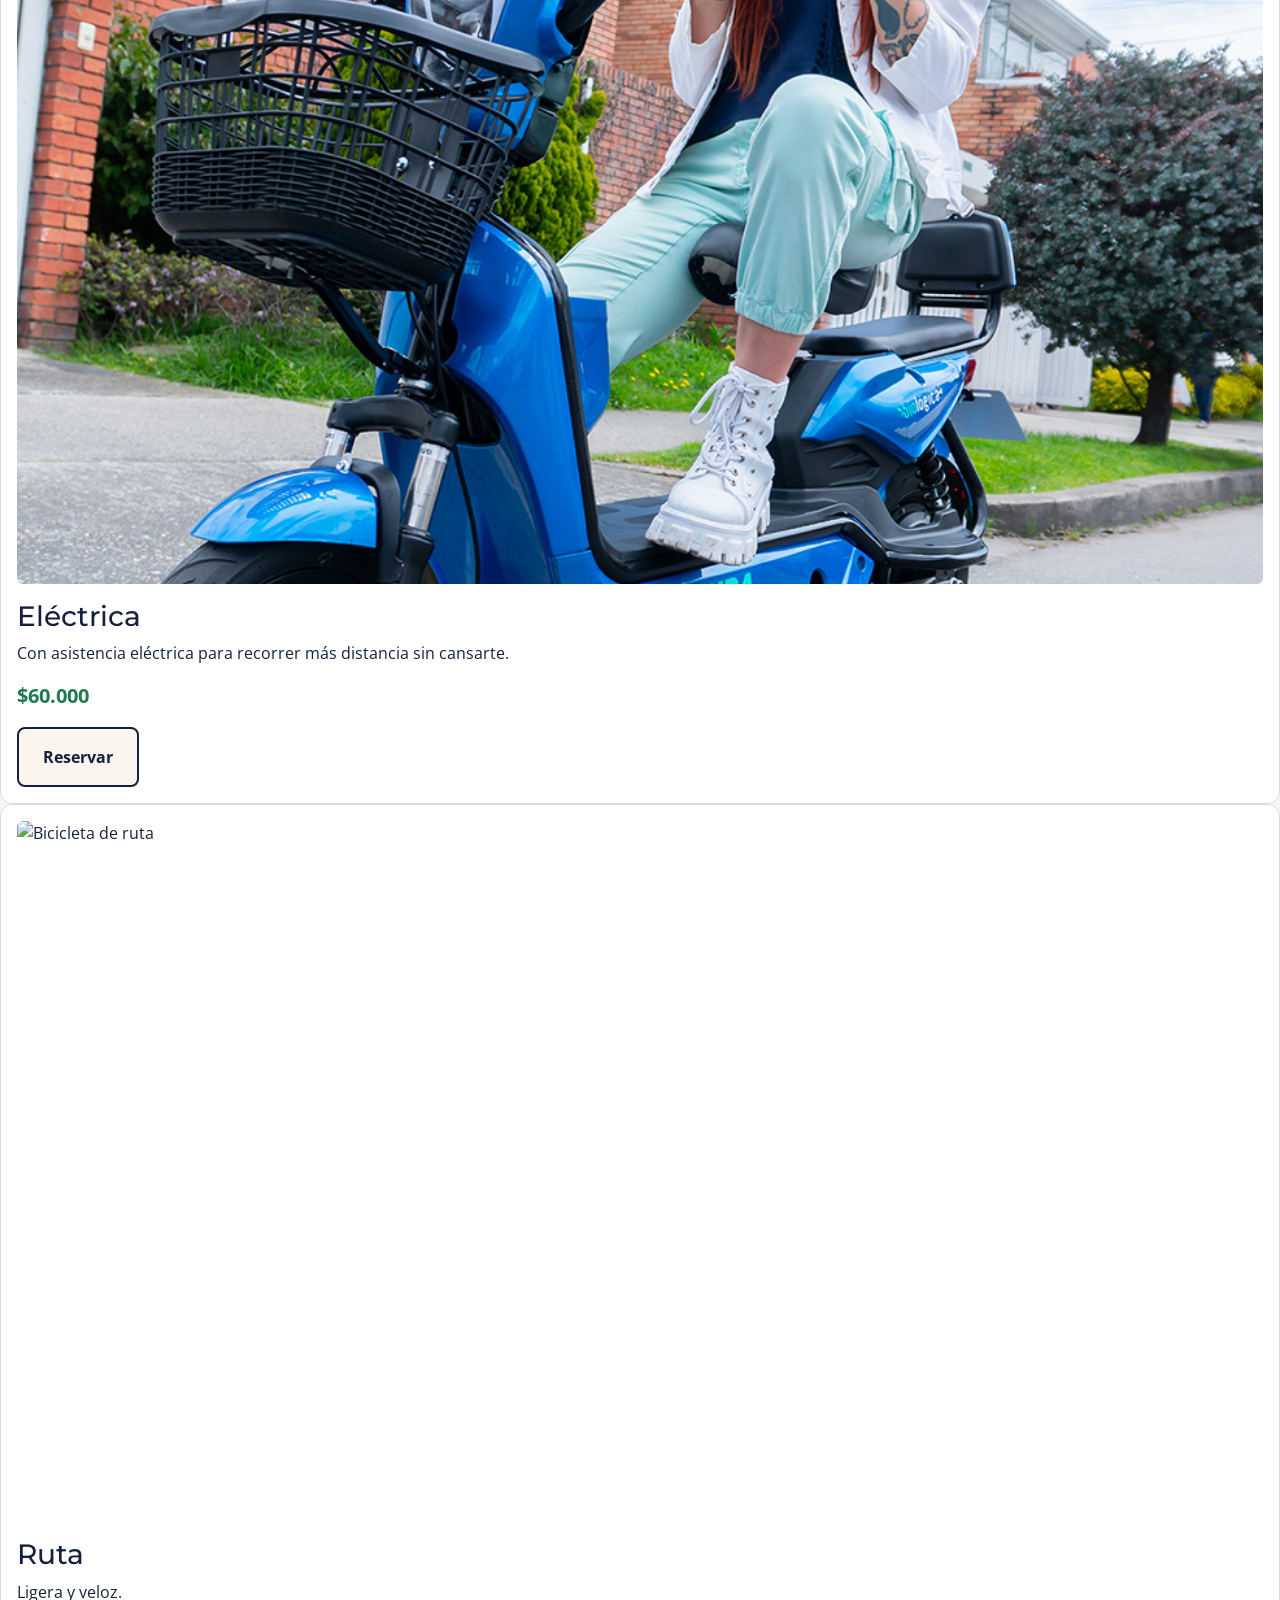
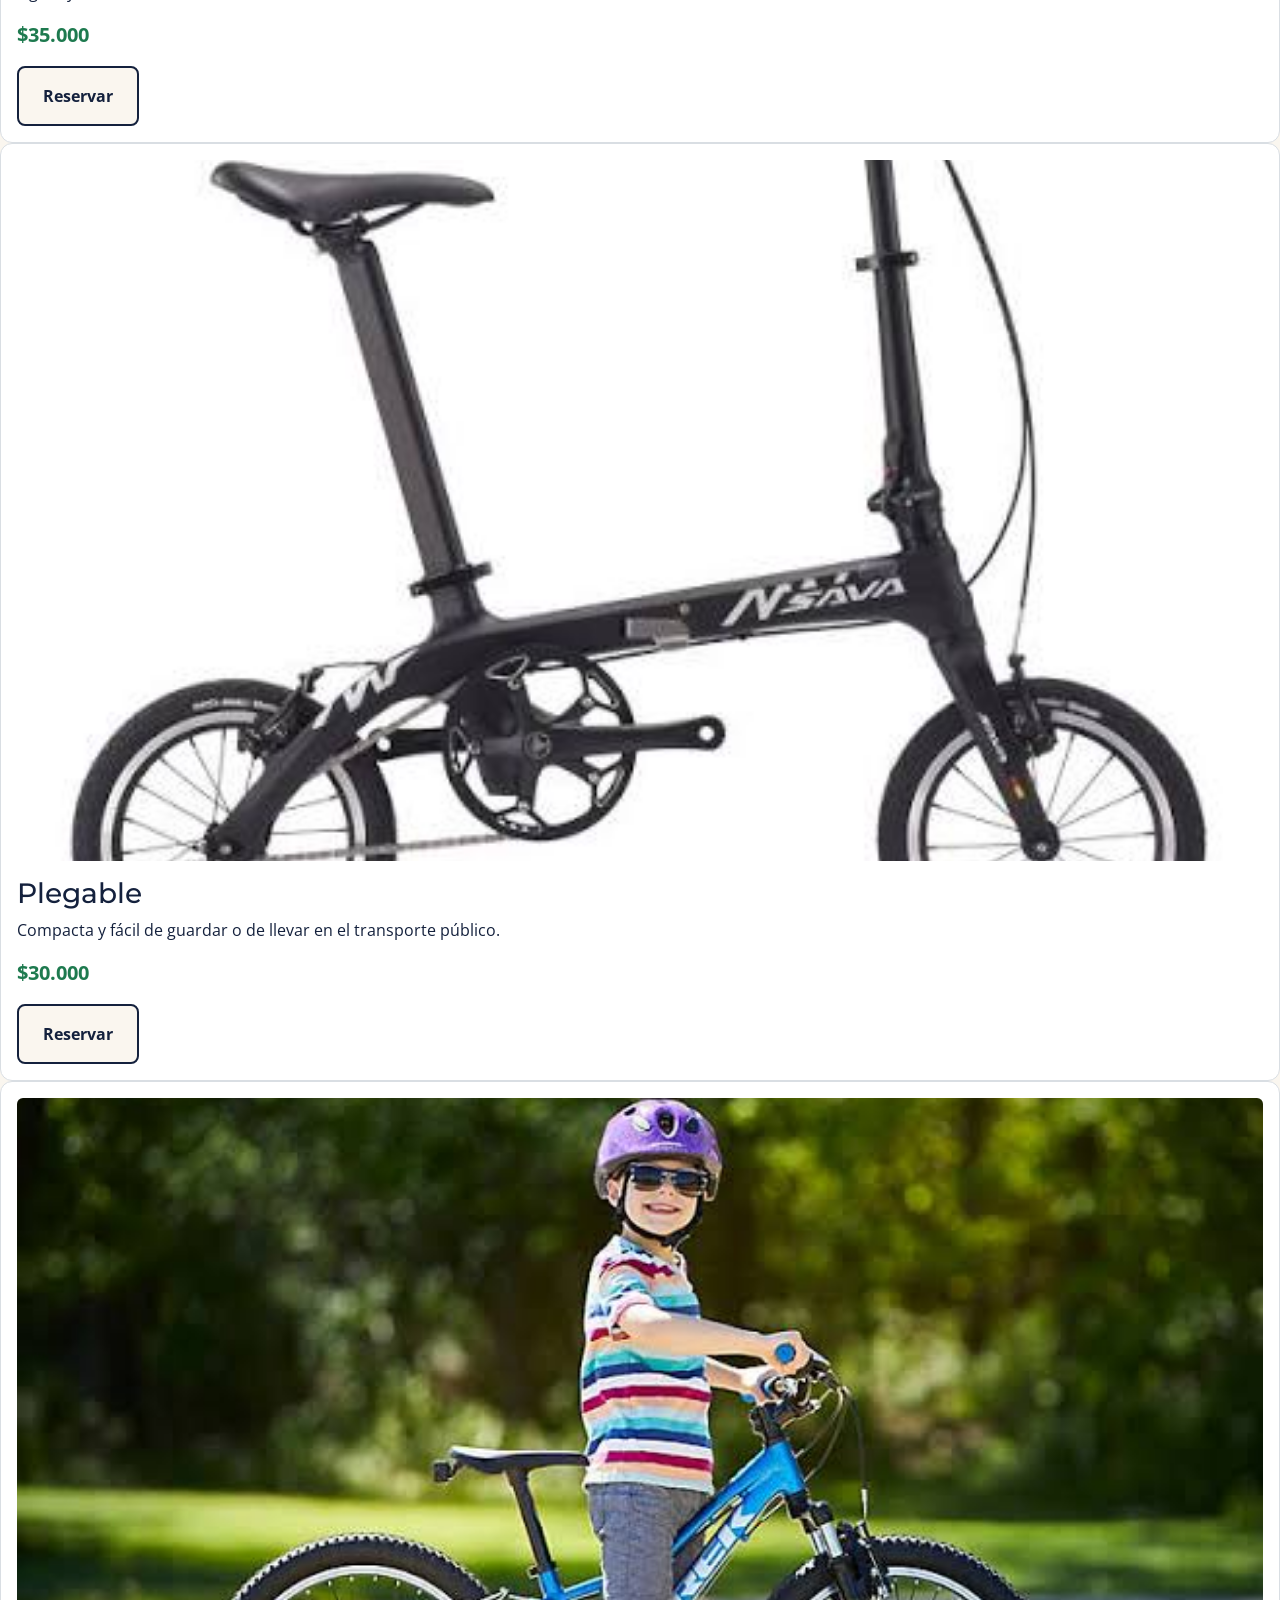
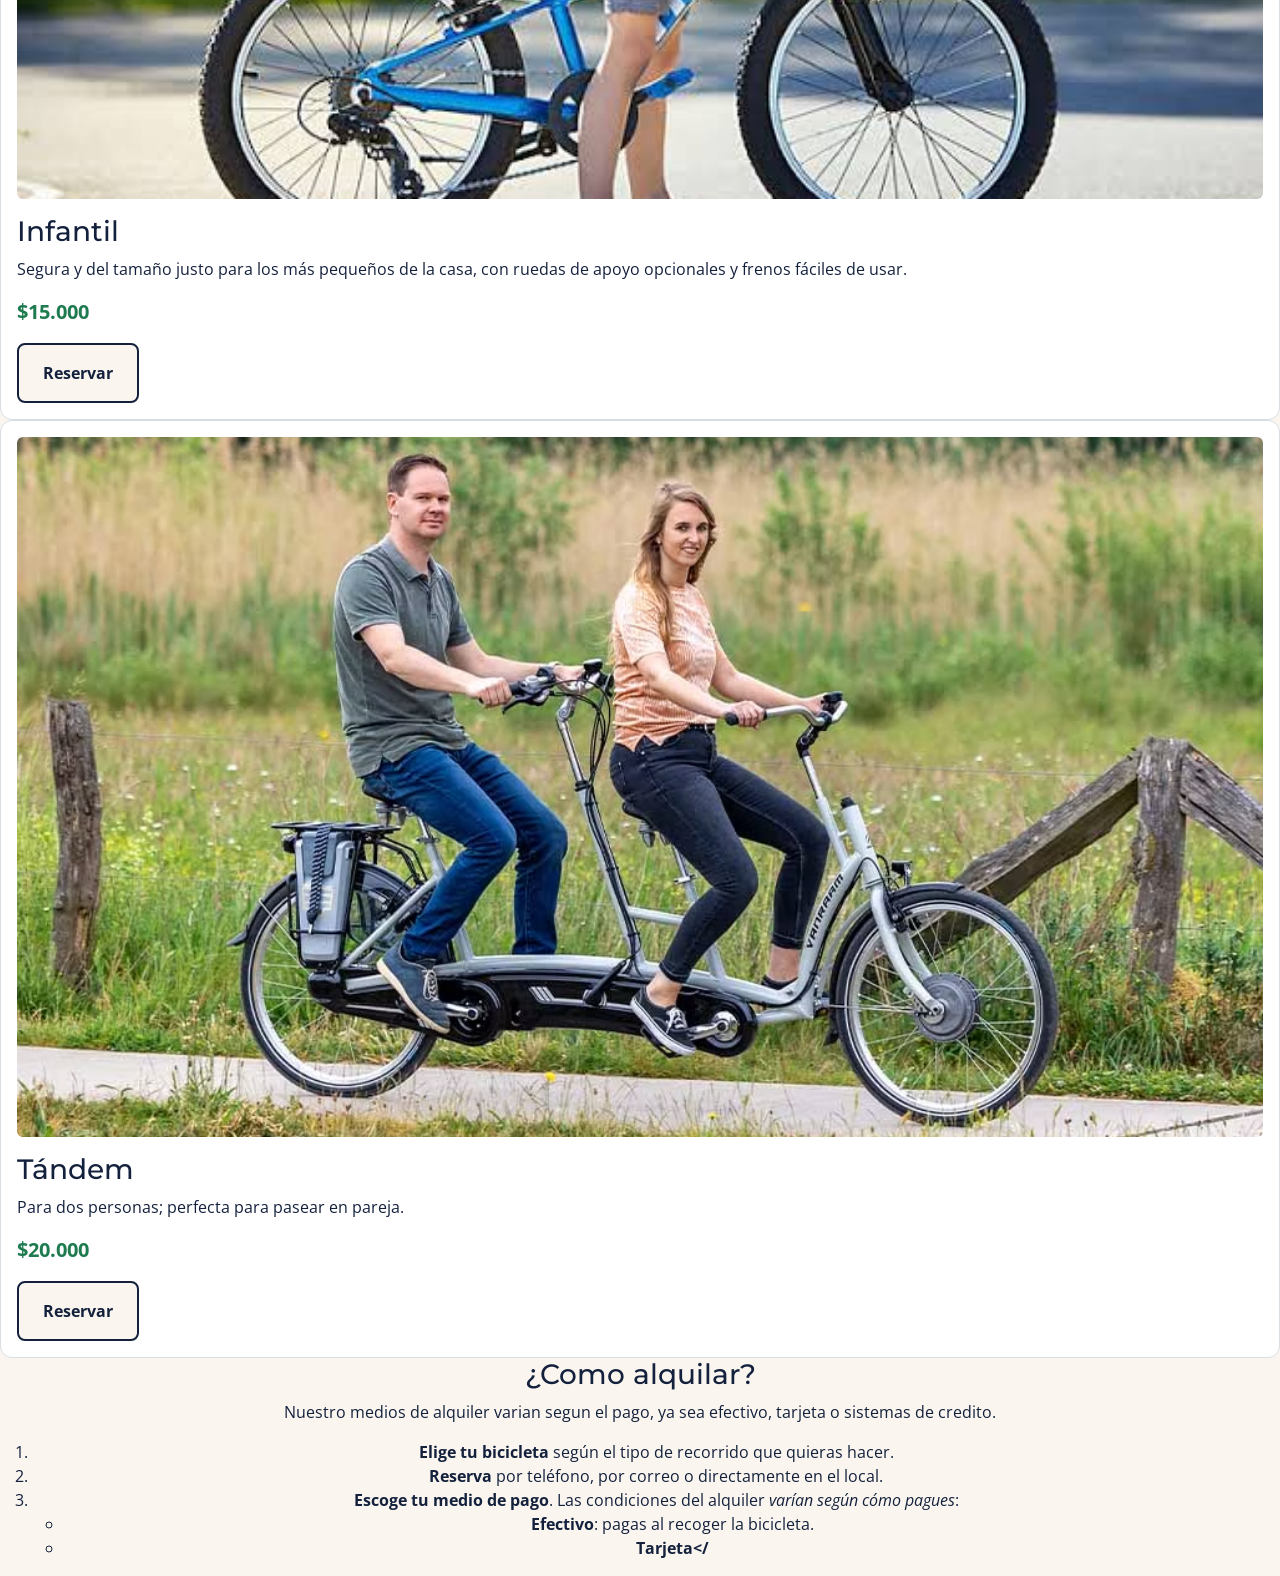
==== commit bef83a19: "finalizacion de la semana 2" ====
--- a/index.html
+++ b/index.html
@@ -1,310 +1,279 @@
 <!DOCTYPE html>
 
 <html lang="es">
-<head> 
-
-     <meta charset="UTF-8">
-     <meta name="viewport" content="width=device-width, initial-scale=1.0">
+
+<head>
+
+<meta charset="UTF-8">
+<meta name="viewport" content="width=device-width, initial-scale=1.0">
+
+<title>Rueda Libre</title>
+
+<!-- Fuentes de Google -->
 <link rel="preconnect" href="https://fonts.googleapis.com">
 <link rel="preconnect" href="https://fonts.gstatic.com" crossorigin>
 
 <link href="https://fonts.googleapis.com/css2?family=Montserrat:wght@400;500;600;700&family=Open+Sans:wght@400;500;600;700&display=swap" rel="stylesheet">
 
-<link rel="stylesheet" href="Css/styles.css">
-
-</head> 
-
-
- <body> 
-
+<!-- Bootstrap 5.3 CSS -->
+<link href="https://cdn.jsdelivr.net/npm/bootstrap@5.3.3/dist/css/bootstrap.min.css" rel="stylesheet">
+
+<!-- Tu CSS personalizado -->
+<link rel="stylesheet" href="/Css/styles.css">
+
+
+</head>
+
+<!-- Bootstrap JavaScript -->
+
+<script src="https://cdn.jsdelivr.net/npm/bootstrap@5.3.3/dist/js/bootstrap.bundle.min.js"></script>
+
+<body>
 
 <main>
 
- <header>
-  <nav>
-    <ul id="menu">
-      <li><a href="index.html" class="activo" aria-current="page">Inicio</a></li>
-      <li><a href="Paginas/tarifas-recorridos.html">Tarifas</a></li>
-      <li><a href="Paginas/reservas.html">Reservas</a></li>
-    </ul>
-  </nav>
-</header> 
-<section class="portada">
-    <h1 class="Tituloprincipal">Rueda Libre | Alquiler de bicicletas en Medellín</h1>
-    <p class="descripcion">
-      Bienvenidos a Rueda Libre, la mejor tienda de alquiler en toda el área metropolitana.
-      ¿Quieres visitarnos? <a href="#encuentranos">Mira cómo llegar</a>.
+    <header>
+        <nav>
+            <ul id="menu">
+                <li><a href="index.html" class="activo" aria-current="page">Inicio</a></li>
+                <li><a href="Paginas/tarifas-recorridos.html">Tarifas</a></li>
+                <li><a href="Paginas/reservas.html">Reservas</a></li>
+            </ul>
+        </nav>
+    </header>
+
+    <section class="portada">
+
+        <h1 class="Tituloprincipal">Rueda Libre | Alquiler de bicicletas en Medellín</h1>
+
+        <p class="descripcion">
+            Bienvenidos a Rueda Libre, la mejor tienda de alquiler en toda el área metropolitana.
+            ¿Quieres visitarnos? <a href="#encuentranos">Mira cómo llegar</a>.
+        </p>
+
+        <img src="Img/Ruta2.jpg" alt="Bicicleta" width="500" height="600">
+
+    </section>
+
+    <!-- ... ¿Quiénes somos? igual que antes ... -->
+
+    <section id="servicios">
+
+        <h2>Nuestros servicios</h2>
+
+        <article class="tarjeta">
+
+            <img src="Img/Img.jpeg" alt="Bicicleta" width="500" height="600">
+
+            <h3>Venta de bicicletas</h3>
+
+            <p>
+                Tenemos bicicletas de montaña, de ruta y urbanas para cada tipo de ciclista.
+                Todas las bicicletas se entregan <strong>armadas, revisadas y con garantía</strong>,
+                y te ayudamos a elegir la talla <em>que mejor se adapte a ti</em>.
+            </p>
+
+        </article>
+
+        <article class="tarjeta">
+
+            <img src="Img/Ruta.jpeg" alt="Bicicleta" width="500" height="600">
+
+            <h3>Alquiler de bicicletas</h3>
+
+            <p>
+                Alquila una bicicleta por horas, días o semanas, ideal para pasear o
+                recorrer la ciudad. El alquiler <strong>incluye casco y candado</strong>,
+                así que solo tienes que preocuparte por <em>disfrutar el recorrido</em>.
+            </p>
+
+        </article>
+
+        <article class="tarjeta">
+
+            <img src="Img/Tarjetas.jpg" alt="Credito" width="500" height="600">
+
+            <h3>Opciones de crédito</h3>
+
+            <p>
+                ¿Quieres tu bicicleta, pero prefieres pagarla poco a poco? Ofrecemos
+                <strong>planes de crédito con cuotas mensuales fijas</strong> y un
+                proceso sencillo de aprobación, <em>sin complicaciones ni letra pequeña</em>.
+            </p>
+
+        </article>
+
+    </section>
+
+    <section class="rutas">
+
+        <h2>Nuestras rutas</h2>
+
+        <article class="tarjeta ruta-card">
+
+            <img src="Img/Ruta2.jpg" alt="Ruta por Medellín">
+
+            <h3>Ruta urbana</h3>
+
+            <p>
+                Disfruta de un recorrido por las principales calles
+                y lugares de Medellín.
+            </p>
+
+        </article>
+
+        <article class="tarjeta ruta-card">
+
+            <img src="Img/Rutas.jpeg" alt="Ruta de montaña">
+
+            <h3>Ruta de montaña</h3>
+
+            <p>
+                Explora caminos naturales, pendientes y paisajes
+                increíbles.
+            </p>
+
+        </article>
+
+        <article class="tarjeta ruta-card">
+
+            <img src="Img/Montaña.jpg" alt="Ruta ecológica">
+
+            <h3>Ruta ecológica</h3>
+
+            <p>
+                Conecta con la naturaleza y disfruta de una
+                experiencia diferente sobre dos ruedas.
+            </p>
+
+        </article>
+
+    </section>
+
+    <section id="flota" class="flota">
+
+        <h2>Nuestra flota</h2>
+
+        <article class="tarjeta modelo">
+
+            <img src="/Img/Urban.jpeg" alt="Bicicleta urbana" width="500" height="600">
+
+            <h3>Urbana</h3>
+
+            <p class="modelo-desc">Cómoda y ligera, ideal para recorrer la ciudad.</p>
+
+            <p class="precio">$25.000</p>
+
+            <a href="Paginas/reservas.html" class="btn-cta" aria-label="Reservar bicicleta Urbana">Reservar</a>
+
+        </article>
+
+        <article class="tarjeta modelo">
+
+            <img src="/Img/Montaña.jpg" alt="Bicicleta de montaña" width="500" height="600">
+
+            <h3>Montaña</h3>
+
+            <p class="modelo-desc">Suspensión y llantas robustas para caminos destapados, subidas y terrenos irregulares.</p>
+
+            <p class="precio">$40.000</p>
+
+            <a href="Paginas/reservas.html" class="btn-cta" aria-label="Reservar bicicleta de Montaña">Reservar</a>
+
+        </article>
+
+        <article class="tarjeta modelo">
+
+            <img src="/Img/Electricas.jpg" alt="Bicicleta eléctrica" width="500" height="600">
+
+            <h3>Eléctrica</h3>
+
+            <p class="modelo-desc">Con asistencia eléctrica para recorrer más distancia sin cansarte.</p>
+
+            <p class="precio">$60.000</p>
+
+            <a href="Paginas/reservas.html" class="btn-cta" aria-label="Reservar bicicleta Eléctrica">Reservar</a>
+
+        </article>
+
+        <article class="tarjeta modelo">
+
+            <img src="/Img/Rutas.jpeg" alt="Bicicleta de ruta" width="500" height="600">
+
+            <h3>Ruta</h3>
+
+            <p class="modelo-desc">Ligera y veloz.</p>
+
+            <p class="precio">$35.000</p>
+
+            <a href="Paginas/reservas.html" class="btn-cta" aria-label="Reservar bicicleta de Ruta">Reservar</a>
+
+        </article>
+
+        <article class="tarjeta modelo">
+
+            <img src="/Img/Plegable.jpeg" alt="Bicicleta plegable" width="500" height="600">
+
+            <h3>Plegable</h3>
+
+            <p class="modelo-desc">Compacta y fácil de guardar o de llevar en el transporte público.</p>
+
+            <p class="precio">$30.000</p>
+
+            <a href="Paginas/reservas.html" class="btn-cta" aria-label="Reservar bicicleta Plegable">Reservar</a>
+
+        </article>
+
+        <article class="tarjeta modelo">
+
+            <img src="/Img/NIño.jpeg" alt="Bicicleta infantil" width="500" height="600">
+
+            <h3>Infantil</h3>
+
+            <p class="modelo-desc">Segura y del tamaño justo para los más pequeños de la casa, con ruedas de apoyo opcionales y frenos fáciles de usar.</p>
+
+            <p class="precio">$15.000</p>
+
+            <a href="Paginas/reservas.html" class="btn-cta" aria-label="Reservar bicicleta Infantil">Reservar</a>
+
+        </article>
+
+        <article class="tarjeta modelo">
+
+            <img src="/Img/tandem.jpeg" alt="Bicicleta tándem" width="500" height="600">
+
+            <h3>Tándem</h3>
+
+            <p class="modelo-desc">Para dos personas; perfecta para pasear en pareja.</p>
+
+            <p class="precio">$20.000</p>
+
+            <a href="/Paginas/reservas.html" class="btn-cta" aria-label="Reservar bicicleta Tándem">Reservar</a>
+
+        </article>
+
+    </section>
+
+    <section>
+
+        <h3>¿Como alquilar?</h3>
+
+    </section>
+
+    <p>
+        Nuestro medios de alquiler varian segun el pago, ya sea efectivo, tarjeta o sistemas de credito.
     </p>
-    <img src="Img/Ruta2.jpg" alt="Bicicleta" width="500" height="600">
-    
-</section>
-
-  
-
-</section>
-
-  <!-- ... ¿Quiénes somos? igual que antes ... -->
-
-  <section id="servicios">
-
-
-    <h2>Nuestros servicios</h2>
-
-    <article class="tarjeta">
-      <img src="Img/Img.jpeg" alt="Bicicleta" width="500" height="600">
-      <h3>Venta de bicicletas</h3>
-      <p>
-        Tenemos bicicletas de montaña, de ruta y urbanas para cada tipo de ciclista.
-        Todas las bicicletas se entregan <strong>armadas, revisadas y con garantía</strong>,
-        y te ayudamos a elegir la talla <em>que mejor se adapte a ti</em>.
-      </p>
-    </article>
-
-    <article class="tarjeta">
-      <img src="Img/Ruta.jpeg" alt="Bicicleta" width="500" height="600">
-      <h3>Alquiler de bicicletas</h3>
-      <p>
-        Alquila una bicicleta por horas, días o semanas, ideal para pasear o
-        recorrer la ciudad. El alquiler <strong>incluye casco y candado</strong>,
-        así que solo tienes que preocuparte por <em>disfrutar el recorrido</em>.
-      </p>
-    </article>
-
-    <article class="tarjeta">
-      <img src="Img/Tarjetas.jpg" alt="Credito" width="500" height="600">
-      <h3>Opciones de crédito</h3>
-      <p>
-        ¿Quieres tu bicicleta, pero prefieres pagarla poco a poco? Ofrecemos
-        <strong>planes de crédito con cuotas mensuales fijas</strong> y un
-        proceso sencillo de aprobación, <em>sin complicaciones ni letra pequeña</em>.
-      </p>
-    </article>
-  </section>
-
-
-  <section class="rutas">
-
-  <h2>Nuestras rutas</h2>
-
-  <article class="tarjeta ruta-card">
-
-    <img src="Img/Ruta2.jpg" alt="Ruta por Medellín">
-
-    <h3>Ruta urbana</h3>
-
-    <p>
-      Disfruta de un recorrido por las principales calles
-      y lugares de Medellín.
-    </p>
-
-  </article>
-
-  <article class="tarjeta ruta-card">
-
-    <img src="Img/Rutas.jpeg" alt="Ruta de montaña">
-
-    <h3>Ruta de montaña</h3>
-
-    <p>
-      Explora caminos naturales, pendientes y paisajes
-      increíbles.
-    </p>
-
-  </article>
-
-  <article class="tarjeta ruta-card">
-
-    <img src="Img/Montaña.jpg" alt="Ruta ecológica">
-
-    <h3>Ruta ecológica</h3>
-
-    <p>
-      Conecta con la naturaleza y disfruta de una
-      experiencia diferente sobre dos ruedas.
-    </p>
-
-  </article>
-
-</section>
-
-
-  <section id="flota" class="flota">
-  <h2>Nuestra flota</h2>
-
-  <article class="tarjeta modelo">
-    <img src="Img/Urban.jpeg" alt="Bicicleta urbana" width="500" height="600">
-    <h3>Urbana</h3>
-    <p class="modelo-desc">Cómoda y ligera, ideal para recorrer la ciudad.</p>
-    <p class="precio">$25.000</p>
-    <a href="Paginas/reservas.html" class="btn-cta" aria-label="Reservar bicicleta Urbana">Reservar</a>
-  </article>
-
-  <article class="tarjeta modelo">
-    <img src="Img/Montaña.jpg" alt="Bicicleta de montaña" width="500" height="600">
-    <h3>Montaña</h3>
-    <p class="modelo-desc">Suspensión y llantas robustas para caminos destapados, subidas y terrenos irregulares.</p>
-    <p class="precio">$40.000</p>
-    <a href="Paginas/reservas.html" class="btn-cta" aria-label="Reservar bicicleta de Montaña">Reservar</a>
-  </article>
-
-  <article class="tarjeta modelo">
-    <img src="Img/Electricas.jpg" alt="Bicicleta eléctrica" width="500" height="600">
-    <h3>Eléctrica</h3>
-    <p class="modelo-desc">Con asistencia eléctrica para recorrer más distancia sin cansarte.</p>
-    <p class="precio">$60.000</p>
-    <a href="Paginas/reservas.html" class="btn-cta" aria-label="Reservar bicicleta Eléctrica">Reservar</a>
-  </article>
-
-  
-  <article class="tarjeta modelo">
-    <img src="Img/Rutas.jpeg" alt="Bicicleta de ruta" width="500" height="600">
-    <h3>Ruta</h3>
-    <p class="modelo-desc">Ligera y veloz.</p>
-    <p class="precio">$35.000</p>
-    <a href="Paginas/reservas.html" class="btn-cta" aria-label="Reservar bicicleta de Ruta">Reservar</a>
-  </article>
-
-  
-  <article class="tarjeta modelo">
-    <img src="Img/Plegable.jpeg" alt="Bicicleta plegable" width="500" height="600">
-    <h3>Plegable</h3>
-    <p class="modelo-desc">Compacta y fácil de guardar o de llevar en el transporte público.</p>
-    <p class="precio">$30.000</p>
-    <a href="Paginas/reservas.html" class="btn-cta" aria-label="Reservar bicicleta Plegable">Reservar</a>
-  </article>
-
-
-  <article class="tarjeta modelo">
-    <img src="Img/NIño.jpeg" alt="Bicicleta infantil" width="500" height="600">
-    <h3>Infantil</h3>
-    <p class="modelo-desc">Segura y del tamaño justo para los más pequeños de la casa, con ruedas de apoyo opcionales y frenos fáciles de usar.</p>
-    <p class="precio">$15.000</p>
-    <a href="Paginas/reservas.html" class="btn-cta" aria-label="Reservar bicicleta Infantil">Reservar</a>
-  </article>
-
-
-
- <article class="tarjeta modelo">
-    <img src="Img/tandem.jpeg" alt="Bicicleta tándem" width="500" height="600">
-    <h3>Tándem</h3>
-    <p class="modelo-desc">Para dos personas; perfecta para pasear en pareja.</p>
-    <p class="precio">$20.000</p>
-    <a href="Paginas/reservas.html" class="btn-cta" aria-label="Reservar bicicleta Tándem">Reservar</a>
-  </article>
-  </section>
-  
-  
-
-
-
-
-
- 
-<section> <h3>¿Como alquilar?</h3></section>
-
-
-<p> Nuestro medios de alquiler varian segun el pago, ya sea efectivo, tarjeta o sistemas de credito. </p>
-
-
-<ol>
-  <li><strong>Elige tu bicicleta</strong> según el tipo de recorrido que quieras hacer.</li>
-  <li><strong>Reserva</strong> por teléfono, por correo o directamente en el local.</li>
-  <li>
-    <strong>Escoge tu medio de pago</strong>. Las condiciones del alquiler
-    <em>varían según cómo pagues</em>:
-    <ul>
-      <li><strong>Efectivo</strong>: pagas al recoger la bicicleta.</li>
-       
-      <li><strong>Tarjeta</strong>: pagas en el local o al reservar.</li>
-      <li><strong>Sistemas de crédito</strong>: pagas en cuotas.</li>
-    </ul>
-  </li>
-  <li><strong>Recoge tu bicicleta</strong> con casco y candado, y <em>sal a rodar</em>.</li>
-</ol>
-
-<h3>Beneficios del alquiler</h3>
-
-<ul>
-  <li><strong>Casco y candado incluidos</strong> en todos los alquileres.</li>
-  <li>Bicicletas <strong>revisadas</strong> antes de cada salida.</li>
-  <li><strong>Tres formas de pago</strong>: efectivo, tarjeta o crédito.</li>
-</ul>
-
-
-<h1 class="titulo-RuedaLibre">Rueda Libre</h1>
-
-<!-- Enlace interno: del primer párrafo hacia "Encuéntranos" -->
-<p>
-  Vendemos, alquilamos y damos opciones de crédito para tus bicicletas.
-  ¿Quieres visitarnos y mirar nuestros precios? 
- 
-</p>
-<p>
-
-Aqui puedes encontrarlos!
-
-<a href="Paginas/tarifas-recorridos.html" class="btn-cta">Ver Tarifas</a>     
-
-
-
-
-
-
-</p>
-
-     <p>    Si deseas reservar aqui tendras la opcion!
-
-
-
-<a href="Paginas/reservas.html" class="btn-cta">Reservar ahora</a>
-
-
-
-
-<a
-href="https://wa.me/573001234567"
-class="whatsapp-fijo"
-target="_blank"
-rel="noopener noreferrer"
-aria-label="WhatsApp"
-
-> WhatsApp
-</a>
-
-
-
-    
-    
-    </p>
-</main>
-
-
-
-
-<footer>
-  <section class="pie-bloque">
-    <h2>Rueda Libre</h2>
-    <p>Venta, alquiler y crédito de bicicletas en Medellín.</p>
-  </section>
-
-  <section class="pie-bloque">
-    <h2>Contacto</h2>
-    <p><a href="mailto:hola@ruedalibre.example">hola@ruedalibre.example</a></p>
-    <p><a href="https://www.google.com/maps/search/?api=1&amp;query=Medellín" target="_blank" rel="noopener noreferrer">Ver ubicación en el mapa</a></p>
-  </section>
-
-  <section class="pie-bloque">
-    <h2>Horario</h2>
-    <p>Salidas: 8:00 a. m., 12:00 m. y 3:00 p. m.</p>
-  </section>
-
-  <p class="derechos">&copy; 2026 Rueda Libre. Todos los derechos reservados.</p>
-</footer>
-
-</body>
-
-
-
-
-
-</html>+
+    <ol>
+
+        <li><strong>Elige tu bicicleta</strong> según el tipo de recorrido que quieras hacer.</li>
+
+        <li><strong>Reserva</strong> por teléfono, por correo o directamente en el local.</li>
+
+        <li>
+            <strong>Escoge tu medio de pago</strong>. Las condiciones del alquiler
+            <em>varían según cómo pagues</em>:
+
+            <ul>
+                <li><strong>Efectivo</strong>: pagas al recoger la bicicleta.</li>
+                <li><strong>Tarjeta</
--- a/Css/styles.css
+++ b/Css/styles.css
@@ -1,715 +1,173 @@
-/* ==================================================
-   RUEDA LIBRE - HOJA DE ESTILOS
-   Diseño Mobile First
-   ================================================== */
+/* =========================================
 
+VARIABLES ========================================= */
 
-/* ===== 1. VARIABLES ===== */
+:root { --verde-ruta: #1E7A4F; --naranja-pedal: #F39A2B; --azul-noche: #14213D; --crema: #FAF6EF; --gris-asfalto: #5B6470; --blanco: #FFFFFF; --borde-suave: #D9DEE3;
 
-:root {
-  --verde-ruta: #1E7A4F;
-  --naranja-pedal: #F39A2B;
-  --azul-noche: #14213D;
-  --crema: #FAF6EF;
-  --gris-asfalto: #5B6470;
-  --blanco: #FFFFFF;
-  --borde-suave: #D9DEE3;
+/* Espaciado */ --espacio-1: 0.25rem; --espacio-2: 0.5rem; --espacio-3: 1rem; --espacio-4: 1.5rem; --espacio-5: 2rem; --espacio-6: 3rem;
 
-  /* Espaciado */
-  --espacio-1: 0.25rem;
-  --espacio-2: 0.5rem;
-  --espacio-3: 1rem;
-  --espacio-4: 1.5rem;
-  --espacio-5: 2rem;
-  --espacio-6: 3rem;
+/* Bordes */ --radio: 0.75rem; }
 
-  /* Bordes */
-  --radio: 0.75rem;
-}
+/* =========================================
 
+ESTILOS GENERALES ========================================= */
 
-/* ===== 2. ESTILOS GENERALES ===== */
+*, *::before, *::after { box-sizing: border-box; }
 
-*,
-*::before,
-*::after {
-  box-sizing: border-box;
-}
+html { width: 100%; }
 
-html {
-  width: 100%;
-}
+body { margin: 0; font-family: 'Open Sans', sans-serif; background-color: var(--crema); text-align: center; color: var(--azul-noche); }
 
-body {
-  margin: 0;
-  padding: var(--espacio-3);
-  font-family: 'Open Sans', sans-serif;
-  background-color: var(--crema);
-  text-align: center;
-  color: var(--azul-noche);
-}
+h1, h2, h3, h4, h5, h6 { font-family: 'Montserrat', sans-serif; }
 
-header,
-main,
-footer {
-  width: 100%;
-  max-width: 60rem;
-  margin: 0 auto;
-}
+img { display: block; max-width: 100%; height: auto; margin: 0 auto; }
 
-h1,
-h2,
-h3,
-h4,
-h5,
-h6 {
-  font-family: 'Montserrat', sans-serif;
-}
+a { color: var(--verde-ruta); }
 
-img {
-  display: block;
-  max-width: 100%;
-  height: auto;
-  margin: 0 auto;
-}
+a:hover { text-decoration: none; }
 
-a {
-  color: var(--verde-ruta);
-}
+a:focus { outline: 3px solid var(--azul-noche); outline-offset: 3px; }
 
-a:hover {
-  text-decoration: none;
-}
+/* =========================================
 
-a:focus {
-  outline: 3px solid var(--azul-noche);
-  outline-offset: 3px;
-}
+ENCABEZADO Y MENÚ ========================================= */
 
+header { padding: var(--espacio-3) 0; border-bottom: 1px solid var(--borde-suave); }
 
-/* ===== 3. ENCABEZADO Y MENÚ ===== */
+.marca { font-family: 'Montserrat', sans-serif; font-size: 1.5rem; font-weight: 700; color: var(--azul-noche); text-decoration: none; }
 
-/* Móvil: nombre arriba y menú debajo */
+#menu { display: flex; flex-wrap: wrap; justify-content: center; align-items: center; gap: var(--espacio-3); list-style: none; margin: 0; padding: 0; }
 
-header {
-  display: flex;
-  flex-direction: column;
-  align-items: center;
-  gap: var(--espacio-3);
-  padding: var(--espacio-3) 0;
-  border-bottom: 1px solid var(--borde-suave);
-}
+#menu a { color: var(--gris-asfalto); text-decoration: none; }
 
-.marca {
-  margin: 0;
-  font-family: 'Montserrat', sans-serif;
-  font-size: 1.5rem;
-  font-weight: 700;
-  color: var(--azul-noche);
-  text-decoration: none;
-}
+#menu a.activo { color: var(--verde-ruta); font-weight: 700; }
 
-#menu {
-  display: flex;
-  flex-direction: column;
-  align-items: center;
-  gap: var(--espacio-3);
-  list-style: none;
-  margin: 0;
-  padding: 0;
-}
+#menu a:hover { color: var(--azul-noche); text-decoration: underline; }
 
-#menu a {
-  color: var(--gris-asfalto);
-  text-decoration: none;
-}
+#menu a:focus { outline: 3px solid var(--azul-noche); outline-offset: 3px; }
 
-#menu a.activo {
-  color: var(--verde-ruta);
-  font-weight: 700;
-}
+/* =========================================
 
-#menu a:hover {
-  color: var(--azul-noche);
-  text-decoration: underline;
-}
+TARJETAS ========================================= */
 
-#menu a:focus {
-  outline: 3px solid var(--azul-noche);
-  outline-offset: 3px;
-}
+.tarjeta { padding: var(--espacio-3); border: 1px solid var(--borde-suave); border-radius: var(--radio); background-color: var(--blanco); text-align: left; }
 
+.tarjeta h3 { margin-top: 0; }
 
-/* ===== 4. PORTADA ===== */
+.tarjeta img { width: 100%; max-width: 100%; aspect-ratio: 16 / 9; object-fit: cover; border-radius: calc(var(--radio) / 2); margin-bottom: var(--espacio-3); }
 
-/* Móvil: una sola columna */
+/* =========================================
 
-.portada {
-  display: grid;
-  grid-template-columns: 1fr;
-  gap: var(--espacio-4);
-  padding: var(--espacio-4) 0;
-  align-items: center;
-}
+BOTONES PERSONALIZADOS ========================================= */
 
-.portada-texto {
-  display: flex;
-  flex-direction: column;
-  justify-content: center;
-  align-items: center;
-  text-align: center;
-}
+.btn-cta { display: inline-block; padding: var(--espacio-3) var(--espacio-4); background-color: var(--crema); color: var(--azul-noche); font-family: inherit; font-size: 1em; font-weight: 700; text-decoration: none; border: 2px solid var(--azul-noche); border-radius: 8px; cursor: pointer; text-align: center; }
 
-.Tituloprincipal,
-.titulo-RuedaLibre,
-.descripcion {
-  text-align: center;
-}
+.btn-cta:hover { background-color: var(--azul-noche); color: var(--crema); }
 
-.portada-texto h1 {
-  color: var(--azul-noche);
-}
+.btn-cta:focus { outline: 3px solid var(--verde-ruta); outline-offset: 3px; }
 
-.portada-texto p {
-  color: var(--gris-asfalto);
-  line-height: 1.7;
-}
+.btn-cta:active { transform: translateY(1px); }
 
-.portada-imagen img {
-  width: 100%;
-  height: 280px;
-  object-fit: cover;
-  border-radius: var(--radio);
-}
+/* =========================================
 
+MODELOS Y PRECIOS ========================================= */
 
-/* ===== 5. TARJETAS DE SERVICIOS ===== */
+.modelo h3 { margin-bottom: var(--espacio-2); }
 
-.tarjeta {
-  padding: var(--espacio-3);
-  margin-bottom: var(--espacio-4);
-  border: 1px solid var(--borde-suave);
-  border-radius: var(--radio);
-  background-color: var(--blanco);
-  text-align: left;
-}
+.modelo-desc { margin-bottom: var(--espacio-3); }
 
-.tarjeta h3 {
-  margin-top: 0;
-}
+.precio { margin: 0 0 var(--espacio-3); font-size: 1.25rem; font-weight: 700; color: var(--verde-ruta); }
 
-.tarjeta img {
-  width: 100%;
-  max-width: 100%;
-  aspect-ratio: 16 / 9;
-  object-fit: cover;
-  border-radius: calc(var(--radio) / 2);
-  margin-bottom: var(--espacio-3);
-}
+/* =========================================
 
+RUTAS ========================================= */
 
-/* ===== 6. BOTONES ===== */
+.ruta-card h3 { color: var(--verde-ruta); }
 
-.btn-cta {
-  display: inline-block;
-  padding: var(--espacio-3) var(--espacio-4);
-  background-color: var(--crema);
-  color: var(--azul-noche);
-  font-family: inherit;
-  font-size: 1em;
-  font-weight: 700;
-  text-decoration: none;
-  border: 2px solid var(--azul-noche);
-  border-radius: 8px;
-  cursor: pointer;
-  text-align: center;
-}
+.ruta-card p { line-height: 1.6; }
 
-.btn-cta:hover {
-  background-color: var(--azul-noche);
-  color: var(--crema);
-}
+/* =========================================
 
-.btn-cta:focus {
-  outline: 3px solid var(--verde-ruta);
-  outline-offset: 3px;
-}
+FORMULARIOS ========================================= */
 
-.btn-cta:active {
-  transform: translateY(1px);
-}
+fieldset { margin: 0 0 var(--espacio-4); padding: var(--espacio-3); border: 1px solid var(--verde-ruta); border-radius: var(--radio); text-align: left; min-width: 0; }
 
+legend { font-weight: bold; color: var(--verde-ruta); padding: 0 var(--espacio-2); }
 
-/* ===== 7. FLOTA ===== */
+label { display: block; margin-top: var(--espacio-3); }
 
-/* Móvil: una columna */
+/* Radio buttons y casillas */
 
-.flota {
-  display: grid;
-  grid-template-columns: 1fr;
-  gap: var(--espacio-4);
-}
+input[type="radio"] + label, input[type="checkbox"] + label { display: inline-block; margin-top: 0; margin-right: var(--espacio-2); }
 
-.flota > h2 {
-  grid-column: 1 / -1;
-  margin-bottom: 0;
-}
+/* Estados de los campos Bootstrap */
 
-.modelo {
-  display: flex;
-  flex-direction: column;
-  margin-bottom: 0;
-}
+.form-control:focus, .form-select:focus { outline: 3px solid var(--azul-noche); outline-offset: 2px; border-color: var(--verde-ruta); box-shadow: none; }
 
-.modelo h3 {
-  margin-bottom: var(--espacio-2);
-}
+form .btn-cta { margin-top: var(--espacio-3); }
 
-.modelo-desc {
-  flex-grow: 1;
-  margin: 0 0 var(--espacio-3);
-}
+/* =========================================
 
-.precio {
-  margin: 0 0 var(--espacio-3);
-  font-size: 1.25rem;
-  font-weight: 700;
-  color: var(--verde-ruta);
-}
+TABLAS DE TARIFAS ========================================= */
 
-.modelo .btn-cta {
-  text-align: center;
-}
+table { width: 100%; margin: var(--espacio-4) auto; border-collapse: collapse; table-layout: fixed; border: 1px solid var(--verde-ruta); border-radius: var(--radio); font-size: 0.75rem; }
 
+caption { font-size: 1rem; font-weight: bold; margin-bottom: var(--espacio-2); }
 
-/* ===== 8. GALERÍA NUESTRAS RUTAS ===== */
+th, td { padding: 0.4rem 0.25rem; text-align: center; border-bottom: 1px solid var(--borde-suave); overflow-wrap: anywhere; }
 
-/* Móvil: una columna */
+thead th { background-color: var(--verde-ruta); color: var(--blanco); border-bottom: none; }
 
-.rutas {
-  display: grid;
-  grid-template-columns: 1fr;
-  gap: var(--espacio-4);
-  margin-top: var(--espacio-6);
-}
+tbody th { background-color: #e3f2ec; }
 
-.rutas > h2 {
-  grid-column: 1 / -1;
-  text-align: center;
-}
+tbody tr:nth-child(even) td { background-color: #f5f5f5; }
 
-.ruta-card {
-  display: flex;
-  flex-direction: column;
-  margin-bottom: 0;
-}
+tbody tr:hover td, tbody tr:hover th { background-color: #ffe8a3; }
 
-.ruta-card img {
-  width: 100%;
-  height: 200px;
-  object-fit: cover;
-}
+tbody tr:last-child th, tbody tr:last-child td { border-bottom: none; }
 
-.ruta-card h3 {
-  color: var(--verde-ruta);
-}
+/* =========================================
 
-.ruta-card p {
-  line-height: 1.6;
-}
+INFORMACIÓN ADICIONAL ========================================= */
 
+#informacion-adicional { background-color: var(--blanco); padding: var(--espacio-4); margin-top: var(--espacio-5); border: 1px solid var(--borde-suave); border-radius: var(--radio); text-align: left; }
 
-/* ===== 9. FORMULARIOS ===== */
+#informacion-adicional h2 { color: var(--azul-noche); }
 
-fieldset {
-  margin: 0 0 var(--espacio-4);
-  padding: var(--espacio-3);
-  border: 1px solid var(--verde-ruta);
-  border-radius: var(--radio);
-  text-align: left;
-  min-width: 0;
-}
+#informacion-adicional h3 { color: var(--verde-ruta); }
 
-legend {
-  font-weight: bold;
-  color: var(--verde-ruta);
-  padding: 0 var(--espacio-2);
-}
+/* =========================================
 
-label {
-  display: block;
-  margin-top: var(--espacio-3);
-}
+INFORMACIÓN DE RESERVAS ========================================= */
 
-input[type="radio"] + label,
-input[type="checkbox"] + label {
-  display: inline-block;
-  margin-top: 0;
-  margin-right: var(--espacio-2);
-}
+#formulario-reserva { min-width: 0; }
 
-input[type="text"],
-input[type="email"],
-input[type="tel"],
-input[type="date"],
-input[type="number"],
-select,
-textarea {
-  display: block;
-  width: 100%;
-  max-width: 100%;
-  padding: var(--espacio-2);
-  margin-top: var(--espacio-1);
-  font: inherit;
-}
+.contacto-reserva { padding: var(--espacio-4); background-color: var(--blanco); border: 1px solid var(--borde-suave); border-radius: var(--radio); text-align: left; }
 
-input:focus,
-select:focus,
-textarea:focus {
-  outline: 3px solid var(--azul-noche);
-  outline-offset: 2px;
-  border-color: var(--verde-ruta);
-}
+.contacto-reserva h2 { color: var(--azul-noche); }
 
-form .btn-cta {
-  margin-top: var(--espacio-3);
-}
+.contacto-reserva h3 { color: var(--verde-ruta); margin-bottom: var(--espacio-1); }
 
+.contacto-reserva p { color: var(--gris-asfalto); line-height: 1.6; }
 
-/* ===== 10. RESERVAS ===== */
+/* =========================================
 
-/* Móvil: formulario y contacto apilados */
+WHATSAPP ========================================= */
 
-.reservas-contenedor {
-  display: grid;
-  grid-template-columns: 1fr;
-  gap: var(--espacio-4);
-  margin-top: var(--espacio-4);
-}
+.whatsapp-fijo { position: fixed; right: 15px; bottom: 15px; z-index: 9999;
 
-#formulario-reserva {
-  min-width: 0;
-}
+background-color: #25d366; color: var(--blanco); padding: 12px 16px; border-radius: 30px;
 
-.contacto-reserva {
-  padding: var(--espacio-4);
-  background-color: var(--blanco);
-  border: 1px solid var(--borde-suave);
-  border-radius: var(--radio);
-  text-align: left;
-}
+font-family: Arial, Helvetica, sans-serif; font-size: 14px; font-weight: bold; text-decoration: none;
 
-.contacto-reserva h2 {
-  color: var(--azul-noche);
-}
+box-shadow: 0 4px 10px rgba(0, 0, 0, 0.2); transition: background-color 0.3s ease; }
 
-.contacto-reserva h3 {
-  color: var(--verde-ruta);
-  margin-bottom: var(--espacio-1);
-}
+.whatsapp-fijo:hover { background-color: #128c7e; color: var(--blanco); }
 
-.contacto-reserva p {
-  color: var(--gris-asfalto);
-  line-height: 1.6;
-}
+/* =========================================
 
+PIE DE PÁGINA ========================================= */
 
-/* Dos campos relacionados */
+.pie-bloque h2 { font-size: 1.1rem; }
 
-.campos-fila {
-  display: flex;
-  flex-direction: column;
-  gap: var(--espacio-2);
-}
-
-.campo {
-  flex: 1;
-  min-width: 0;
-}
-
-.campo input {
-  width: 100%;
-}
-
-
-/* ===== 11. TABLAS DE TARIFAS ===== */
-
-table {
-  width: 100%;
-  margin: var(--espacio-4) auto;
-  border-collapse: collapse;
-  table-layout: fixed;
-  border: 1px solid var(--verde-ruta);
-  border-radius: var(--radio);
-  font-size: 0.75rem;
-}
-
-caption {
-  font-size: 1rem;
-  font-weight: bold;
-  margin-bottom: var(--espacio-2);
-}
-
-th,
-td {
-  padding: 0.4rem 0.25rem;
-  text-align: center;
-  border-bottom: 1px solid var(--borde-suave);
-  overflow-wrap: anywhere;
-}
-
-thead th {
-  background-color: var(--verde-ruta);
-  color: var(--blanco);
-  border-bottom: none;
-}
-
-tbody th {
-  background-color: #e3f2ec;
-}
-
-tbody tr:nth-child(even) td {
-  background-color: #f5f5f5;
-}
-
-tbody tr:hover td,
-tbody tr:hover th {
-  background-color: #ffe8a3;
-}
-
-tbody tr:last-child th,
-tbody tr:last-child td {
-  border-bottom: none;
-}
-
-
-/* ===== 12. INFORMACIÓN ADICIONAL ===== */
-
-#informacion-adicional {
-  background-color: var(--blanco);
-  padding: var(--espacio-4);
-  margin-top: var(--espacio-5);
-  border: 1px solid var(--borde-suave);
-  border-radius: var(--radio);
-  text-align: left;
-}
-
-#informacion-adicional h2 {
-  color: var(--azul-noche);
-}
-
-#informacion-adicional h3 {
-  color: var(--verde-ruta);
-}
-
-
-/* ===== 13. WHATSAPP ===== */
-
-.whatsapp-fijo {
-  position: fixed;
-  right: 15px;
-  bottom: 15px;
-  z-index: 9999;
-
-  background-color: #25d366;
-  color: var(--blanco);
-  padding: 12px 16px;
-  border-radius: 30px;
-
-  font-family: Arial, Helvetica, sans-serif;
-  font-size: 14px;
-  font-weight: bold;
-  text-decoration: none;
-
-  box-shadow: 0 4px 10px rgba(0, 0, 0, 0.2);
-  transition: background-color 0.3s ease;
-}
-
-.whatsapp-fijo:hover {
-  background-color: #128c7e;
-  color: var(--blanco);
-}
-
-
-/* ===== 14. PIE DE PÁGINA ===== */
-
-/* Móvil: bloques apilados */
-
-footer {
-  display: flex;
-  flex-direction: column;
-  align-items: center;
-  gap: var(--espacio-4);
-  margin-top: var(--espacio-6);
-  padding: var(--espacio-4) 0;
-  border-top: 1px solid var(--borde-suave);
-  text-align: center;
-}
-
-.pie-bloque {
-  width: 100%;
-}
-
-.pie-bloque h2 {
-  margin: 0 0 var(--espacio-2);
-  font-size: 1.1rem;
-}
-
-.pie-bloque p {
-  margin: 0 0 var(--espacio-2);
-}
-
-.derechos {
-  width: 100%;
-  margin: 0;
-  text-align: center;
-  color: var(--gris-asfalto);
-}
-
-
-/* ==================================================
-   15. TABLET
-   Desde 768 px
-   ================================================== */
-
-@media (min-width: 768px) {
-
-  body {
-    padding: var(--espacio-5);
-  }
-
-  /* Encabezado: marca izquierda y menú derecha */
-
-  header {
-    flex-direction: row;
-    justify-content: space-between;
-    align-items: center;
-  }
-
-  #menu {
-    flex-direction: row;
-    justify-content: center;
-    gap: var(--espacio-4);
-  }
-
-  /* Portada: dos columnas */
-
-  .portada {
-    grid-template-columns: 1fr 1fr;
-    gap: var(--espacio-5);
-    min-height: 450px;
-  }
-
-  .portada-imagen img {
-    height: 350px;
-  }
-
-  /* Flota: dos columnas */
-
-  .flota {
-    grid-template-columns: repeat(2, 1fr);
-  }
-
-  /* Galería: tres columnas */
-
-  .rutas {
-    grid-template-columns: repeat(3, 1fr);
-  }
-
-  /* Reservas: proporción 2:1 */
-
-  .reservas-contenedor {
-    grid-template-columns: 2fr 1fr;
-    gap: var(--espacio-5);
-  }
-
-  /* Documento y celular en una fila */
-
-  .campos-fila {
-    flex-direction: row;
-    gap: var(--espacio-3);
-  }
-
-  /* Tablas */
-
-  table {
-    font-size: 0.9rem;
-  }
-
-  th,
-  td {
-    padding: var(--espacio-2);
-  }
-
-  /* Pie de página */
-
-  footer {
-    flex-direction: row;
-    flex-wrap: wrap;
-    align-items: flex-start;
-    text-align: left;
-  }
-
-  .pie-bloque {
-    flex: 1 1 12rem;
-    width: auto;
-  }
-
-  .derechos {
-    flex: 0 0 100%;
-    text-align: center;
-  }
-
-}
-
-
-/* ==================================================
-   16. ESCRITORIO
-   Desde 1200 px
-   ================================================== */
-
-@media (min-width: 1200px) {
-
-  header,
-  main,
-  footer {
-    max-width: 70rem;
-  }
-
-  /* Portada */
-
-  .portada {
-    gap: var(--espacio-6);
-    padding: var(--espacio-6) 0;
-  }
-
-  .portada-imagen img {
-    height: 420px;
-  }
-
-  /* Flota: tres columnas */
-
-  .flota {
-    grid-template-columns: repeat(3, 1fr);
-  }
-
-  /* Galería de rutas */
-
-  .rutas {
-    grid-template-columns: repeat(3, 1fr);
-    gap: var(--espacio-5);
-  }
-
-  /* Reservas */
-
-  .reservas-contenedor {
-    gap: var(--espacio-6);
-  }
-
-  /* Pie */
-
-  footer {
-    gap: var(--espacio-5);
-  }
-
-}
+.derechos { color: var(--gris-asfalto); }
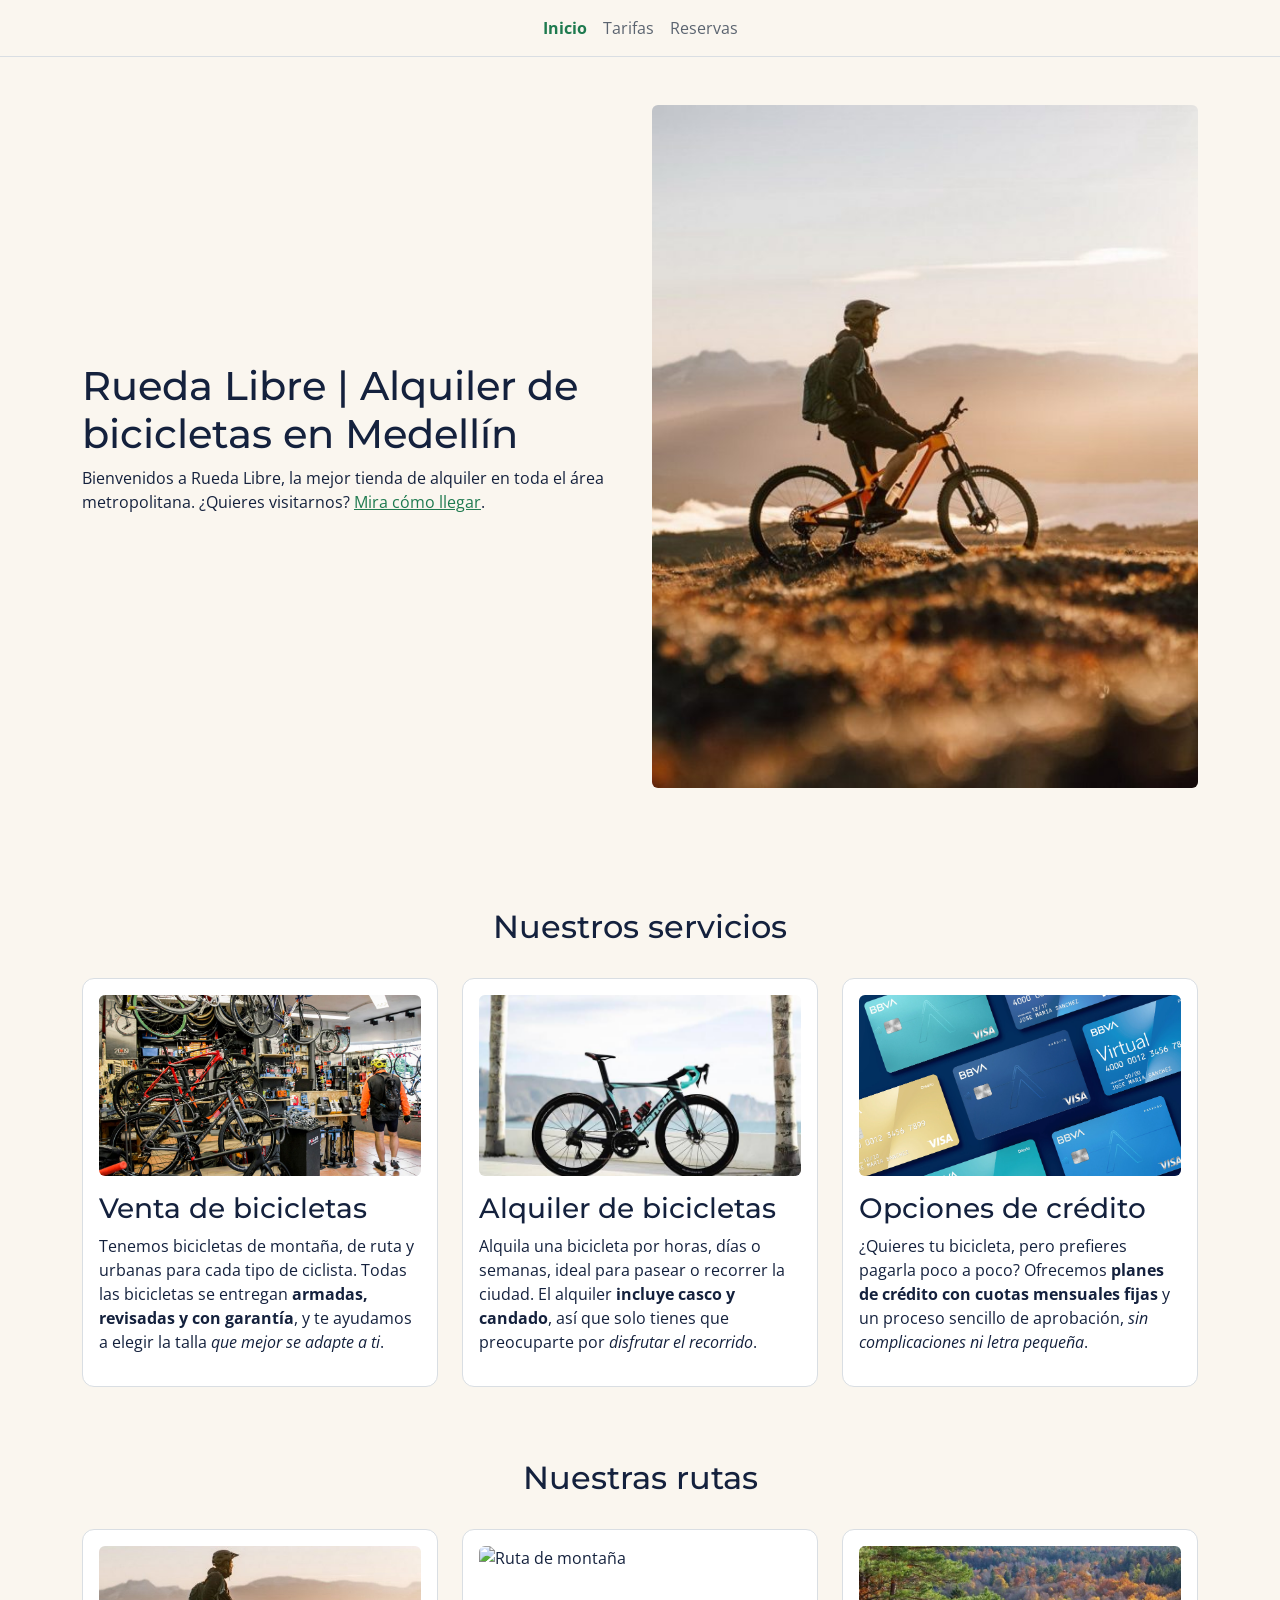
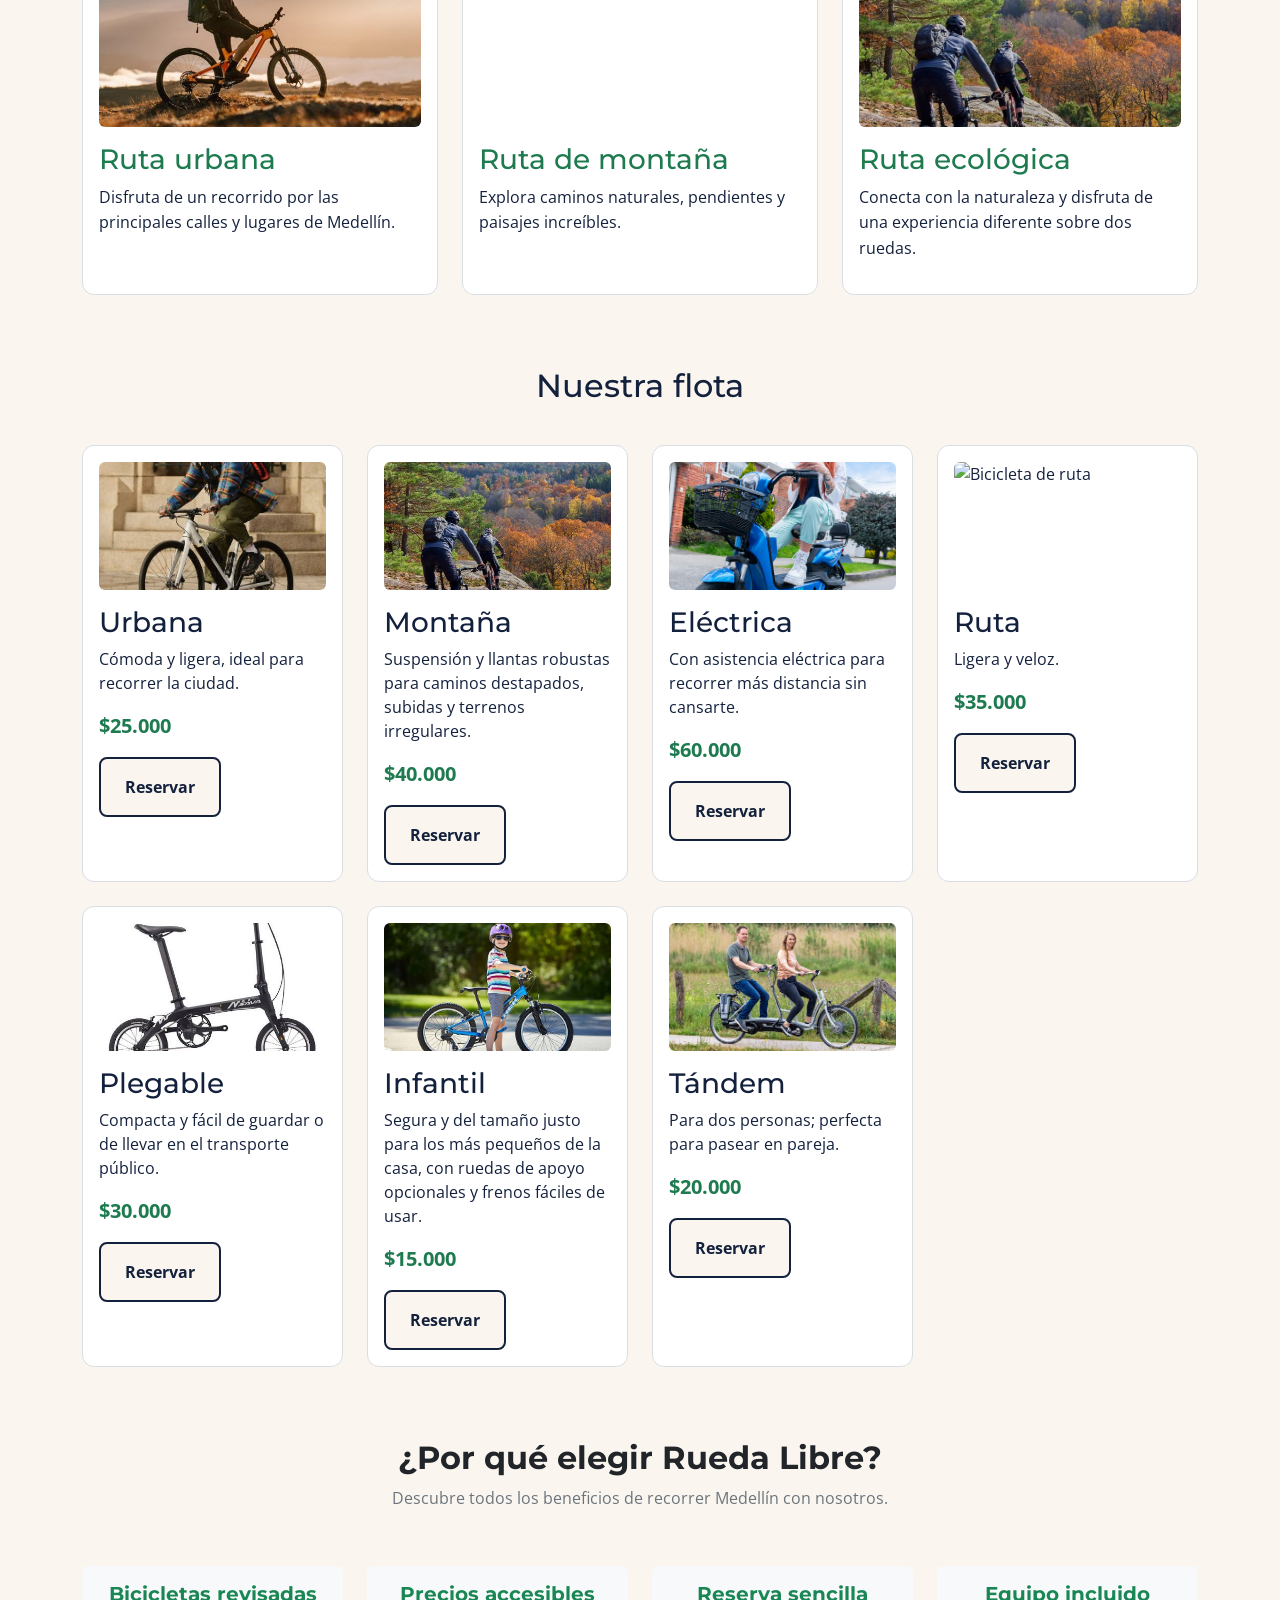
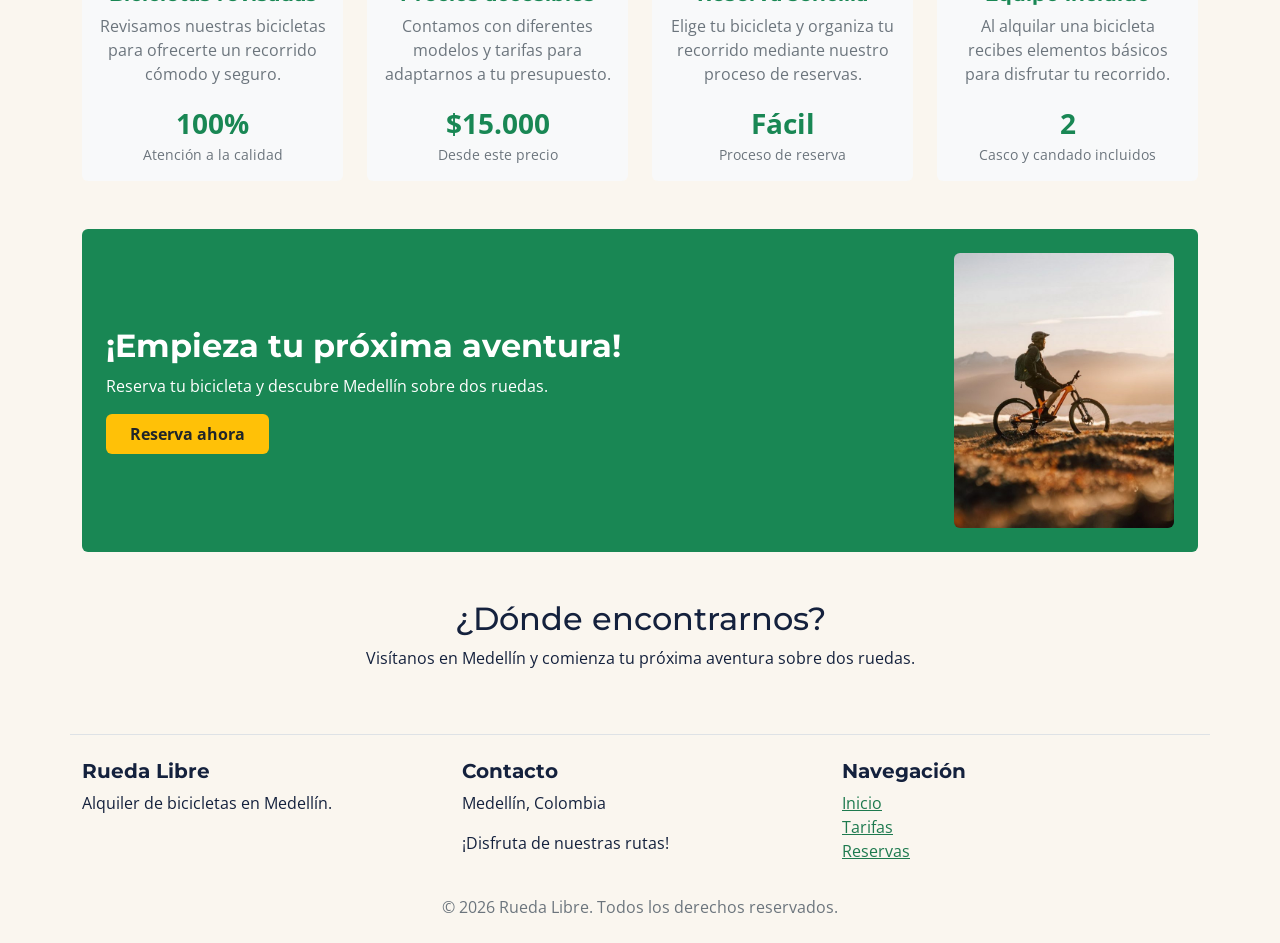
==== commit 542b8785: "finalizacion de la semana 2" ====
--- a/index.html
+++ b/index.html
@@ -1,279 +1,681 @@
 <!DOCTYPE html>
-
 <html lang="es">
 
 <head>
 
-<meta charset="UTF-8">
-<meta name="viewport" content="width=device-width, initial-scale=1.0">
-
-<title>Rueda Libre</title>
-
-<!-- Fuentes de Google -->
-<link rel="preconnect" href="https://fonts.googleapis.com">
-<link rel="preconnect" href="https://fonts.gstatic.com" crossorigin>
-
-<link href="https://fonts.googleapis.com/css2?family=Montserrat:wght@400;500;600;700&family=Open+Sans:wght@400;500;600;700&display=swap" rel="stylesheet">
-
-<!-- Bootstrap 5.3 CSS -->
-<link href="https://cdn.jsdelivr.net/npm/bootstrap@5.3.3/dist/css/bootstrap.min.css" rel="stylesheet">
-
-<!-- Tu CSS personalizado -->
-<link rel="stylesheet" href="/Css/styles.css">
-
+    <meta charset="UTF-8">
+    <meta name="viewport" content="width=device-width, initial-scale=1.0">
+
+    <title>Rueda Libre | Alquiler de bicicletas en Medellín</title>
+
+    <!-- Fuentes de Google -->
+    <link rel="preconnect" href="https://fonts.googleapis.com">
+    <link rel="preconnect" href="https://fonts.gstatic.com" crossorigin>
+
+    <link href="https://fonts.googleapis.com/css2?family=Montserrat:wght@400;500;600;700&family=Open+Sans:wght@400;500;600;700&display=swap" rel="stylesheet">
+
+    <!-- Bootstrap CSS -->
+    <link href="https://cdn.jsdelivr.net/npm/bootstrap@5.3.8/dist/css/bootstrap.min.css"
+          rel="stylesheet"
+          integrity="sha384-sRIl4kxILFvY47J16cr9ZwB07vP4J8+LH7qKQnuqkuIAvNWLzeN8tE5YBujZqJLB"
+          crossorigin="anonymous">
+
+    <!-- CSS personalizado -->
+    <link rel="stylesheet" href="/Css/styles.css">
 
 </head>
 
-<!-- Bootstrap JavaScript -->
-
-<script src="https://cdn.jsdelivr.net/npm/bootstrap@5.3.3/dist/js/bootstrap.bundle.min.js"></script>
-
 <body>
 
-<main>
-
+    <!-- ENCABEZADO -->
     <header>
+
         <nav>
             <ul id="menu">
-                <li><a href="index.html" class="activo" aria-current="page">Inicio</a></li>
-                <li><a href="Paginas/tarifas-recorridos.html">Tarifas</a></li>
-                <li><a href="Paginas/reservas.html">Reservas</a></li>
+
+                <li>
+                    <a href="index.html" class="activo" aria-current="page">
+                        Inicio
+                    </a>
+                </li>
+
+                <li>
+                    <a href="Paginas/tarifas-recorridos.html">
+                        Tarifas
+                    </a>
+                </li>
+
+                <li>
+                    <a href="Paginas/reservas.html">
+                        Reservas
+                    </a>
+                </li>
+
             </ul>
         </nav>
+
     </header>
 
-    <section class="portada">
-
-        <h1 class="Tituloprincipal">Rueda Libre | Alquiler de bicicletas en Medellín</h1>
-
-        <p class="descripcion">
-            Bienvenidos a Rueda Libre, la mejor tienda de alquiler en toda el área metropolitana.
-            ¿Quieres visitarnos? <a href="#encuentranos">Mira cómo llegar</a>.
-        </p>
-
-        <img src="Img/Ruta2.jpg" alt="Bicicleta" width="500" height="600">
-
-    </section>
-
-    <!-- ... ¿Quiénes somos? igual que antes ... -->
-
-    <section id="servicios">
-
-        <h2>Nuestros servicios</h2>
-
-        <article class="tarjeta">
-
-            <img src="Img/Img.jpeg" alt="Bicicleta" width="500" height="600">
-
-            <h3>Venta de bicicletas</h3>
-
-            <p>
-                Tenemos bicicletas de montaña, de ruta y urbanas para cada tipo de ciclista.
-                Todas las bicicletas se entregan <strong>armadas, revisadas y con garantía</strong>,
-                y te ayudamos a elegir la talla <em>que mejor se adapte a ti</em>.
-            </p>
-
-        </article>
-
-        <article class="tarjeta">
-
-            <img src="Img/Ruta.jpeg" alt="Bicicleta" width="500" height="600">
-
-            <h3>Alquiler de bicicletas</h3>
-
-            <p>
-                Alquila una bicicleta por horas, días o semanas, ideal para pasear o
-                recorrer la ciudad. El alquiler <strong>incluye casco y candado</strong>,
-                así que solo tienes que preocuparte por <em>disfrutar el recorrido</em>.
-            </p>
-
-        </article>
-
-        <article class="tarjeta">
-
-            <img src="Img/Tarjetas.jpg" alt="Credito" width="500" height="600">
-
-            <h3>Opciones de crédito</h3>
-
-            <p>
-                ¿Quieres tu bicicleta, pero prefieres pagarla poco a poco? Ofrecemos
-                <strong>planes de crédito con cuotas mensuales fijas</strong> y un
-                proceso sencillo de aprobación, <em>sin complicaciones ni letra pequeña</em>.
-            </p>
-
-        </article>
-
-    </section>
-
-    <section class="rutas">
-
-        <h2>Nuestras rutas</h2>
-
-        <article class="tarjeta ruta-card">
-
-            <img src="Img/Ruta2.jpg" alt="Ruta por Medellín">
-
-            <h3>Ruta urbana</h3>
-
-            <p>
-                Disfruta de un recorrido por las principales calles
-                y lugares de Medellín.
-            </p>
-
-        </article>
-
-        <article class="tarjeta ruta-card">
-
-            <img src="Img/Rutas.jpeg" alt="Ruta de montaña">
-
-            <h3>Ruta de montaña</h3>
-
-            <p>
-                Explora caminos naturales, pendientes y paisajes
-                increíbles.
-            </p>
-
-        </article>
-
-        <article class="tarjeta ruta-card">
-
-            <img src="Img/Montaña.jpg" alt="Ruta ecológica">
-
-            <h3>Ruta ecológica</h3>
-
-            <p>
-                Conecta con la naturaleza y disfruta de una
-                experiencia diferente sobre dos ruedas.
-            </p>
-
-        </article>
-
-    </section>
-
-    <section id="flota" class="flota">
-
-        <h2>Nuestra flota</h2>
-
-        <article class="tarjeta modelo">
-
-            <img src="/Img/Urban.jpeg" alt="Bicicleta urbana" width="500" height="600">
-
-            <h3>Urbana</h3>
-
-            <p class="modelo-desc">Cómoda y ligera, ideal para recorrer la ciudad.</p>
-
-            <p class="precio">$25.000</p>
-
-            <a href="Paginas/reservas.html" class="btn-cta" aria-label="Reservar bicicleta Urbana">Reservar</a>
-
-        </article>
-
-        <article class="tarjeta modelo">
-
-            <img src="/Img/Montaña.jpg" alt="Bicicleta de montaña" width="500" height="600">
-
-            <h3>Montaña</h3>
-
-            <p class="modelo-desc">Suspensión y llantas robustas para caminos destapados, subidas y terrenos irregulares.</p>
-
-            <p class="precio">$40.000</p>
-
-            <a href="Paginas/reservas.html" class="btn-cta" aria-label="Reservar bicicleta de Montaña">Reservar</a>
-
-        </article>
-
-        <article class="tarjeta modelo">
-
-            <img src="/Img/Electricas.jpg" alt="Bicicleta eléctrica" width="500" height="600">
-
-            <h3>Eléctrica</h3>
-
-            <p class="modelo-desc">Con asistencia eléctrica para recorrer más distancia sin cansarte.</p>
-
-            <p class="precio">$60.000</p>
-
-            <a href="Paginas/reservas.html" class="btn-cta" aria-label="Reservar bicicleta Eléctrica">Reservar</a>
-
-        </article>
-
-        <article class="tarjeta modelo">
-
-            <img src="/Img/Rutas.jpeg" alt="Bicicleta de ruta" width="500" height="600">
-
-            <h3>Ruta</h3>
-
-            <p class="modelo-desc">Ligera y veloz.</p>
-
-            <p class="precio">$35.000</p>
-
-            <a href="Paginas/reservas.html" class="btn-cta" aria-label="Reservar bicicleta de Ruta">Reservar</a>
-
-        </article>
-
-        <article class="tarjeta modelo">
-
-            <img src="/Img/Plegable.jpeg" alt="Bicicleta plegable" width="500" height="600">
-
-            <h3>Plegable</h3>
-
-            <p class="modelo-desc">Compacta y fácil de guardar o de llevar en el transporte público.</p>
-
-            <p class="precio">$30.000</p>
-
-            <a href="Paginas/reservas.html" class="btn-cta" aria-label="Reservar bicicleta Plegable">Reservar</a>
-
-        </article>
-
-        <article class="tarjeta modelo">
-
-            <img src="/Img/NIño.jpeg" alt="Bicicleta infantil" width="500" height="600">
-
-            <h3>Infantil</h3>
-
-            <p class="modelo-desc">Segura y del tamaño justo para los más pequeños de la casa, con ruedas de apoyo opcionales y frenos fáciles de usar.</p>
-
-            <p class="precio">$15.000</p>
-
-            <a href="Paginas/reservas.html" class="btn-cta" aria-label="Reservar bicicleta Infantil">Reservar</a>
-
-        </article>
-
-        <article class="tarjeta modelo">
-
-            <img src="/Img/tandem.jpeg" alt="Bicicleta tándem" width="500" height="600">
-
-            <h3>Tándem</h3>
-
-            <p class="modelo-desc">Para dos personas; perfecta para pasear en pareja.</p>
-
-            <p class="precio">$20.000</p>
-
-            <a href="/Paginas/reservas.html" class="btn-cta" aria-label="Reservar bicicleta Tándem">Reservar</a>
-
-        </article>
-
-    </section>
-
-    <section>
-
-        <h3>¿Como alquilar?</h3>
-
-    </section>
-
-    <p>
-        Nuestro medios de alquiler varian segun el pago, ya sea efectivo, tarjeta o sistemas de credito.
-    </p>
-
-    <ol>
-
-        <li><strong>Elige tu bicicleta</strong> según el tipo de recorrido que quieras hacer.</li>
-
-        <li><strong>Reserva</strong> por teléfono, por correo o directamente en el local.</li>
-
-        <li>
-            <strong>Escoge tu medio de pago</strong>. Las condiciones del alquiler
-            <em>varían según cómo pagues</em>:
-
-            <ul>
-                <li><strong>Efectivo</strong>: pagas al recoger la bicicleta.</li>
-                <li><strong>Tarjeta</+
+    <main class="container">
+
+        <!-- PORTADA -->
+        <section class="row align-items-center g-4 py-5">
+
+            <div class="col-12 col-md-6 text-center text-md-start">
+
+                <h1 class="Tituloprincipal">
+                    Rueda Libre | Alquiler de bicicletas en Medellín
+                </h1>
+
+                <p class="descripcion">
+                    Bienvenidos a Rueda Libre, la mejor tienda de alquiler
+                    en toda el área metropolitana.
+                    ¿Quieres visitarnos?
+                    <a href="#encuentranos">Mira cómo llegar</a>.
+                </p>
+
+            </div>
+
+            <div class="col-12 col-md-6">
+
+                <img src="/Img/Ruta2.jpg"
+                     alt="Bicicleta para recorrer Medellín"
+                     class="img-fluid rounded">
+
+            </div>
+
+        </section>
+
+
+        <!-- SERVICIOS -->
+        <section id="servicios" class="row g-4 my-5">
+
+            <h2 class="col-12 text-center">
+                Nuestros servicios
+            </h2>
+
+            <article class="col-12 col-md-4">
+
+                <div class="tarjeta h-100">
+
+                    <img src="/Img/Img.jpeg" alt="Venta de bicicletas">
+
+                    <h3>Venta de bicicletas</h3>
+
+                    <p>
+                        Tenemos bicicletas de montaña, de ruta y urbanas
+                        para cada tipo de ciclista. Todas las bicicletas
+                        se entregan <strong>armadas, revisadas y con garantía</strong>,
+                        y te ayudamos a elegir la talla
+                        <em>que mejor se adapte a ti</em>.
+                    </p>
+
+                </div>
+
+            </article>
+
+
+            <article class="col-12 col-md-4">
+
+                <div class="tarjeta h-100">
+
+                    <img src="/Img/Ruta.jpeg" alt="Alquiler de bicicletas">
+
+                    <h3>Alquiler de bicicletas</h3>
+
+                    <p>
+                        Alquila una bicicleta por horas, días o semanas,
+                        ideal para pasear o recorrer la ciudad.
+                        El alquiler <strong>incluye casco y candado</strong>,
+                        así que solo tienes que preocuparte por
+                        <em>disfrutar el recorrido</em>.
+                    </p>
+
+                </div>
+
+            </article>
+
+
+            <article class="col-12 col-md-4">
+
+                <div class="tarjeta h-100">
+
+                    <img src="/Img/Tarjetas.jpg" alt="Opciones de crédito">
+
+                    <h3>Opciones de crédito</h3>
+
+                    <p>
+                        ¿Quieres tu bicicleta, pero prefieres pagarla
+                        poco a poco? Ofrecemos
+                        <strong>planes de crédito con cuotas mensuales fijas</strong>
+                        y un proceso sencillo de aprobación,
+                        <em>sin complicaciones ni letra pequeña</em>.
+                    </p>
+
+                </div>
+
+            </article>
+
+        </section>
+
+
+        <!-- RUTAS -->
+        <section class="row g-4 my-5">
+
+            <h2 class="col-12 text-center">
+                Nuestras rutas
+            </h2>
+
+            <article class="col-12 col-md-4">
+
+                <div class="tarjeta ruta-card h-100">
+
+                    <img src="/Img/Ruta2.jpg" alt="Ruta urbana por Medellín">
+
+                    <h3>Ruta urbana</h3>
+
+                    <p>
+                        Disfruta de un recorrido por las principales
+                        calles y lugares de Medellín.
+                    </p>
+
+                </div>
+
+            </article>
+
+
+            <article class="col-12 col-md-4">
+
+                <div class="tarjeta ruta-card h-100">
+
+                    <img src="/Img/Rutas.jpeg" alt="Ruta de montaña">
+
+                    <h3>Ruta de montaña</h3>
+
+                    <p>
+                        Explora caminos naturales, pendientes
+                        y paisajes increíbles.
+                    </p>
+
+                </div>
+
+            </article>
+
+
+            <article class="col-12 col-md-4">
+
+                <div class="tarjeta ruta-card h-100">
+
+                    <img src="/Img/Montaña.jpg" alt="Ruta ecológica">
+
+                    <h3>Ruta ecológica</h3>
+
+                    <p>
+                        Conecta con la naturaleza y disfruta de una
+                        experiencia diferente sobre dos ruedas.
+                    </p>
+
+                </div>
+
+            </article>
+
+        </section>
+
+
+        <!-- FLOTA -->
+        <section id="flota" class="row g-4 my-5">
+
+            <h2 class="col-12 text-center mb-3">
+                Nuestra flota
+            </h2>
+
+
+            <article class="col-12 col-sm-6 col-lg-4 col-xl-3">
+
+                <div class="tarjeta modelo h-100">
+
+                    <img src="/Img/Urban.jpeg" alt="Bicicleta urbana">
+
+                    <h3>Urbana</h3>
+
+                    <p class="modelo-desc">
+                        Cómoda y ligera, ideal para recorrer la ciudad.
+                    </p>
+
+                    <p class="precio">$25.000</p>
+
+                    <a href="Paginas/reservas.html"
+                       class="btn-cta"
+                       aria-label="Reservar bicicleta Urbana">
+                        Reservar
+                    </a>
+
+                </div>
+
+            </article>
+
+
+            <article class="col-12 col-sm-6 col-lg-4 col-xl-3">
+
+                <div class="tarjeta modelo h-100">
+
+                    <img src="/Img/Montaña.jpg" alt="Bicicleta de montaña">
+
+                    <h3>Montaña</h3>
+
+                    <p class="modelo-desc">
+                        Suspensión y llantas robustas para caminos
+                        destapados, subidas y terrenos irregulares.
+                    </p>
+
+                    <p class="precio">$40.000</p>
+
+                    <a href="Paginas/reservas.html"
+                       class="btn-cta"
+                       aria-label="Reservar bicicleta de Montaña">
+                        Reservar
+                    </a>
+
+                </div>
+
+            </article>
+
+
+            <article class="col-12 col-sm-6 col-lg-4 col-xl-3">
+
+                <div class="tarjeta modelo h-100">
+
+                    <img src="/Img/Electricas.jpg" alt="Bicicleta eléctrica">
+
+                    <h3>Eléctrica</h3>
+
+                    <p class="modelo-desc">
+                        Con asistencia eléctrica para recorrer
+                        más distancia sin cansarte.
+                    </p>
+
+                    <p class="precio">$60.000</p>
+
+                    <a href="Paginas/reservas.html"
+                       class="btn-cta"
+                       aria-label="Reservar bicicleta Eléctrica">
+                        Reservar
+                    </a>
+
+                </div>
+
+            </article>
+
+
+            <article class="col-12 col-sm-6 col-lg-4 col-xl-3">
+
+                <div class="tarjeta modelo h-100">
+
+                    <img src="/Img/Rutas.jpeg" alt="Bicicleta de ruta">
+
+                    <h3>Ruta</h3>
+
+                    <p class="modelo-desc">
+                        Ligera y veloz.
+                    </p>
+
+                    <p class="precio">$35.000</p>
+
+                    <a href="Paginas/reservas.html"
+                       class="btn-cta"
+                       aria-label="Reservar bicicleta de Ruta">
+                        Reservar
+                    </a>
+
+                </div>
+
+            </article>
+
+
+            <article class="col-12 col-sm-6 col-lg-4 col-xl-3">
+
+                <div class="tarjeta modelo h-100">
+
+                    <img src="/Img/Plegable.jpeg" alt="Bicicleta plegable">
+
+                    <h3>Plegable</h3>
+
+                    <p class="modelo-desc">
+                        Compacta y fácil de guardar o de llevar
+                        en el transporte público.
+                    </p>
+
+                    <p class="precio">$30.000</p>
+
+                    <a href="Paginas/reservas.html"
+                       class="btn-cta"
+                       aria-label="Reservar bicicleta Plegable">
+                        Reservar
+                    </a>
+
+                </div>
+
+            </article>
+
+
+            <article class="col-12 col-sm-6 col-lg-4 col-xl-3">
+
+                <div class="tarjeta modelo h-100">
+
+                    <img src="/Img/NIño.jpeg" alt="Bicicleta infantil">
+
+                    <h3>Infantil</h3>
+
+                    <p class="modelo-desc">
+                        Segura y del tamaño justo para los más pequeños
+                        de la casa, con ruedas de apoyo opcionales
+                        y frenos fáciles de usar.
+                    </p>
+
+                    <p class="precio">$15.000</p>
+
+                    <a href="Paginas/reservas.html"
+                       class="btn-cta"
+                       aria-label="Reservar bicicleta Infantil">
+                        Reservar
+                    </a>
+
+                </div>
+
+            </article>
+
+
+            <article class="col-12 col-sm-6 col-lg-4 col-xl-3">
+
+                <div class="tarjeta modelo h-100">
+
+                    <img src="/Img/tandem.jpeg" alt="Bicicleta tándem">
+
+                    <h3>Tándem</h3>
+
+                    <p class="modelo-desc">
+                        Para dos personas; perfecta para pasear en pareja.
+                    </p>
+
+                    <p class="precio">$20.000</p>
+
+                    <a href="Paginas/reservas.html"
+                       class="btn-cta"
+                       aria-label="Reservar bicicleta Tándem">
+                        Reservar
+                    </a>
+
+                </div>
+
+            </article>
+
+        </section>
+
+
+        <!-- BENEFICIOS -->
+        <section id="beneficios" class="row g-4 my-5">
+
+            <div class="col-12 text-center mb-3">
+
+                <h2 class="fw-bold text-dark">
+                    ¿Por qué elegir Rueda Libre?
+                </h2>
+
+                <p class="text-secondary">
+                    Descubre todos los beneficios de recorrer Medellín
+                    con nosotros.
+                </p>
+
+            </div>
+
+
+            <!-- BENEFICIO 1 -->
+            <article class="col-12 col-sm-6 col-lg-3">
+
+                <div class="bg-light rounded p-3 h-100 text-center">
+
+                    <h3 class="h5 fw-bold text-success">
+                        Bicicletas revisadas
+                    </h3>
+
+                    <p class="text-secondary">
+                        Revisamos nuestras bicicletas para ofrecerte
+                        un recorrido cómodo y seguro.
+                    </p>
+
+                    <p class="fs-3 fw-bold text-success mb-0">
+                        100%
+                    </p>
+
+                    <p class="small text-secondary mb-0">
+                        Atención a la calidad
+                    </p>
+
+                </div>
+
+            </article>
+
+
+            <!-- BENEFICIO 2 -->
+            <article class="col-12 col-sm-6 col-lg-3">
+
+                <div class="bg-light rounded p-3 h-100 text-center">
+
+                    <h3 class="h5 fw-bold text-success">
+                        Precios accesibles
+                    </h3>
+
+                    <p class="text-secondary">
+                        Contamos con diferentes modelos y tarifas
+                        para adaptarnos a tu presupuesto.
+                    </p>
+
+                    <p class="fs-3 fw-bold text-success mb-0">
+                        $15.000
+                    </p>
+
+                    <p class="small text-secondary mb-0">
+                        Desde este precio
+                    </p>
+
+                </div>
+
+            </article>
+
+
+            <!-- BENEFICIO 3 -->
+            <article class="col-12 col-sm-6 col-lg-3">
+
+                <div class="bg-light rounded p-3 h-100 text-center">
+
+                    <h3 class="h5 fw-bold text-success">
+                        Reserva sencilla
+                    </h3>
+
+                    <p class="text-secondary">
+                        Elige tu bicicleta y organiza tu recorrido
+                        mediante nuestro proceso de reservas.
+                    </p>
+
+                    <p class="fs-3 fw-bold text-success mb-0">
+                        Fácil
+                    </p>
+
+                    <p class="small text-secondary mb-0">
+                        Proceso de reserva
+                    </p>
+
+                </div>
+
+            </article>
+
+
+            <!-- BENEFICIO 4 -->
+            <article class="col-12 col-sm-6 col-lg-3">
+
+                <div class="bg-light rounded p-3 h-100 text-center">
+
+                    <h3 class="h5 fw-bold text-success">
+                        Equipo incluido
+                    </h3>
+
+                    <p class="text-secondary">
+                        Al alquilar una bicicleta recibes elementos
+                        básicos para disfrutar tu recorrido.
+                    </p>
+
+                    <p class="fs-3 fw-bold text-success mb-0">
+                        2
+                    </p>
+
+                    <p class="small text-secondary mb-0">
+                        Casco y candado incluidos
+                    </p>
+
+                </div>
+
+            </article>
+
+        </section>
+
+
+        <!-- FRANJA FINAL -->
+        <section class="row my-5">
+
+            <div class="col-12">
+
+                <div class="bg-success text-white rounded p-4">
+
+                    <div class="d-flex flex-column flex-md-row align-items-center justify-content-between gap-4">
+
+                        <div class="text-center text-md-start">
+
+                            <h2 class="fw-bold">
+                                ¡Empieza tu próxima aventura!
+                            </h2>
+
+                            <p class="mb-3">
+                                Reserva tu bicicleta y descubre Medellín
+                                sobre dos ruedas.
+                            </p>
+
+                            <a href="Paginas/reservas.html"
+                               class="d-inline-block bg-warning text-dark px-4 py-2 rounded fw-bold text-decoration-none">
+                                Reserva ahora
+                            </a>
+
+                        </div>
+
+
+                        <div class="d-none d-md-block">
+
+                            <img src="/Img/Ruta2.jpg"
+                                 alt="Bicicleta para disfrutar de una ruta"
+                                 class="img-fluid rounded"
+                                 width="220">
+
+                        </div>
+
+                    </div>
+
+                </div>
+
+            </div>
+
+        </section>
+
+
+        <!-- INFORMACIÓN DE CONTACTO -->
+        <section id="encuentranos" class="row my-5">
+
+            <div class="col-12 text-center">
+
+                <h2>¿Dónde encontrarnos?</h2>
+
+                <p>
+                    Visítanos en Medellín y comienza tu próxima aventura
+                    sobre dos ruedas.
+                </p>
+
+            </div>
+
+        </section>
+
+    </main>
+
+
+    <!-- FOOTER -->
+    <footer class="container mt-5 py-4 border-top">
+
+        <div class="row g-4 text-center text-md-start">
+
+            <div class="col-12 col-md-4">
+
+                <h2 class="h5 fw-bold">
+                    Rueda Libre
+                </h2>
+
+                <p>
+                    Alquiler de bicicletas en Medellín.
+                </p>
+
+            </div>
+
+
+            <div class="col-12 col-md-4">
+
+                <h2 class="h5 fw-bold">
+                    Contacto
+                </h2>
+
+                <p>Medellín, Colombia</p>
+
+                <p>
+                    ¡Disfruta de nuestras rutas!
+                </p>
+
+            </div>
+
+
+            <div class="col-12 col-md-4">
+
+                <h2 class="h5 fw-bold">
+                    Navegación
+                </h2>
+
+                <a href="index.html">Inicio</a><br>
+
+                <a href="Paginas/tarifas-recorridos.html">
+                    Tarifas
+                </a><br>
+
+                <a href="Paginas/reservas.html">
+                    Reservas
+                </a>
+
+            </div>
+
+
+            <div class="col-12 text-center">
+
+                <p class="mb-0 text-secondary">
+                    © 2026 Rueda Libre. Todos los derechos reservados.
+                </p>
+
+            </div>
+
+        </div>
+
+    </footer>
+
+
+    <!-- Bootstrap JavaScript Bundle -->
+    <script src="https://cdn.jsdelivr.net/npm/bootstrap@5.3.8/dist/js/bootstrap.bundle.min.js"
+            integrity="sha384-FKyoEForCGlyvwx9Hj09JcYn3nv7wiPVlz7YYwJrWVcXK/BmnVDxM+D2scQbITxI"
+            crossorigin="anonymous">
+    </script>
+
+</body>
+
+</html>
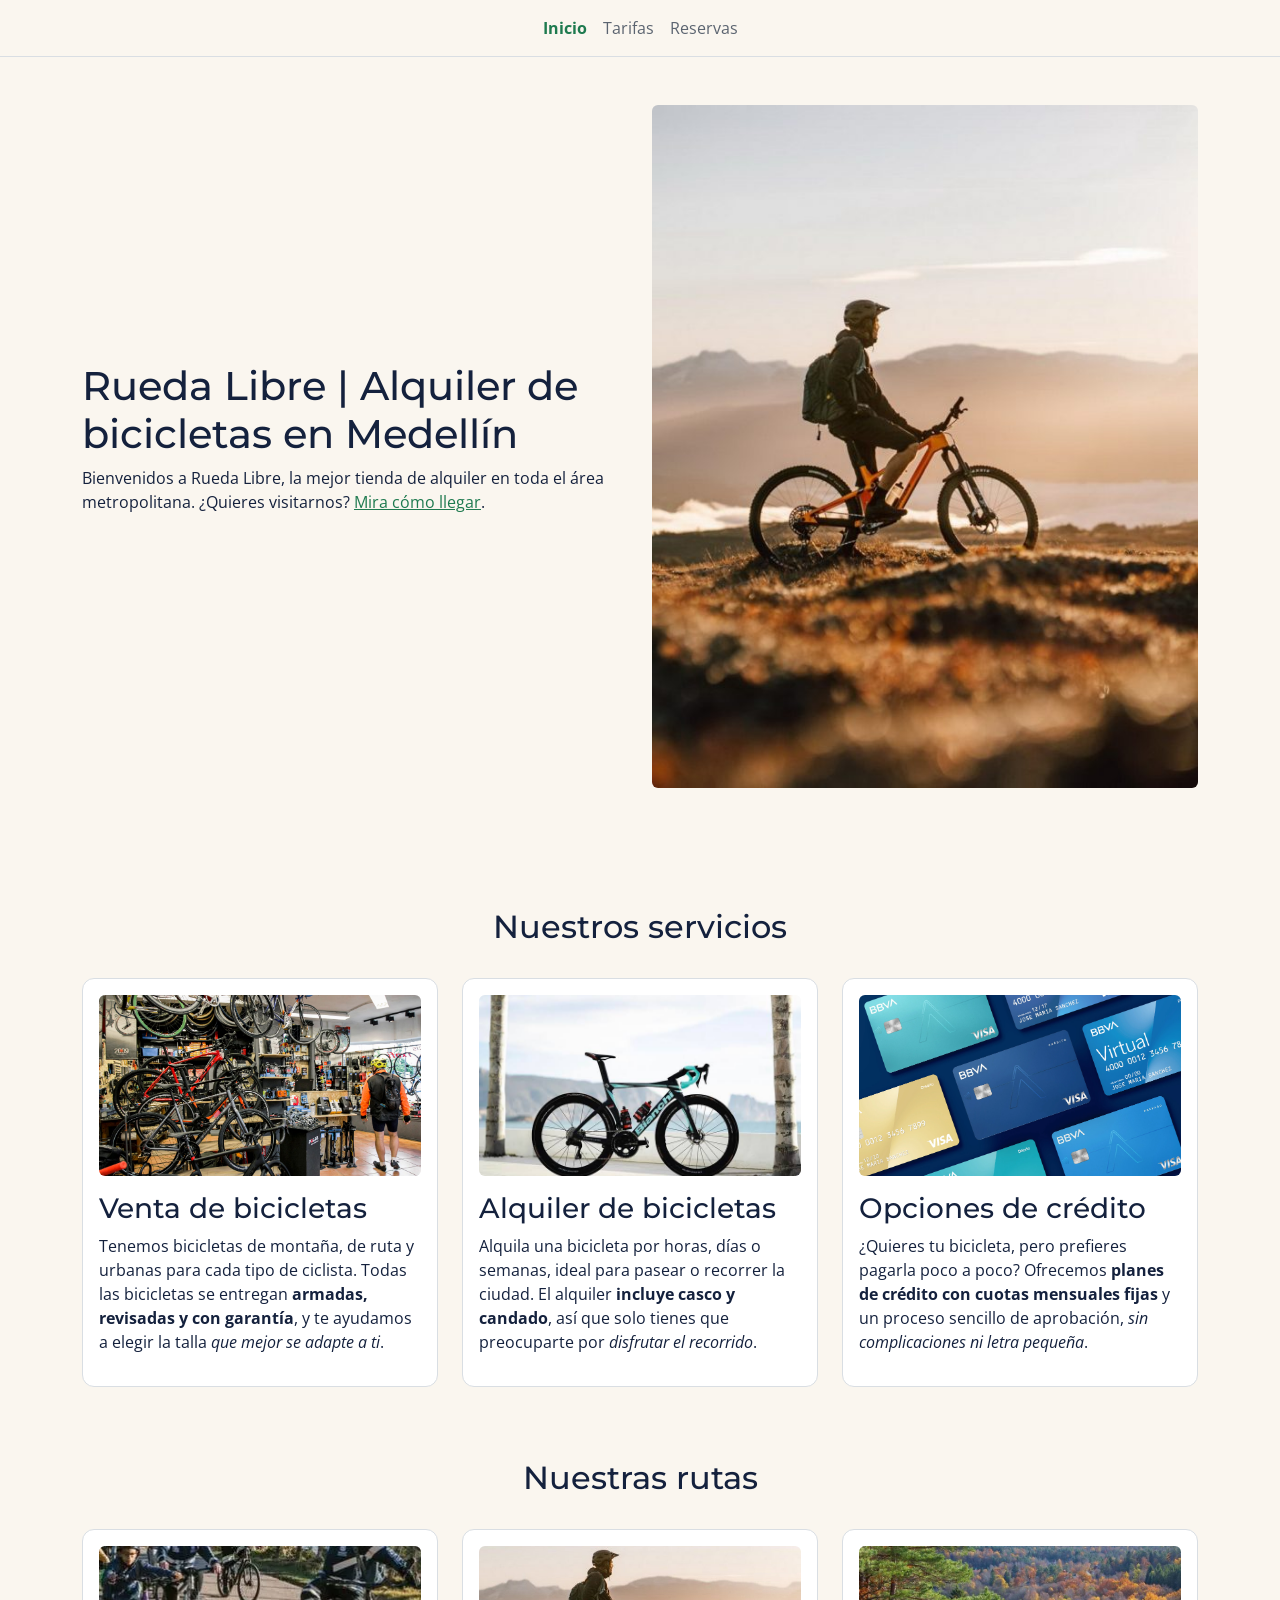
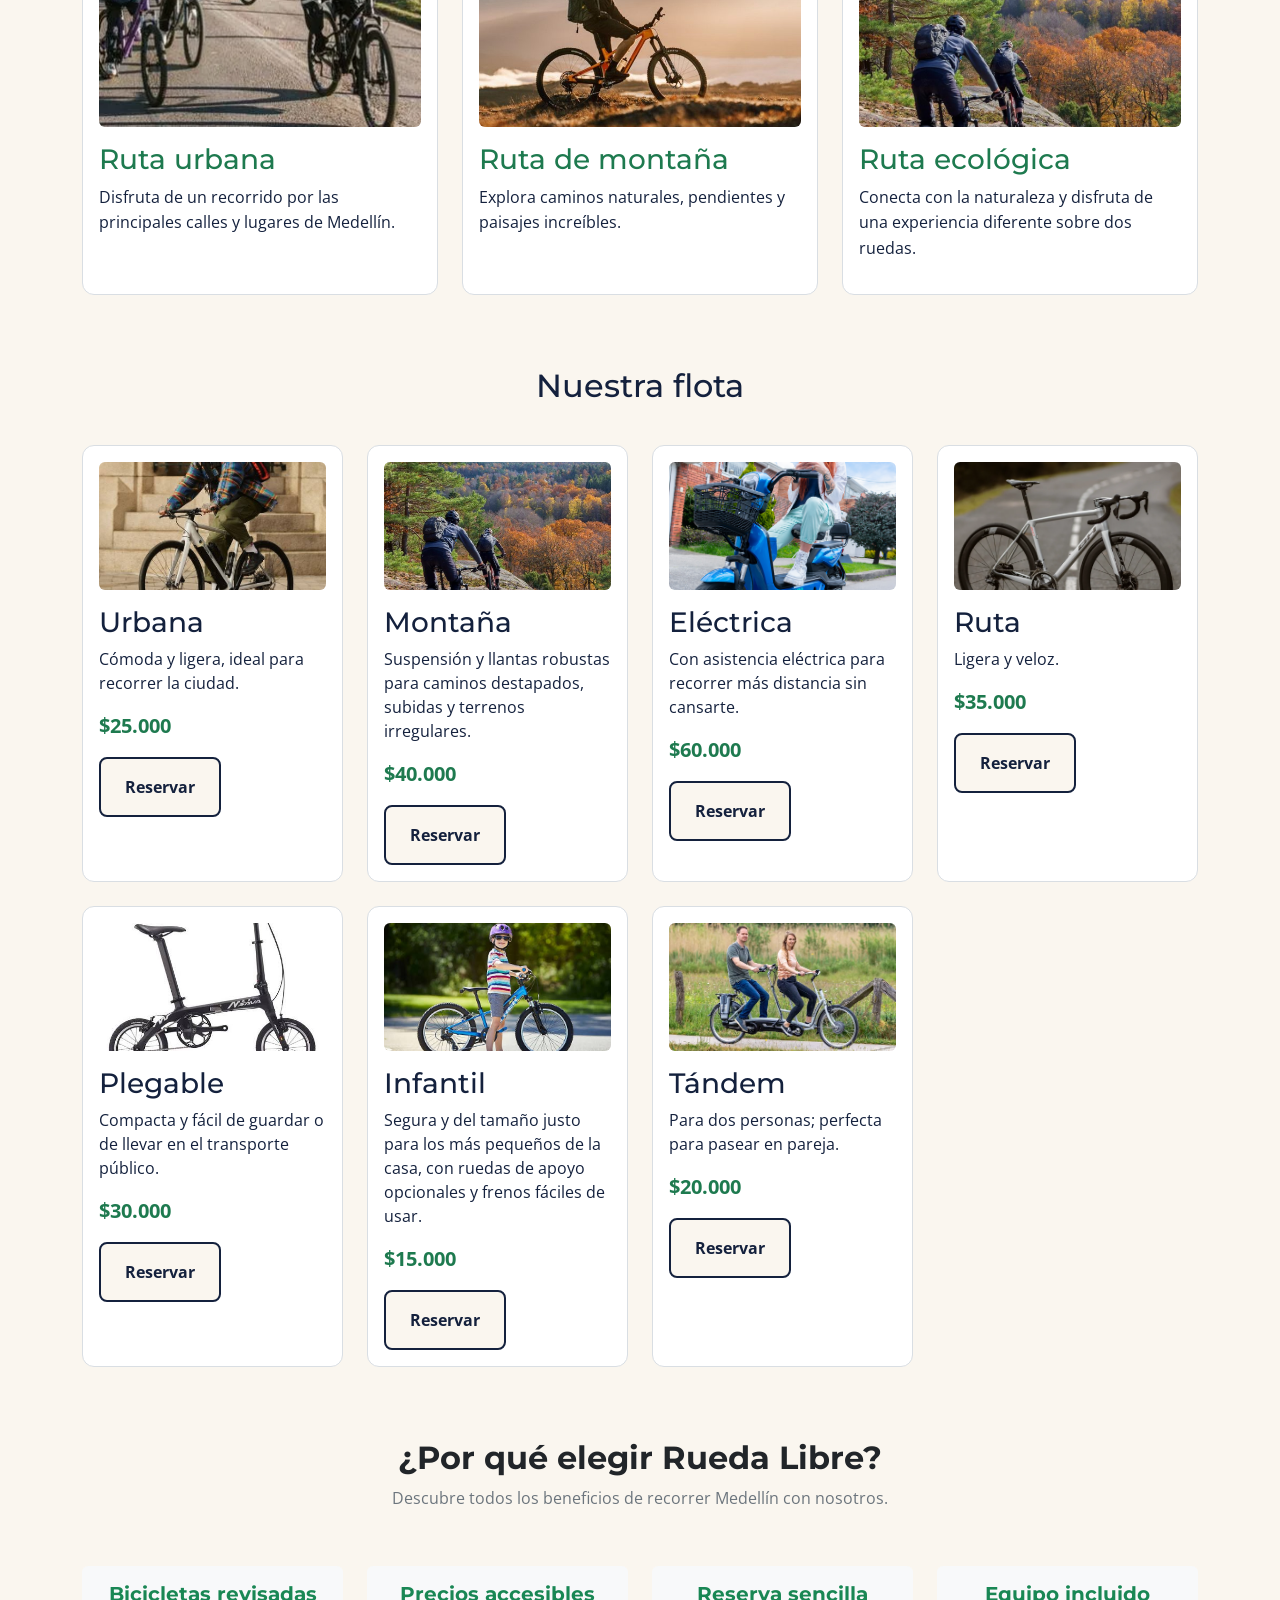
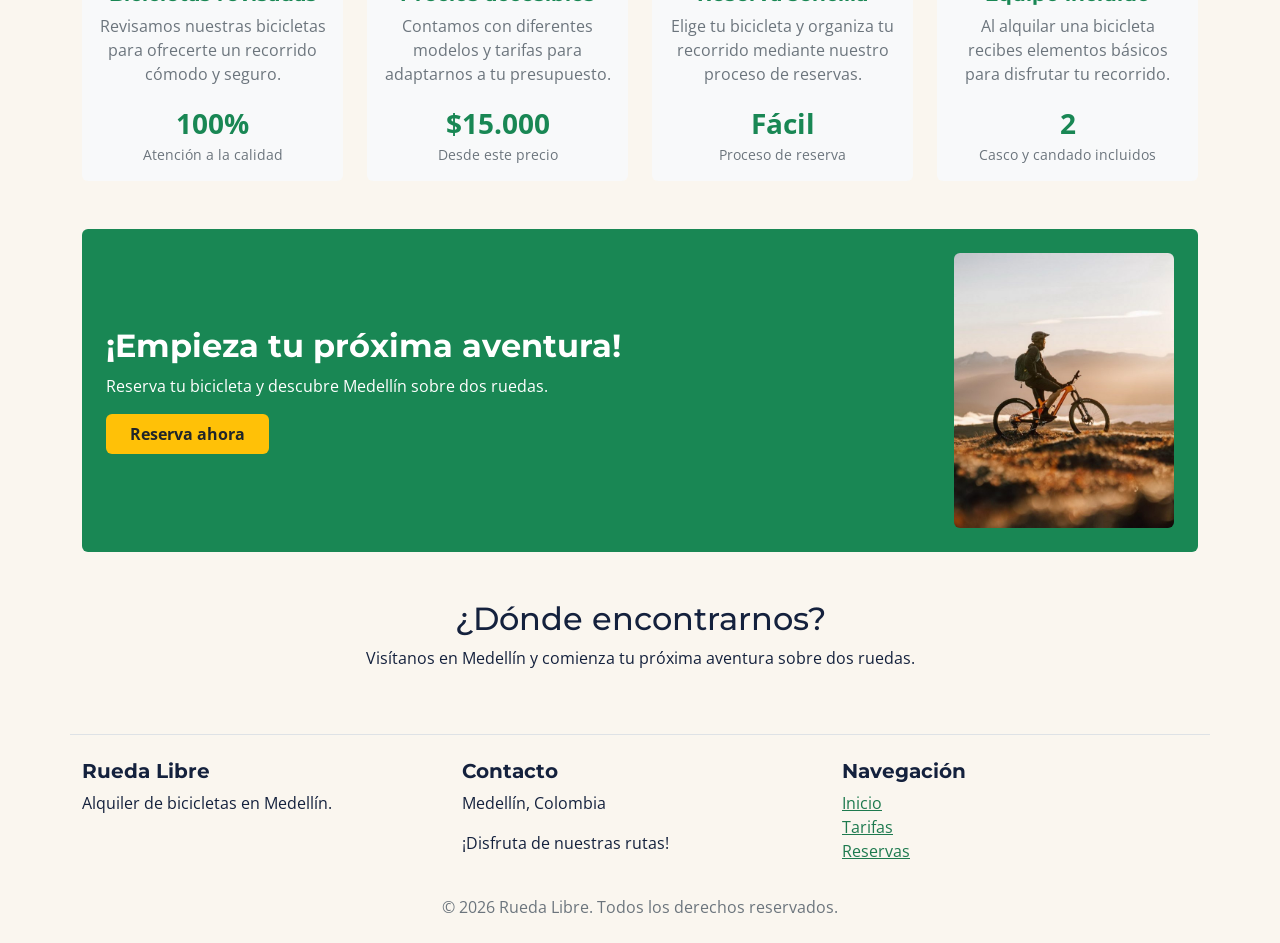
==== commit aa80ba5c: "finalizacion de bootstrap" ====
--- a/index.html
+++ b/index.html
@@ -21,7 +21,7 @@
           crossorigin="anonymous">
 
     <!-- CSS personalizado -->
-    <link rel="stylesheet" href="/Css/styles.css">
+    <link rel="stylesheet" href="Css/styles.css">
 
 </head>
 
@@ -79,7 +79,7 @@
 
             <div class="col-12 col-md-6">
 
-                <img src="/Img/Ruta2.jpg"
+                <img src="Img/Ruta2.jpg"
                      alt="Bicicleta para recorrer Medellín"
                      class="img-fluid rounded">
 
@@ -99,7 +99,7 @@
 
                 <div class="tarjeta h-100">
 
-                    <img src="/Img/Img.jpeg" alt="Venta de bicicletas">
+                    <img src="Img/Img.jpeg" alt="Venta de bicicletas">
 
                     <h3>Venta de bicicletas</h3>
 
@@ -120,7 +120,7 @@
 
                 <div class="tarjeta h-100">
 
-                    <img src="/Img/Ruta.jpeg" alt="Alquiler de bicicletas">
+                    <img src="Img/Ruta.jpeg" alt="Alquiler de bicicletas">
 
                     <h3>Alquiler de bicicletas</h3>
 
@@ -141,7 +141,7 @@
 
                 <div class="tarjeta h-100">
 
-                    <img src="/Img/Tarjetas.jpg" alt="Opciones de crédito">
+                    <img src="Img/Tarjetas.jpg" alt="Opciones de crédito">
 
                     <h3>Opciones de crédito</h3>
 
@@ -171,7 +171,7 @@
 
                 <div class="tarjeta ruta-card h-100">
 
-                    <img src="/Img/Ruta2.jpg" alt="Ruta urbana por Medellín">
+                    <img src="Img/RutaUrbana.jpg" alt="Ruta urbana por Medellín">
 
                     <h3>Ruta urbana</h3>
 
@@ -189,7 +189,7 @@
 
                 <div class="tarjeta ruta-card h-100">
 
-                    <img src="/Img/Rutas.jpeg" alt="Ruta de montaña">
+                    <img src="Img/Ruta2.jpg" alt="Ruta de montaña">
 
                     <h3>Ruta de montaña</h3>
 
@@ -207,7 +207,7 @@
 
                 <div class="tarjeta ruta-card h-100">
 
-                    <img src="/Img/Montaña.jpg" alt="Ruta ecológica">
+                    <img src="Img/Montaña.jpg" alt="Ruta ecológica">
 
                     <h3>Ruta ecológica</h3>
 
@@ -235,7 +235,7 @@
 
                 <div class="tarjeta modelo h-100">
 
-                    <img src="/Img/Urban.jpeg" alt="Bicicleta urbana">
+                    <img src="Img/Urban.jpeg" alt="Bicicleta urbana">
 
                     <h3>Urbana</h3>
 
@@ -260,7 +260,7 @@
 
                 <div class="tarjeta modelo h-100">
 
-                    <img src="/Img/Montaña.jpg" alt="Bicicleta de montaña">
+                    <img src="Img/Montaña.jpg" alt="Bicicleta de montaña">
 
                     <h3>Montaña</h3>
 
@@ -286,7 +286,7 @@
 
                 <div class="tarjeta modelo h-100">
 
-                    <img src="/Img/Electricas.jpg" alt="Bicicleta eléctrica">
+                    <img src="Img/Electricas.jpg" alt="Bicicleta eléctrica">
 
                     <h3>Eléctrica</h3>
 
@@ -312,7 +312,7 @@
 
                 <div class="tarjeta modelo h-100">
 
-                    <img src="/Img/Rutas.jpeg" alt="Bicicleta de ruta">
+                    <img src="Img/BicicletaRuta.jpg" alt="Bicicleta de ruta">
 
                     <h3>Ruta</h3>
 
@@ -337,7 +337,7 @@
 
                 <div class="tarjeta modelo h-100">
 
-                    <img src="/Img/Plegable.jpeg" alt="Bicicleta plegable">
+                    <img src="Img/Plegable.jpeg" alt="Bicicleta plegable">
 
                     <h3>Plegable</h3>
 
@@ -363,7 +363,7 @@
 
                 <div class="tarjeta modelo h-100">
 
-                    <img src="/Img/NIño.jpeg" alt="Bicicleta infantil">
+                    <img src="Img/NIño.jpeg" alt="Bicicleta infantil">
 
                     <h3>Infantil</h3>
 
@@ -390,7 +390,7 @@
 
                 <div class="tarjeta modelo h-100">
 
-                    <img src="/Img/tandem.jpeg" alt="Bicicleta tándem">
+                    <img src="Img/tandem.jpeg" alt="Bicicleta tándem">
 
                     <h3>Tándem</h3>
 
@@ -570,7 +570,7 @@
 
                         <div class="d-none d-md-block">
 
-                            <img src="/Img/Ruta2.jpg"
+                            <img src="Img/Ruta2.jpg"
                                  alt="Bicicleta para disfrutar de una ruta"
                                  class="img-fluid rounded"
                                  width="220">
